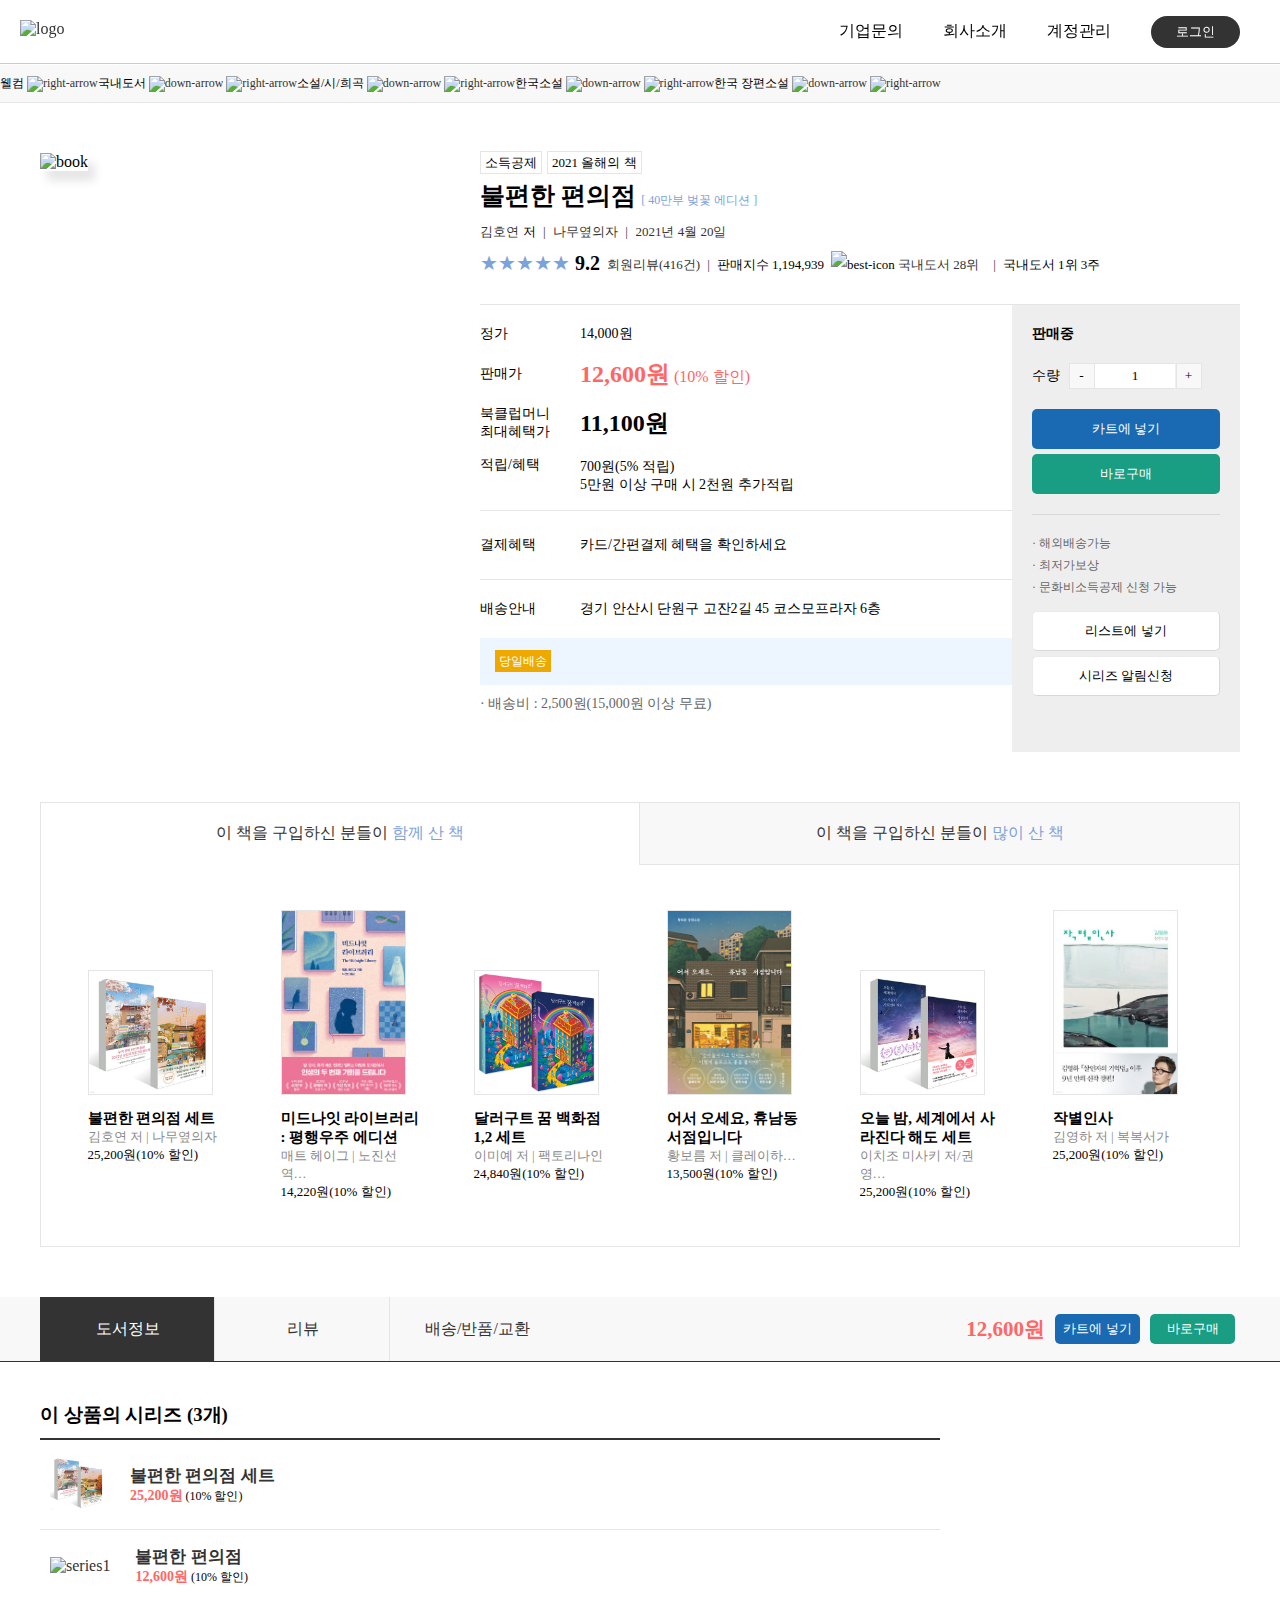
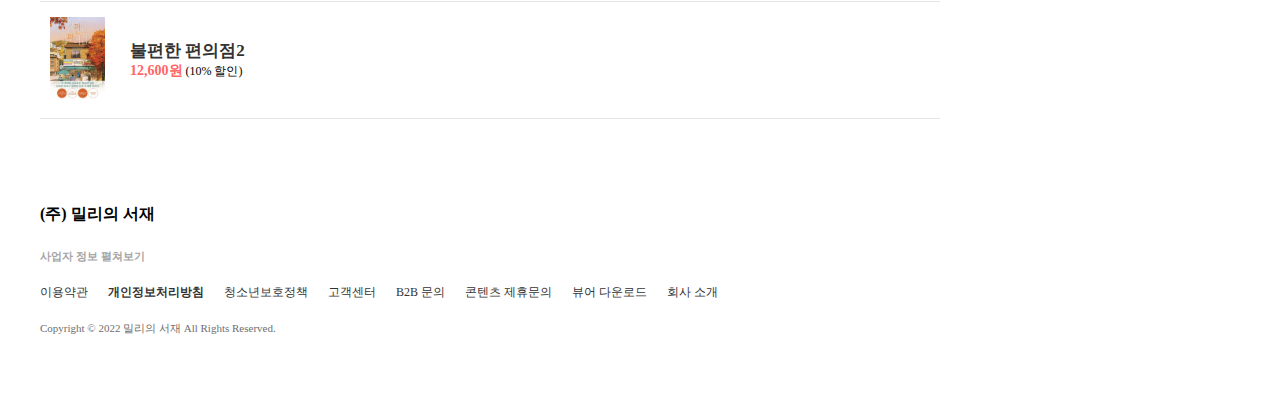
==== sub.html @ 47ca90fa "230217" ====
<!DOCTYPE html>
<html lang="en">

<head>
    <meta charset="UTF-8">
    <meta http-equiv="X-UA-Compatible" content="IE=edge">
    <meta name="viewport" content="width=device-width, initial-scale=1.0">
    <title>불편한 편의점</title>
    <link rel="stylesheet" href="css/sub.css">
    <script src="https://ajax.aspnetcdn.com/ajax/jQuery/jquery-3.6.0.min.js"></script>
    <script src="js/sub.js"></script>
    <!-- fontawesome -->
    <script src="https://kit.fontawesome.com/0c99aebf9b.js" crossorigin="anonymous"></script>
</head>

<body>
    <header>
        <div class="header-box">
            <div class="logo">
                <a href="index.html"><img src="img/logo.png" alt="logo"></a>
            </div>
            <ul class="nav">
                <li>기업문의</li>
                <li>회사소개</li>
                <li>계정관리</li>
                <li><button>로그인</button></li>
            </ul>
        </div>
    </header>
    <div id="All">
        <div id="map">
            <div class="map-wrap">
                <ul>
                    <li>
                        웰컴
                        <a href="#"><img src="img1/right.png" alt="right-arrow"></a>
                    </li>
                    <li>
                        국내도서
                        <a href="#"><img src="img1/down.png" alt="down-arrow"></a>
                        <a href="#"><img src="img1/right.png" alt="right-arrow"></a>
                    </li>
                    <li>
                        소설/시/희곡
                        <a href="#"><img src="img1/down.png" alt="down-arrow"></a>
                        <a href="#"><img src="img1/right.png" alt="right-arrow"></a>
                    </li>
                    <li>
                        한국소설
                        <a href="#"><img src="img1/down.png" alt="down-arrow"></a>
                        <a href="#"><img src="img1/right.png" alt="right-arrow"></a>
                    </li>
                    <li>
                        한국 장편소설
                        <a href="#"><img src="img1/down.png" alt="down-arrow"></a>
                        <a href="#"><img src="img1/right.png" alt="right-arrow"></a>
                    </li>
                </ul>
            </div>
        </div>
        <div id="title">
            <div class="title-wrap">
                <div class="title-one">
                    <img src="img1/book.jpg" alt="book">
                </div>
                <div class="title-two">
                    <div class="title2-1">
                        <ul>
                            <li><span>소득공제</span></li>
                            <li><span>2021 올해의 책</span></li>
                        </ul>
                        <p><b>불편한 편의점</b><span>[ 40만부 벚꽃 에디션 ]</span></p>
                        <ul>
                            <li><a href="#">김호연</a> <span>저</span></li>
                            <li><a href="#"> 나무옆의자</a><span></span></li>
                            <li><a href="#">2021년 4월 20일</a></li>
                        </ul>
                        <ul>
                            <li>
                                <span>★★★★★</span>
                                <b>9.2</b>
                                <!-- <img src="img1/down.png" alt="down-arrow"> -->
                            </li>
                            <li>
                                <a href="#">회원리뷰(<span>416</span>건)</a>
                            </li>
                            <li>
                                <span>판매지수 1,194,939</span>
                            </li>
                            <li>
                                <img src="img1/best-icon.png" alt="best-icon">
                                <a href="#">국내도서 28위</a>
                            </li>
                            <li>국내도서 1위 3주</li>
                        </ul>
                    </div>
                    <div class="title2-2">
                        <div class="sec1">
                            <div class="sec1-1">
                                <table>
                                    <tr>
                                        <th>정가</th>
                                        <td>14,000원</td>
                                    </tr>
                                    <tr>
                                        <th>판매가</th>
                                        <td><b>12,600원</b><span> (10% 할인)</span></td>
                                    </tr>
                                    <tr>
                                        <th>북클럽머니<br>최대혜택가</th>
                                        <td>11,100원</td>
                                        <td></td>
                                    </tr>
                                    <tr>
                                        <th>적립/혜택</th>
                                        <td>700원(5% 적립)<br>
                                            5만원 이상 구매 시 2천원 추가적립</td>
                                    </tr>
                                </table>
                            </div>
                            <div class="sec1-2">
                                <table>
                                    <tr>
                                        <th>결제혜택</th>
                                        <td>카드/간편결제 혜택을 확인하세요</td>
                                    </tr>
                                </table>
                            </div>
                            <div class="sec1-3">
                                <table>
                                    <tr>
                                        <th>배송안내</th>
                                        <td>경기 안산시 단원구 고잔2길 45 코스모프라자 6층</td>
                                    </tr>
                                </table>
                                <div class="sec1-3-1">
                                    <span>당일배송</span>
                                    <span></span>
                                </div>
                                <div class="sec1-3-2">
                                    <p>&#183; 배송비 : 2,500원(15,000원 이상 무료)</p>
                                </div>
                            </div>
                        </div>
                        <div class="sec2">
                            <div class="sec2-1">
                                <p>판매중</p>
                                <div class="count">
                                    <span>수량</span>
                                    <button id="minus">&#45;</button>
                                    <input type="text" value="1" id="result">
                                    <button id="plus">&#43;</button>
                                </div>
                                <button>카트에 넣기</button><br>
                                <button>바로구매</button>
                            </div>
                            <div class="sec2-2">
                                <ul>
                                    <li>&#183; 해외배송가능</li>
                                    <li>&#183; 최저가보상</li>
                                    <li>&#183; 문화비소득공제 신청 가능</li>
                                </ul>
                                <button>리스트에 넣기</button><br>
                                <button>시리즈 알림신청</button>
                            </div>
                        </div>
                    </div>
                </div>
            </div>
        </div>
        <div id="manybuy">
            <div class="manybuy-wrap">
                <div class="manybuy-list">
                    <ul>
                        <li class="mb-click">
                            <a href="#none">이 책을 구입하신 분들이 <span>함께 산 책</span></a>
                        </li>
                        <li>
                            <a href="#none">이 책을 구입하신 분들이 <span>많이 산 책</span></a>
                        </li>
                    </ul>
                </div>
                <div class="with-buy">
                    <ul>
                        <li>
                            <a href="#">
                                <img src="img1/withbuy.jpg" alt="manybuy-book">
                            </a>
                            <div class="with_buy_text">
                                <p>불편한 편의점 세트</p>
                                <p>김호연 저 | 나무옆의자</p>
                                <p><span>25,200원</span>(10% 할인)</p>
                            </div>
                        </li>
                        <li>
                            <a href="#">
                                <img src="img1/withbuy1.jpg" alt="manybuy-book">
                            </a>
                            <div class="with_buy_text">
                                <p>미드나잇 라이브러리 : 평행우주 에디션</p>
                                <p>매트 헤이그 | 노진선 역…</p>
                                <p><span>14,220원</span>(10% 할인)</p>
                            </div>
                        </li>
                        <li>
                            <a href="#">
                                <img src="img1/withbuy2.jpg" alt="manybuy-book">
                            </a>
                            <div class="with_buy_text">
                                <p>달러구트 꿈 백화점 1,2 세트</p>
                                <p>이미예 저 | 팩토리나인</p>
                                <p><span>24,840원</span>(10% 할인)</p>
                            </div>
                        </li>
                        <li>
                            <a href="#">
                                <img src="img1/withbuy3.jpg" alt="manybuy-book">
                            </a>
                            <div class="with_buy_text">
                                <p>어서 오세요, 휴남동 서점입니다</p>
                                <p>황보름 저 | 클레이하…</p>
                                <p><span>13,500원</span>(10% 할인)</p>
                            </div>
                        </li>
                        <li>
                            <a href="#">
                                <img src="img1/withbuy4.jpg" alt="manybuy-book">
                            </a>
                            <div class="with_buy_text">
                                <p>오늘 밤, 세계에서 사라진다 해도 세트</p>
                                <p>이치조 미사키 저/권영…</p>
                                <p><span>25,200원</span>(10% 할인)</p>
                            </div>
                        </li>
                        <li>
                            <a href="#">
                                <img src="img1/withbuy5.jpg" alt="manybuy-book">
                            </a>
                            <div class="with_buy_text">
                                <p>작별인사</p>
                                <p>김영하 저 | 복복서가</p>
                                <p><span>25,200원</span>(10% 할인)</p>
                            </div>
                        </li>
                    </ul>
                    <ul>
                        <li>
                            <a href="#">
                                <img src="img1/manybuy.jpg" alt="manybuy-book">
                            </a>
                            <div class="with_buy_text">
                                <p>불편한 편의점 세트</p>
                                <p>김호연 저 | 나무옆의자</p>
                                <p><span>25,200원</span>(10% 할인)</p>
                            </div>
                        </li>
                        <li>
                            <a href="#">
                                <img src="img1/manybuy1.jpg" alt="manybuy-book">
                            </a>
                            <div class="with_buy_text">
                                <p>아버지의 해방일지</p>
                                <p>정지아 저 | 창비</p>
                                <p><span>13,500원</span>(10% 할인)</p>
                            </div>
                        </li>
                        <li>
                            <a href="#">
                                <img src="img1/manybuy2.jpg" alt="manybuy-book">
                            </a>
                            <div class="with_buy_text">
                                <p>하얼빈</p>
                                <p>김훈 저 | 문학동네</p>
                                <p><span>14,400원</span>(10% 할인)</p>
                            </div>
                        </li>
                        <li>
                            <a href="#">
                                <img src="img1/manybuy3.jpg" alt="manybuy-book">
                            </a>
                            <div class="with_buy_text">
                                <p>만일 내가 인생을 다시 산다면(10만부 기념</p>
                                <p>김혜남 저 | 메이븐</p>
                                <p><span>15,480원</span>(10% 할인)</p>
                            </div>
                        </li>
                        <li>
                            <a href="#">
                                <img src="img1/manybuy4.jpg" alt="manybuy-book">
                            </a>
                            <div class="with_buy_text">
                                <p>파친코 세트</p>
                                <p>이민진 저/신승미 역 | …</p>
                                <p><span>28,440원</span>(10% 할인)</p>
                            </div>
                        </li>
                        <li>
                            <a href="#">
                                <img src="img1/manybuy5.jpg" alt="manybuy-book">
                            </a>
                            <div class="with_buy_text">
                                <p>트렌드 코리아 2023</p>
                                <p>김난도,전미영,최지혜…</p>
                                <p><span>17,100원</span>(10% 할인)</p>
                            </div>
                        </li>
                    </ul>
                </div>
            </div>
        </div>
        <div id="choice-nav">
            <div class="choice-nav-wrap">
                <ul>
                    <li class="cho-nav-bg">
                        <a href="#" class="cho-nav-font">도서정보</a>
                    </li>
                    <li>
                        <a href="#">리뷰</a>
                    </li>
                    <li>
                        <a href="#">배송/반품/교환</a>
                    </li>
                </ul>
                <ul>
                    <li>12,600원</li>
                    <li><button>카트에 넣기</button></li>
                    <li><button>바로구매</button></li>
                </ul>
            </div>
        </div>
        <div id="main">
            <div class="main-wrap">
                <div class="main-left">
                    <div id="series">
                        <h3>이 상품의 시리즈 <span>(3개)</span></h3>
                        <div class="seriesbox">
                            <div class="seriesset">
                                <a href="#">
                                    <img src="img1/withbuy.jpg" alt="seriesset">
                                </a>
                                <div class="series-text">
                                    <a href="#">불편한 편의점 세트</a>
                                    <p><span>25,200원</span> (10% 할인)</p>
                                </div>
                            </div>
                            <div class="series1">
                                <a href="#">
                                    <img src="img1/series1.jpg" alt="series1">
                                </a>
                                <div class="series-text">
                                    <a href="#">불편한 편의점</a>
                                    <p><span>12,600원</span> (10% 할인)</p>
                                </div>
                            </div>
                            <div class="series2">
                                <a href="#">
                                    <img src="img1/series2.jpg" alt="series2">
                                </a>
                                <div class="series-text">
                                    <a href="#">불편한 편의점2</a>
                                    <p><span>12,600원</span> (10% 할인)</p>
                                </div>
                            </div>
                        </div>
                    </div>
                    <div id="bookcard"></div>
                </div>
                <div class="main-right"></div>
            </div>
        </div>
       
    </div>
    <footer>
        <div class="footer-wrap">
            <div class="first-footer">
                <h4>(주) 밀리의 서재</h4>
                <ul class="sns">
                    <li class="youtube">
                        <a href="https://www.youtube.com/channel/UC6bk8AaEXA1hBnGXcLyj1QQ" target="_blank"></a>
                    </li>
                    <li class="instagram">
                        <a href="https://www.instagram.com/millie_bookclub" target="_blank"></a>
                    </li>
                    <li class="facebook">
                        <a href="https://www.facebook.com/millie.co.kr/" target="_blank"></a>
                    </li>
                    <li class="kakao">
                        <a href="https://pf.kakao.com/_MhGhC"></a>
                    </li>
                    <li class="naver">
                        <a href="https://post.naver.com/millietown" target="_blank"></a>
                    </li>
                </ul>
            </div>
            <div class="sec-footer">
                <div class="imformation">
                    <p><b>사업자 정보 펼쳐보기</b></p>
                    <i class="fa-solid fa-angle-up openbtn1"></i>
                </div>
                <div class="imfor-list list1">
                    <ul>
                        <li>대표이사 : 서영택</li>
                        <li>사업자등록번호 : 423-88-00370</li>
                        <li>호스팅 제공자 : (주)밀리의 서재</li>
                    </ul>
                    <ul>
                        <li>통신판매업 신고번호 : 2016-서울마포-2012호</li>
                        <li>주소 : 서울특별시 마포구 양화로 45, 16층(메세나폴리스 세아타워)</li>
                    </ul>
                </div>
                <div class="imfor-list list2">
                    <ul>
                        <li>고객정보보호 책임자 : 김태형(beiron@millie.town)</li>
                        <li>마케팅 제휴 문의 : business@millie.town</li>
                    </ul>
                </div>
            </div>
            <div class="third-footer">
                <ul>
                    <li>
                        <a href="#">이용약관<i class="fa-solid fa-chevron-right openbtn-right"></i></a>
                    </li>
                    <li>
                        <a href="#"><b>개인정보처리방침<i class="fa-solid fa-chevron-right openbtn-right"></i></b></a>
                    </li>
                    <li>
                        <a href="#">청소년보호정책<i class="fa-solid fa-chevron-right openbtn-right"></i></a>
                    </li>
                    <li>
                        <a href="#">고객센터<i class="fa-solid fa-chevron-right openbtn-right"></i></a>
                    </li>
                    <li>
                        <a href="#">B2B 문의<i class="fa-solid fa-chevron-right openbtn-right"></i></a>
                    </li>
                    <li>
                        <a href="#">콘텐츠 제휴문의<i class="fa-solid fa-chevron-right openbtn-right"></i></a>
                    </li>
                    <li>
                        <a href="#">뷰어 다운로드<i class="fa-solid fa-chevron-right openbtn-right"></i></a>
                    </li>
                    <li>
                        <a href="#">회사 소개<i class="fa-solid fa-chevron-right openbtn-right"></i></a>
                    </li>
                </ul>
                <p>Copyright © 2022 밀리의 서재 All Rights Reserved.</p>
            </div>
        </div>
    </footer>

</body>

</html>
---- css/sub.css ----
* {
  margin: 0;
  padding: 0;
  box-sizing: border-box;
  font-family: "SpoqaHanSansNeo-Regular";
}

ul, ol, li {
  list-style: none;
}

a {
  text-decoration: none;
  color: #333;
}

h1, h2, h3, h4, h5, h6 {
  font-family: "LINESeedKR-Bd";
  font-weight: 700;
}

h2 {
  font-size: 48px;
  padding: 70px 0 30px 0;
}

@font-face {
  font-family: "LINESeedKR-Bd";
  src: url("https://cdn.jsdelivr.net/gh/projectnoonnu/noonfonts_11-01@1.0/LINESeedKR-Bd.woff2") format("woff2");
  font-weight: 400;
  font-style: normal;
}
@font-face {
  font-family: "SpoqaHanSansNeo-Regular";
  src: url("https://cdn.jsdelivr.net/gh/projectnoonnu/noonfonts_2108@1.1/SpoqaHanSansNeo-Regular.woff") format("woff");
  font-weight: normal;
  font-style: normal;
}
header {
  width: 100%;
  position: fixed;
  background-color: rgba(255, 255, 255, 0.8);
  z-index: 30;
}
header .header-box {
  height: 64px;
  padding: 0 20px;
  display: flex;
  justify-content: space-between;
  border-bottom: 1px solid #ccc;
}
header .header-box .logo {
  margin: 20px 0;
}
header .header-box .logo img {
  max-width: 56px;
}
header .header-box .nav {
  display: flex;
  align-items: center;
}
header .header-box .nav li {
  padding: 20px;
  font-size: 16px;
  cursor: pointer;
}
header .header-box .nav li button {
  padding: 7px 25px;
  border: none;
  background-color: #333;
  color: #fff;
  border-radius: 40px;
  font-size: 13px;
  cursor: pointer;
}

footer {
  width: 100%;
}
footer .footer-wrap {
  width: 1440px;
  margin: 0 auto;
  padding: 40px;
}
footer .footer-wrap .first-footer {
  margin-bottom: 20px;
  display: flex;
  justify-content: space-between;
}
footer .footer-wrap .first-footer h4 {
  line-height: 30px;
}
footer .footer-wrap .first-footer .sns {
  display: flex;
  justify-content: space-between;
}
footer .footer-wrap .first-footer .sns li a {
  margin: 0 5px;
}
footer .footer-wrap .first-footer .sns .youtube a {
  width: 24px;
  height: 24px;
  display: block;
  background: url("../img/youtube.png") 50% 50%/contain no-repeat;
}
footer .footer-wrap .first-footer .sns .instagram a {
  width: 24px;
  height: 24px;
  background: url("../img/insta.png") 50% 50%/contain no-repeat;
  display: block;
}
footer .footer-wrap .first-footer .sns .facebook a {
  width: 24px;
  height: 24px;
  background: url("../img/facebook.png") 50% 50%/contain no-repeat;
  display: block;
}
footer .footer-wrap .first-footer .sns .kakao a {
  width: 24px;
  height: 24px;
  background: url("../img/kakao.png") 50% 50%/contain no-repeat;
  display: block;
}
footer .footer-wrap .first-footer .sns .naver a {
  width: 24px;
  height: 24px;
  background: url("../img/naver.png") 50% 50%/contain no-repeat;
  display: block;
}
footer .footer-wrap .sec-footer .imformation {
  margin-bottom: 20px;
  display: flex;
}
footer .footer-wrap .sec-footer .imformation p {
  color: #a5a5a5;
  font-size: 11px;
  margin-right: 5px;
  cursor: pointer;
}
footer .footer-wrap .sec-footer .imformation .openbtn1 {
  height: 15px;
  font-weight: bold;
  color: #a5a5a5;
  font-size: 11px;
  line-height: 16px;
  cursor: pointer;
}
footer .footer-wrap .sec-footer .imformation .openbtn-rotate {
  transform: rotate(180deg);
}
footer .footer-wrap .sec-footer .imfor-list {
  display: none;
}
footer .footer-wrap .sec-footer .imfor-list ul {
  display: flex;
}
footer .footer-wrap .sec-footer .imfor-list ul li {
  margin-right: 20px;
  color: #a5a5a5;
  font-size: 11px;
}
footer .footer-wrap .sec-footer .list1 {
  margin-bottom: 20px;
}
footer .footer-wrap .sec-footer .list2 {
  margin-bottom: 30px;
}
footer .footer-wrap .third-footer {
  margin-bottom: 20px;
}
footer .footer-wrap .third-footer ul {
  display: flex;
  margin-bottom: 20px;
}
footer .footer-wrap .third-footer ul li {
  margin-right: 20px;
  font-size: 12px;
  color: #6f6f6f;
}
footer .footer-wrap .third-footer p {
  font-size: 11px;
  color: #6f6f6f;
}

#All {
  padding-top: 65px;
}

#map {
  width: 100%;
  background-color: #f8f8f8;
  border-bottom: 1px solid #e5e5e5;
}
#map .map-wrap {
  width: 1400px;
  margin: 0 auto;
  padding: 10px 0;
}
#map .map-wrap ul {
  display: flex;
}
#map .map-wrap ul li {
  font-size: 12px;
}
#map .map-wrap ul li a img {
  width: 20px;
  height: 20px;
  margin-bottom: -4px;
}

#title {
  width: 100%;
  padding: 50px 0;
}
#title .title-wrap {
  width: 1200px;
  margin: 0 auto;
  display: flex;
  justify-content: space-between;
}
#title .title-wrap .title-one img {
  width: 400px;
  height: 600px;
  box-shadow: 7px 10px 10px rgba(0, 0, 0, 0.1);
}
#title .title-wrap .title-two ul {
  display: flex;
}
#title .title-wrap .title-two .title2-1 {
  width: 760px;
  padding-bottom: 25px;
  border-bottom: 1px solid #e5e5e5;
}
#title .title-wrap .title-two .title2-1 ul:nth-of-type(1) {
  margin-bottom: 7px;
}
#title .title-wrap .title-two .title2-1 ul:nth-of-type(1) li span {
  padding: 3px 4px;
  font-size: 13px;
  border: 1px solid #e5e5e5;
  background-color: #fff;
  margin-right: 5px;
}
#title .title-wrap .title-two .title2-1 p {
  margin-bottom: 10px;
}
#title .title-wrap .title-two .title2-1 p b {
  font-size: 25px;
}
#title .title-wrap .title-two .title2-1 p span {
  padding: 0 5px;
  font-size: 12px;
  color: #7da2da;
}
#title .title-wrap .title-two .title2-1 ul:nth-of-type(2) {
  margin-bottom: 10px;
}
#title .title-wrap .title-two .title2-1 ul:nth-of-type(2) li {
  padding-right: 7px;
}
#title .title-wrap .title-two .title2-1 ul:nth-of-type(2) li a {
  font-size: 13px;
}
#title .title-wrap .title-two .title2-1 ul:nth-of-type(2) li span {
  font-size: 13px;
}
#title .title-wrap .title-two .title2-1 ul:nth-of-type(2) li span:after {
  content: "|";
  color: #333;
  margin-left: 7px;
  display: inline-block;
  width: 3.24px;
  height: 17.14px;
}
#title .title-wrap .title-two .title2-1 ul:nth-of-type(2) li:nth-of-type(2) span:after {
  content: "|";
  color: #333;
  margin-left: 7px;
  display: inline-block;
  width: 3.24px;
  height: 17.14px;
}
#title .title-wrap .title-two .title2-1 ul:nth-of-type(3) li:nth-of-type(1) {
  font-size: 20px;
  margin-right: 7px;
}
#title .title-wrap .title-two .title2-1 ul:nth-of-type(3) li:nth-of-type(1) span {
  color: #7da2da;
}
#title .title-wrap .title-two .title2-1 ul:nth-of-type(3) li:nth-child(2) {
  font-size: 13px;
  line-height: 28px;
}
#title .title-wrap .title-two .title2-1 ul:nth-of-type(3) li:nth-child(3) {
  font-size: 13px;
  margin-right: 7px;
  line-height: 28px;
}
#title .title-wrap .title-two .title2-1 ul:nth-of-type(3) li:nth-child(3) span:before {
  content: "|";
  color: #333;
  margin-left: 7px;
  margin-right: 7px;
  display: inline-block;
}
#title .title-wrap .title-two .title2-1 ul:nth-of-type(3) li:nth-of-type(4) {
  margin-right: 7px;
  font-size: 13px;
  line-height: 28px;
}
#title .title-wrap .title-two .title2-1 ul:nth-of-type(3) li:nth-of-type(4) img {
  width: 48px;
  height: 18px;
  margin-bottom: -4px;
}
#title .title-wrap .title-two .title2-1 ul:nth-of-type(3) li:nth-of-type(5) {
  font-size: 13px;
  line-height: 28px;
}
#title .title-wrap .title-two .title2-1 ul:nth-of-type(3) li:nth-of-type(5):before {
  content: "|";
  color: #333;
  margin-left: 7px;
  margin-right: 7px;
  display: inline-block;
}
#title .title-wrap .title-two .title2-2 {
  display: flex;
  font-size: 14px;
}
#title .title-wrap .title-two .title2-2 .sec1 {
  width: 70%;
  padding: 20px 0;
}
#title .title-wrap .title-two .title2-2 .sec1 .sec1-1 {
  font-size: 14px;
  border-bottom: 1px solid #e5e5e5;
}
#title .title-wrap .title-two .title2-2 .sec1 .sec1-1 table {
  border-collapse: collapse;
}
#title .title-wrap .title-two .title2-2 .sec1 .sec1-1 table th {
  width: 100px;
  text-align: left;
  padding-bottom: 15px;
  font-weight: normal;
}
#title .title-wrap .title-two .title2-2 .sec1 .sec1-1 table td {
  padding-bottom: 15px;
}
#title .title-wrap .title-two .title2-2 .sec1 .sec1-1 table tr:nth-of-type(1) th {
  font-weight: normal;
}
#title .title-wrap .title-two .title2-2 .sec1 .sec1-1 table tr:nth-of-type(2) td {
  font-size: 24px;
  color: #ff6666;
}
#title .title-wrap .title-two .title2-2 .sec1 .sec1-1 table tr:nth-of-type(2) td span {
  font-size: 16px;
}
#title .title-wrap .title-two .title2-2 .sec1 .sec1-1 table tr:nth-of-type(3) td {
  font-size: 24px;
  font-weight: bold;
}
#title .title-wrap .title-two .title2-2 .sec1 .sec1-1 table tr:nth-of-type(4) th {
  padding-bottom: 36px;
  font-weight: normal;
}
#title .title-wrap .title-two .title2-2 .sec1 .sec1-2 {
  border-bottom: 1px solid #e5e5e5;
}
#title .title-wrap .title-two .title2-2 .sec1 .sec1-2 table {
  border-collapse: collapse;
}
#title .title-wrap .title-two .title2-2 .sec1 .sec1-2 table th {
  width: 100px;
  text-align: left;
  padding-top: 15px 0;
  font-weight: normal;
}
#title .title-wrap .title-two .title2-2 .sec1 .sec1-2 table td {
  padding: 25px 0;
}
#title .title-wrap .title-two .title2-2 .sec1 .sec1-3 table {
  border-collapse: collapse;
}
#title .title-wrap .title-two .title2-2 .sec1 .sec1-3 table th {
  width: 100px;
  text-align: left;
  padding-top: 15px 0;
  font-weight: normal;
}
#title .title-wrap .title-two .title2-2 .sec1 .sec1-3 table td {
  padding: 20px 0;
}
#title .title-wrap .title-two .title2-2 .sec1 .sec1-3 .sec1-3-1 {
  background-color: #edf5fe;
  padding: 15px;
}
#title .title-wrap .title-two .title2-2 .sec1 .sec1-3 .sec1-3-1 span:first-child {
  margin-right: 7px;
  padding: 4px;
  font-size: 12px;
  background-color: #eea900;
  color: #fff;
}
#title .title-wrap .title-two .title2-2 .sec1 .sec1-3 .sec1-3-1 span:nth-child(2) {
  font-size: 14px;
}
#title .title-wrap .title-two .title2-2 .sec1 .sec1-3 .sec1-3-2 {
  margin-top: 10px;
  color: #666;
}
#title .title-wrap .title-two .title2-2 .sec2 {
  width: 30%;
  height: 447px;
  padding: 20px;
  background-color: #eeeeee;
}
#title .title-wrap .title-two .title2-2 .sec2 .sec2-1 {
  border-bottom: 1px solid #d8d8d8;
}
#title .title-wrap .title-two .title2-2 .sec2 .sec2-1 p {
  font-weight: bold;
  margin-bottom: 20px;
}
#title .title-wrap .title-two .title2-2 .sec2 .sec2-1 .count {
  margin-bottom: 20px;
}
#title .title-wrap .title-two .title2-2 .sec2 .sec2-1 .count span {
  margin-right: 5px;
}
#title .title-wrap .title-two .title2-2 .sec2 .sec2-1 .count button {
  width: 26px;
  height: 26px;
  background-color: #f8f8f8;
  border: 1px solid #e5e5e5;
}
#title .title-wrap .title-two .title2-2 .sec2 .sec2-1 .count #result {
  width: 80px;
  height: 26px;
  margin: 0 -3px;
  border-top: 1px solid #e5e5e5;
  border-bottom: 1px solid #e5e5e5;
  border-left: none;
  border-right: none;
  text-align: center;
}
#title .title-wrap .title-two .title2-2 .sec2 .sec2-1 > button:nth-of-type(1) {
  width: 100%;
  height: 40px;
  margin-bottom: 5px;
  border: none;
  border-radius: 5px;
  background-color: #196ab3;
  color: #fff;
  cursor: pointer;
}
#title .title-wrap .title-two .title2-2 .sec2 .sec2-1 > button:nth-of-type(2) {
  width: 100%;
  height: 40px;
  border: none;
  border-radius: 5px;
  margin-bottom: 20px;
  background-color: #199d83;
  color: #fff;
  cursor: pointer;
}
#title .title-wrap .title-two .title2-2 .sec2 .sec2-2 > ul {
  display: flex;
  flex-direction: column;
  margin: 15px 0;
}
#title .title-wrap .title-two .title2-2 .sec2 .sec2-2 > ul li {
  padding-top: 5px;
  font-size: 12px;
  color: #666;
}
#title .title-wrap .title-two .title2-2 .sec2 .sec2-2 button {
  width: 100%;
  height: 40px;
  border: none;
  border-radius: 5px;
  background-color: #fff;
  border: solid 1px #ebebeb;
  border-bottom-color: #d8d8d8;
  border-right-color: #d8d8d8;
  cursor: pointer;
}
#title .title-wrap .title-two .title2-2 .sec2 .sec2-2 button:nth-of-type(1) {
  margin-bottom: 5px;
}

#manybuy {
  width: 100%;
  margin-bottom: 50px;
}
#manybuy .manybuy-wrap {
  width: 1200px;
  margin: 0 auto;
  border: 1px solid #e5e5e5;
}
#manybuy .manybuy-wrap .manybuy-list ul {
  display: flex;
  justify-content: space-between;
}
#manybuy .manybuy-wrap .manybuy-list ul li {
  width: 599px;
  background-color: #f8f8f8;
  padding: 20px 0;
  text-align: center;
  border-bottom: 1px solid #e5e5e5;
}
#manybuy .manybuy-wrap .manybuy-list ul li:nth-of-type(1) {
  border-right: 1px solid #e5e5e5;
}
#manybuy .manybuy-wrap .manybuy-list ul li span {
  color: #7da2da;
}
#manybuy .manybuy-wrap .manybuy-list ul .mb-click {
  background-color: #fff;
  border-bottom: none;
}
#manybuy .manybuy-wrap .with-buy ul:nth-of-type(1) {
  padding: 45px 20px;
  display: flex;
  justify-content: space-around;
}
#manybuy .manybuy-wrap .with-buy ul:nth-of-type(1) li {
  width: 140px;
  text-align: center;
  display: flex;
  flex-direction: column;
  align-items: flex-start;
}
#manybuy .manybuy-wrap .with-buy ul:nth-of-type(1) li:nth-child(odd) a img {
  width: 125px;
  height: 125px;
  margin: 60px 0 10px 0;
  border: 1px solid #e5e5e5;
}
#manybuy .manybuy-wrap .with-buy ul:nth-of-type(1) li:nth-child(even) a img {
  width: 125px;
  height: 185px;
  margin-bottom: 10px;
  border: 1px solid #e5e5e5;
}
#manybuy .manybuy-wrap .with-buy ul:nth-of-type(1) li .with_buy_text {
  width: 140px;
}
#manybuy .manybuy-wrap .with-buy ul:nth-of-type(1) li .with_buy_text p {
  text-align: left;
}
#manybuy .manybuy-wrap .with-buy ul:nth-of-type(1) li .with_buy_text p:nth-of-type(1) {
  font-weight: bold;
  font-size: 15px;
}
#manybuy .manybuy-wrap .with-buy ul:nth-of-type(1) li .with_buy_text p:nth-of-type(2) {
  font-size: 13px;
  color: #888;
}
#manybuy .manybuy-wrap .with-buy ul:nth-of-type(1) li .with_buy_text p:nth-of-type(3) {
  font-size: 13px;
}
#manybuy .manybuy-wrap .with-buy ul:nth-of-type(2) {
  display: none;
  padding: 45px 20px;
  justify-content: space-around;
}
#manybuy .manybuy-wrap .with-buy ul:nth-of-type(2) li {
  width: 140px;
  text-align: center;
  display: flex;
  flex-direction: column;
  align-items: flex-start;
}
#manybuy .manybuy-wrap .with-buy ul:nth-of-type(2) li:nth-of-type(1) a img {
  width: 125px;
  height: 125px;
  margin: 60px 0 10px 0;
  border: 1px solid #e5e5e5;
}
#manybuy .manybuy-wrap .with-buy ul:nth-of-type(2) li:nth-of-type(3) a img {
  width: 125px;
  height: 185px;
  margin-bottom: 10px;
  border: 1px solid #e5e5e5;
}
#manybuy .manybuy-wrap .with-buy ul:nth-of-type(2) li:nth-of-type(5) a img {
  width: 125px;
  height: 140px;
  margin: 45px 0 10px 0;
  border: 1px solid #e5e5e5;
}
#manybuy .manybuy-wrap .with-buy ul:nth-of-type(2) li:nth-child(even) a img {
  width: 125px;
  height: 185px;
  margin-bottom: 10px;
  border: 1px solid #e5e5e5;
}
#manybuy .manybuy-wrap .with-buy ul:nth-of-type(2) li .with_buy_text {
  width: 140px;
}
#manybuy .manybuy-wrap .with-buy ul:nth-of-type(2) li .with_buy_text p {
  text-align: left;
}
#manybuy .manybuy-wrap .with-buy ul:nth-of-type(2) li .with_buy_text p:nth-of-type(1) {
  font-weight: bold;
  font-size: 15px;
}
#manybuy .manybuy-wrap .with-buy ul:nth-of-type(2) li .with_buy_text p:nth-of-type(2) {
  font-size: 13px;
  color: #888;
}
#manybuy .manybuy-wrap .with-buy ul:nth-of-type(2) li .with_buy_text p:nth-of-type(3) {
  font-size: 13px;
}

#choice-nav {
  width: 100%;
  background-color: #f8f8f8;
  border-bottom: 1px solid #333;
}
#choice-nav .choice-nav-wrap {
  width: 1200px;
  margin: 0 auto;
  display: flex;
  justify-content: space-between;
}
#choice-nav .choice-nav-wrap ul {
  display: flex;
  align-items: center;
}
#choice-nav .choice-nav-wrap ul:first-child li {
  width: 175px;
  height: 64px;
  text-align: center;
  cursor: pointer;
}
#choice-nav .choice-nav-wrap ul:first-child li:nth-of-type(1) {
  border-right: 1px solid #e5e5e5;
}
#choice-nav .choice-nav-wrap ul:first-child li:nth-of-type(2) {
  border-right: 1px solid #e5e5e5;
}
#choice-nav .choice-nav-wrap ul:first-child li a {
  width: 175px;
  height: 64px;
  display: inline-block;
  line-height: 64px;
}
#choice-nav .choice-nav-wrap ul:last-child li {
  padding: 17px 5px;
}
#choice-nav .choice-nav-wrap ul:last-child li:first-child {
  color: #ff6666;
  font-weight: bold;
  font-size: 21px;
}
#choice-nav .choice-nav-wrap ul:last-child li:nth-child(2) button {
  width: 85px;
  height: 30px;
  border: none;
  border-radius: 5px;
  background-color: #196ab3;
  color: #fff;
  cursor: pointer;
}
#choice-nav .choice-nav-wrap ul:last-child li:last-child button {
  width: 85px;
  height: 30px;
  border: none;
  border-radius: 5px;
  background-color: #199d83;
  color: #fff;
  cursor: pointer;
}
#choice-nav .choice-nav-wrap ul .cho-nav-bg {
  background-color: #333;
}
#choice-nav .choice-nav-wrap ul .cho-nav-font {
  color: #fff;
}

#main {
  width: 100%;
}
#main .main-wrap {
  width: 1200px;
  margin: 0 auto;
}
#main .main-wrap .main-left {
  width: 75%;
}
#main .main-wrap .main-left #series {
  width: 100%;
  margin: 40px auto;
}
#main .main-wrap .main-left #series h3 {
  padding-bottom: 10px;
  border-bottom: 2px solid #333;
}
#main .main-wrap .main-left #series > div > div {
  padding: 15px 10px;
  border-bottom: 1px solid #e5e5e5;
  display: flex;
  align-items: center;
}
#main .main-wrap .main-left #series > div > div > a {
  margin-right: 25px;
}
#main .main-wrap .main-left #series > div > div > a img {
  width: 55px;
}
#main .main-wrap .main-left #series > div > div .series-text a {
  font-size: 17px;
  font-weight: bold;
}
#main .main-wrap .main-left #series > div > div .series-text p {
  font-size: 12px;
}
#main .main-wrap .main-left #series > div > div .series-text p span {
  font-size: 14px;
  font-weight: bold;
  color: #ff6666;
}
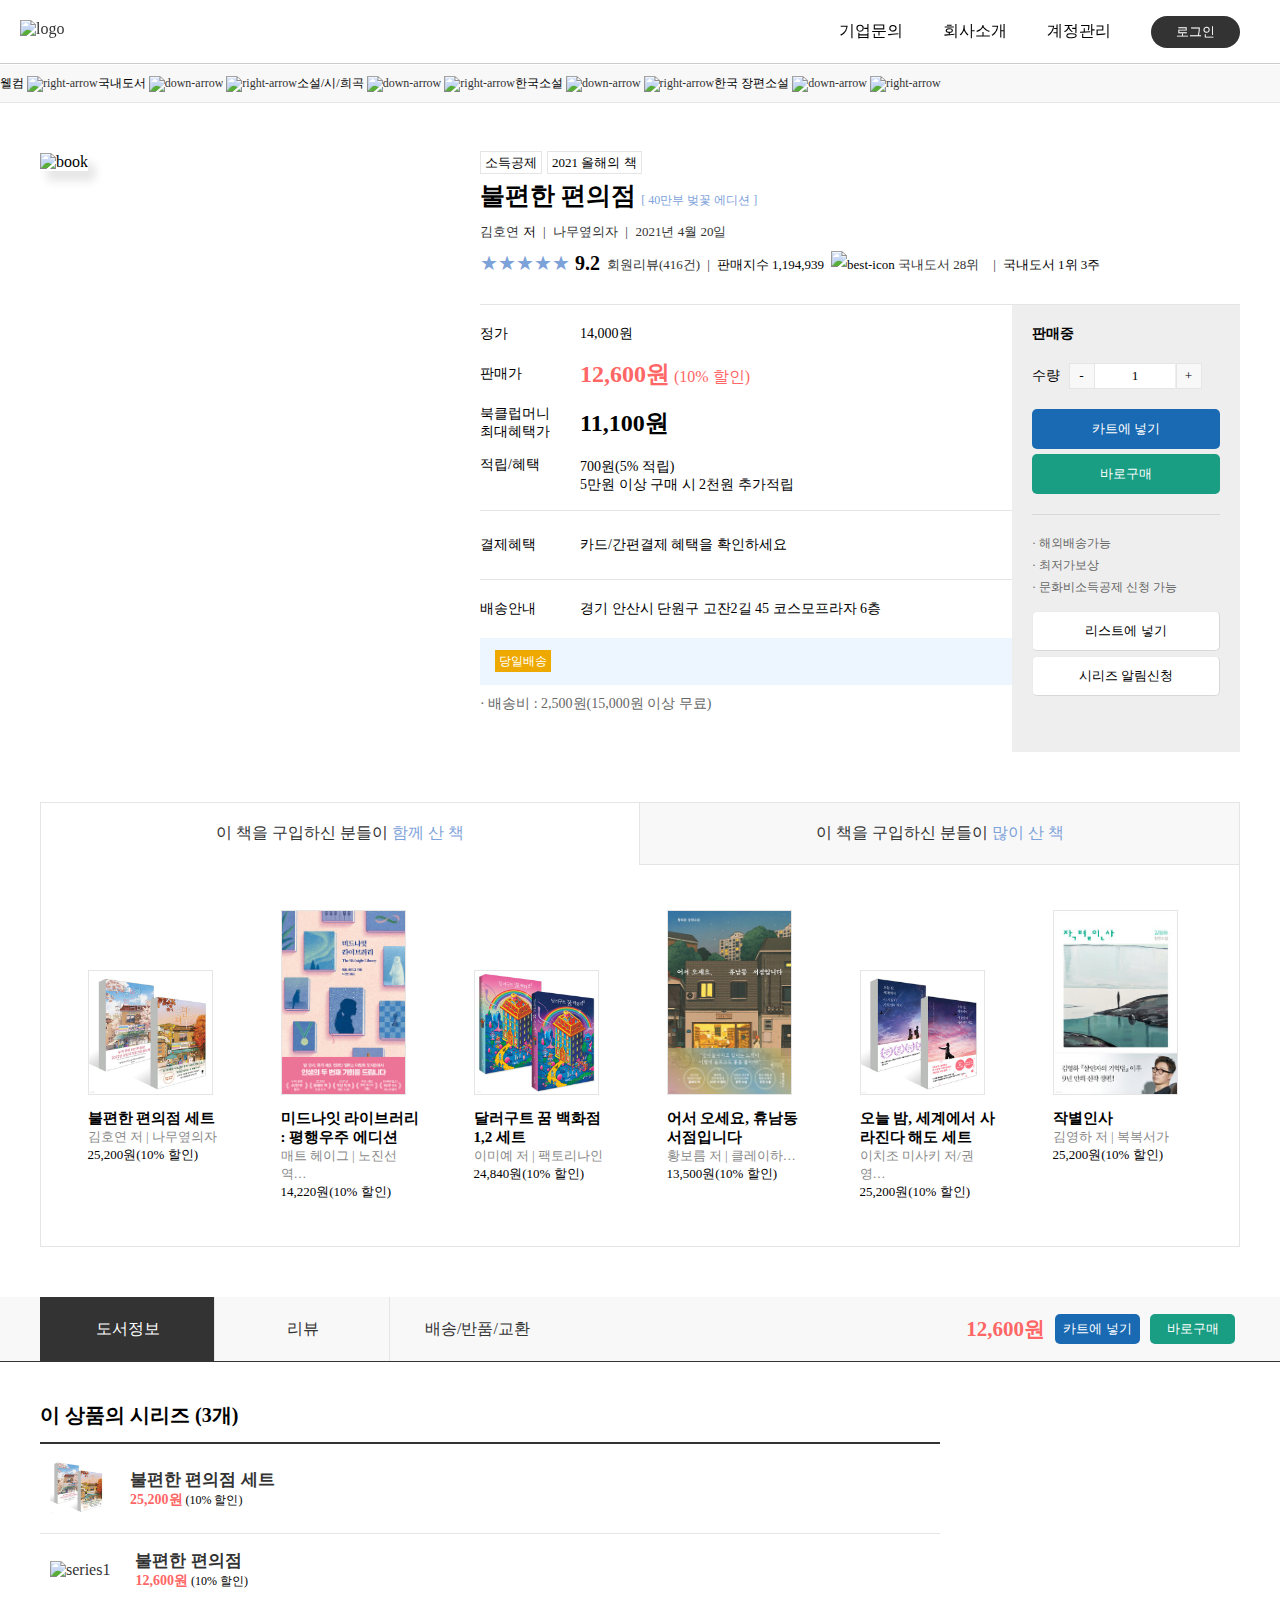
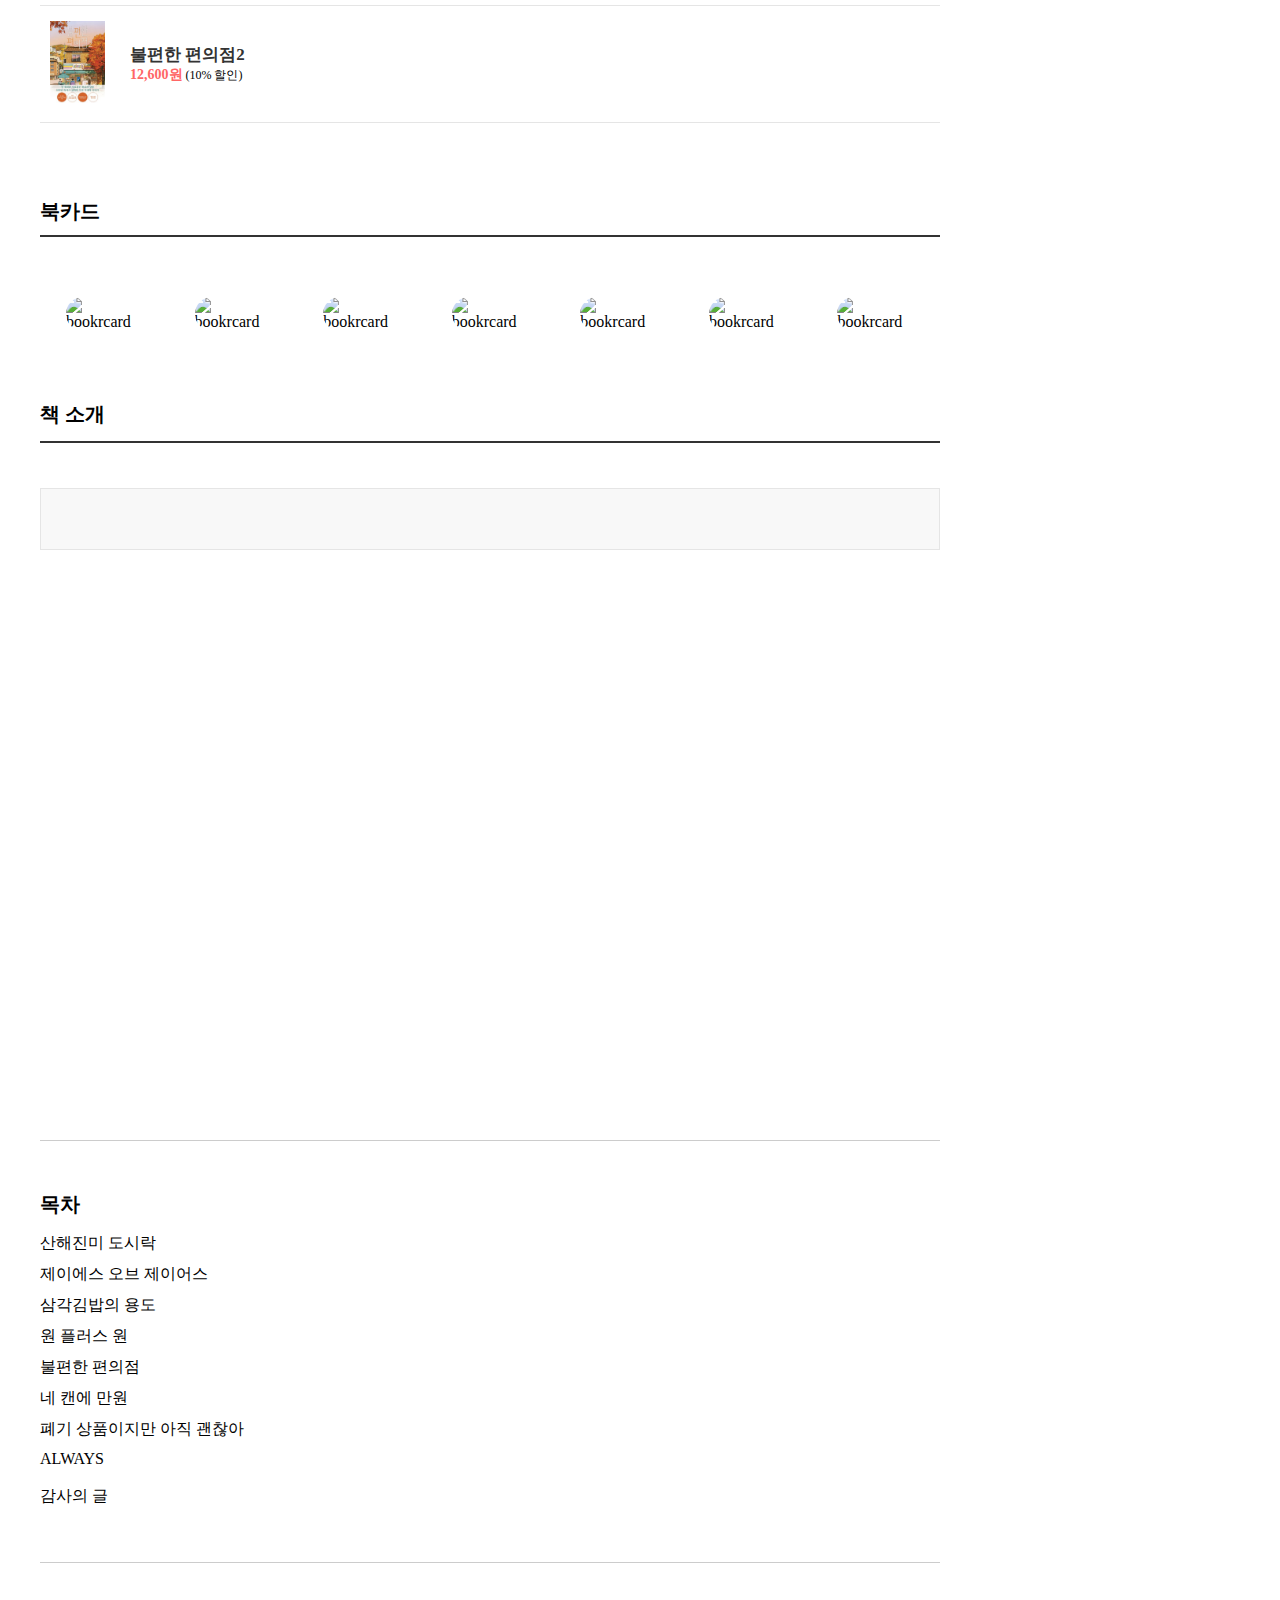
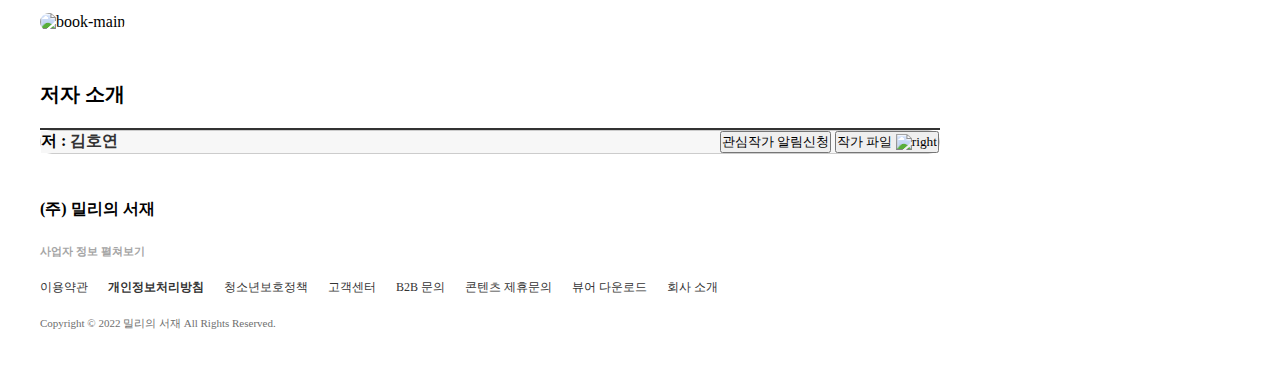
==== commit 5e3e71e1: "230220" ====
--- a/sub.html
+++ b/sub.html
@@ -6,11 +6,13 @@
     <meta http-equiv="X-UA-Compatible" content="IE=edge">
     <meta name="viewport" content="width=device-width, initial-scale=1.0">
     <title>불편한 편의점</title>
+    <link rel="stylesheet" href="css/common.css">
     <link rel="stylesheet" href="css/sub.css">
     <script src="https://ajax.aspnetcdn.com/ajax/jQuery/jquery-3.6.0.min.js"></script>
     <script src="js/sub.js"></script>
     <!-- fontawesome -->
     <script src="https://kit.fontawesome.com/0c99aebf9b.js" crossorigin="anonymous"></script>
+    
 </head>
 
 <body>
@@ -363,7 +365,72 @@
                             </div>
                         </div>
                     </div>
-                    <div id="bookcard"></div>
+                    <div id="bookcard">
+                        <h3>북카드</h3>
+                        <div class="bookcard-wrap">
+                            <i class="fa-solid fa-chevron-left prev bookcard-arrow"></i>
+                            <i class="fa-solid fa-chevron-right next bookcard-arrow"></i>
+                            <ul class="bookcard-list">
+                                <li>
+                                    <img src="img1/bookcard.jpg" alt="bookrcard">
+                                </li>
+                                <li>
+                                    <img src="img1/bookcard1.jpg" alt="bookrcard">
+                                </li>
+                                <li>
+                                    <img src="img1/bookcard2.jpg" alt="bookrcard">
+                                </li>
+                                <li>
+                                    <img src="img1/bookcard3.jpg" alt="bookrcard">
+                                </li>
+                                <li>
+                                    <img src="img1/bookcard4.jpg" alt="bookrcard">
+                                </li>
+                                <li>
+                                    <img src="img1/bookcard5.jpg" alt="bookrcard">
+                                </li>
+                                <li>
+                                    <img src="img1/bookcard6.jpg" alt="bookrcard">
+                                </li>
+                            </ul>
+                        </div>
+                    </div>
+                    <div id="introduce">
+                        <h3>책 소개</h3>
+                        <div class="book-intro"></div>
+                        <div class="book-intro1"></div>
+                        <iframe src="https://www.youtube.com/embed/fTf-KrprLW4" frameborder="0" autoplay; clipboard-write; encrypted-media; gyroscope; picture-in-picture; web-share></iframe>
+                    </div>
+                    <div id="chapter">
+                        <h3>목차</h3>
+                        <ul>
+                            <li>산해진미 도시락</li>
+                            <li>제이에스 오브 제이어스</li>
+                            <li>삼각김밥의 용도</li>
+                            <li>원 플러스 원</li>
+                            <li>불편한 편의점</li>
+                            <li>네 캔에 만원</li>
+                            <li>폐기 상품이지만 아직 괜찮아</li>
+                            <li>ALWAYS</li>
+                            <li>감사의 글</li>
+                        </ul>
+                    </div>
+                    <div id="detail-img">
+                        <img src="img1/book-main.jpg" alt="book-main">
+                    </div>
+                    <div id="authors">
+                        <h3>저자 소개</h3>
+                        <div class="authors-box">
+                            <div class="authors-header">
+                                <h4>저 : <a href="#none">김호연</a></h4>
+                                <div>
+                                    <button>관심작가 알림신청</button>
+                                    <button>작가 파일 <img src="img1/right.png" alt="right"></button>
+                                </div>
+                            </div>
+                            <div class="authors-main"></div>
+                        </div>
+                    </div>
                 </div>
                 <div class="main-right"></div>
             </div>
--- a/css/common.css
+++ b/css/common.css
@@ -0,0 +1,171 @@
+*{
+  margin:0;
+  padding:0;
+  box-sizing: border-box;
+}
+
+ul, ol, li {
+  list-style: none;
+}
+
+a {
+  text-decoration: none;
+  color: #333;
+}
+
+h1, h2, h3, h4, h5, h6 {
+  font-family: "LINESeedKR-Bd";
+  font-weight: 700;
+}
+
+@font-face {
+  font-family: "LINESeedKR-Bd";
+  src: url("https://cdn.jsdelivr.net/gh/projectnoonnu/noonfonts_11-01@1.0/LINESeedKR-Bd.woff2") format("woff2");
+  font-weight: 400;
+  font-style: normal;
+}
+header {
+  width: 100%;
+  position: fixed;
+  background-color: rgba(255, 255, 255, 0.8);
+  z-index: 30;
+}
+header .header-box {
+  height: 64px;
+  padding: 0 20px;
+  display: flex;
+  justify-content: space-between;
+  border-bottom: 1px solid #ccc;
+}
+header .header-box .logo {
+  margin: 20px 0;
+}
+header .header-box .logo img {
+  max-width: 56px;
+}
+header .header-box .nav {
+  display: flex;
+  align-items: center;
+}
+header .header-box .nav li {
+  padding: 20px;
+  font-size: 16px;
+  cursor: pointer;
+}
+header .header-box .nav li button {
+  padding: 7px 25px;
+  border: none;
+  background-color: #333;
+  color: #fff;
+  border-radius: 40px;
+  font-size: 13px;
+  cursor: pointer;
+}
+
+footer {
+  width: 100%;
+}
+footer .footer-wrap {
+  width: 1400px;
+  margin: 0 auto;
+  padding: 40px;
+}
+footer .footer-wrap .first-footer {
+  margin-bottom: 20px;
+  display: flex;
+  justify-content: space-between;
+}
+footer .footer-wrap .first-footer h4 {
+  line-height: 30px;
+}
+footer .footer-wrap .first-footer .sns {
+  display: flex;
+  justify-content: space-between;
+}
+footer .footer-wrap .first-footer .sns li a {
+  margin: 0 5px;
+}
+footer .footer-wrap .first-footer .sns .youtube a {
+  width: 24px;
+  height: 24px;
+  display: block;
+  background: url("../img/youtube.png") 50% 50%/contain no-repeat;
+}
+footer .footer-wrap .first-footer .sns .instagram a {
+  width: 24px;
+  height: 24px;
+  background: url("../img/insta.png") 50% 50%/contain no-repeat;
+  display: block;
+}
+footer .footer-wrap .first-footer .sns .facebook a {
+  width: 24px;
+  height: 24px;
+  background: url("../img/facebook.png") 50% 50%/contain no-repeat;
+  display: block;
+}
+footer .footer-wrap .first-footer .sns .kakao a {
+  width: 24px;
+  height: 24px;
+  background: url("../img/kakao.png") 50% 50%/contain no-repeat;
+  display: block;
+}
+footer .footer-wrap .first-footer .sns .naver a {
+  width: 24px;
+  height: 24px;
+  background: url("../img/naver.png") 50% 50%/contain no-repeat;
+  display: block;
+}
+footer .footer-wrap .sec-footer .imformation {
+  margin-bottom: 20px;
+  display: flex;
+}
+footer .footer-wrap .sec-footer .imformation p {
+  color: #a5a5a5;
+  font-size: 11px;
+  margin-right: 5px;
+  cursor: pointer;
+}
+footer .footer-wrap .sec-footer .imformation .openbtn1 {
+  height: 15px;
+  font-weight: bold;
+  color: #a5a5a5;
+  font-size: 11px;
+  line-height: 16px;
+  cursor: pointer;
+}
+footer .footer-wrap .sec-footer .imformation .openbtn-rotate {
+  transform: rotate(180deg);
+}
+footer .footer-wrap .sec-footer .imfor-list {
+  display: none;
+}
+footer .footer-wrap .sec-footer .imfor-list ul {
+  display: flex;
+}
+footer .footer-wrap .sec-footer .imfor-list ul li {
+  margin-right: 20px;
+  color: #a5a5a5;
+  font-size: 11px;
+}
+footer .footer-wrap .sec-footer .list1 {
+  margin-bottom: 20px;
+}
+footer .footer-wrap .sec-footer .list2 {
+  margin-bottom: 30px;
+}
+footer .footer-wrap .third-footer {
+  margin-bottom: 20px;
+}
+footer .footer-wrap .third-footer ul {
+  display: flex;
+  margin-bottom: 20px;
+}
+footer .footer-wrap .third-footer ul li {
+  margin-right: 20px;
+  font-size: 12px;
+  color: #6f6f6f;
+}
+footer .footer-wrap .third-footer p {
+  font-size: 11px;
+  color: #6f6f6f;
+}--- a/css/sub.css
+++ b/css/sub.css
@@ -1,187 +1,19 @@
+@import url("https://cdn.rawgit.com/moonspam/NanumSquare/master/nanumsquare.css");
 * {
-  margin: 0;
-  padding: 0;
-  box-sizing: border-box;
-  font-family: "SpoqaHanSansNeo-Regular";
+  font-family: "Pretendard-Regular";
 }
 
-ul, ol, li {
-  list-style: none;
-}
-
-a {
-  text-decoration: none;
-  color: #333;
-}
-
-h1, h2, h3, h4, h5, h6 {
-  font-family: "LINESeedKR-Bd";
-  font-weight: 700;
-}
-
-h2 {
-  font-size: 48px;
-  padding: 70px 0 30px 0;
+h3 {
+  font-size: 20px;
 }
 
 @font-face {
-  font-family: "LINESeedKR-Bd";
-  src: url("https://cdn.jsdelivr.net/gh/projectnoonnu/noonfonts_11-01@1.0/LINESeedKR-Bd.woff2") format("woff2");
+  font-family: "Pretendard-Regular";
+  src: url("https://cdn.jsdelivr.net/gh/Project-Noonnu/noonfonts_2107@1.1/Pretendard-Regular.woff") format("woff");
   font-weight: 400;
   font-style: normal;
 }
-@font-face {
-  font-family: "SpoqaHanSansNeo-Regular";
-  src: url("https://cdn.jsdelivr.net/gh/projectnoonnu/noonfonts_2108@1.1/SpoqaHanSansNeo-Regular.woff") format("woff");
-  font-weight: normal;
-  font-style: normal;
-}
-header {
-  width: 100%;
-  position: fixed;
-  background-color: rgba(255, 255, 255, 0.8);
-  z-index: 30;
-}
-header .header-box {
-  height: 64px;
-  padding: 0 20px;
-  display: flex;
-  justify-content: space-between;
-  border-bottom: 1px solid #ccc;
-}
-header .header-box .logo {
-  margin: 20px 0;
-}
-header .header-box .logo img {
-  max-width: 56px;
-}
-header .header-box .nav {
-  display: flex;
-  align-items: center;
-}
-header .header-box .nav li {
-  padding: 20px;
-  font-size: 16px;
-  cursor: pointer;
-}
-header .header-box .nav li button {
-  padding: 7px 25px;
-  border: none;
-  background-color: #333;
-  color: #fff;
-  border-radius: 40px;
-  font-size: 13px;
-  cursor: pointer;
-}
-
-footer {
-  width: 100%;
-}
-footer .footer-wrap {
-  width: 1440px;
-  margin: 0 auto;
-  padding: 40px;
-}
-footer .footer-wrap .first-footer {
-  margin-bottom: 20px;
-  display: flex;
-  justify-content: space-between;
-}
-footer .footer-wrap .first-footer h4 {
-  line-height: 30px;
-}
-footer .footer-wrap .first-footer .sns {
-  display: flex;
-  justify-content: space-between;
-}
-footer .footer-wrap .first-footer .sns li a {
-  margin: 0 5px;
-}
-footer .footer-wrap .first-footer .sns .youtube a {
-  width: 24px;
-  height: 24px;
-  display: block;
-  background: url("../img/youtube.png") 50% 50%/contain no-repeat;
-}
-footer .footer-wrap .first-footer .sns .instagram a {
-  width: 24px;
-  height: 24px;
-  background: url("../img/insta.png") 50% 50%/contain no-repeat;
-  display: block;
-}
-footer .footer-wrap .first-footer .sns .facebook a {
-  width: 24px;
-  height: 24px;
-  background: url("../img/facebook.png") 50% 50%/contain no-repeat;
-  display: block;
-}
-footer .footer-wrap .first-footer .sns .kakao a {
-  width: 24px;
-  height: 24px;
-  background: url("../img/kakao.png") 50% 50%/contain no-repeat;
-  display: block;
-}
-footer .footer-wrap .first-footer .sns .naver a {
-  width: 24px;
-  height: 24px;
-  background: url("../img/naver.png") 50% 50%/contain no-repeat;
-  display: block;
-}
-footer .footer-wrap .sec-footer .imformation {
-  margin-bottom: 20px;
-  display: flex;
-}
-footer .footer-wrap .sec-footer .imformation p {
-  color: #a5a5a5;
-  font-size: 11px;
-  margin-right: 5px;
-  cursor: pointer;
-}
-footer .footer-wrap .sec-footer .imformation .openbtn1 {
-  height: 15px;
-  font-weight: bold;
-  color: #a5a5a5;
-  font-size: 11px;
-  line-height: 16px;
-  cursor: pointer;
-}
-footer .footer-wrap .sec-footer .imformation .openbtn-rotate {
-  transform: rotate(180deg);
-}
-footer .footer-wrap .sec-footer .imfor-list {
-  display: none;
-}
-footer .footer-wrap .sec-footer .imfor-list ul {
-  display: flex;
-}
-footer .footer-wrap .sec-footer .imfor-list ul li {
-  margin-right: 20px;
-  color: #a5a5a5;
-  font-size: 11px;
-}
-footer .footer-wrap .sec-footer .list1 {
-  margin-bottom: 20px;
-}
-footer .footer-wrap .sec-footer .list2 {
-  margin-bottom: 30px;
-}
-footer .footer-wrap .third-footer {
-  margin-bottom: 20px;
-}
-footer .footer-wrap .third-footer ul {
-  display: flex;
-  margin-bottom: 20px;
-}
-footer .footer-wrap .third-footer ul li {
-  margin-right: 20px;
-  font-size: 12px;
-  color: #6f6f6f;
-}
-footer .footer-wrap .third-footer p {
-  font-size: 11px;
-  color: #6f6f6f;
-}
-
+/* font-family: 'NanumSquare'; */
 #All {
   padding-top: 65px;
 }
@@ -694,10 +526,10 @@
 }
 #main .main-wrap .main-left #series {
   width: 100%;
-  margin: 40px auto;
+  margin: 40px 0 75px 0;
 }
 #main .main-wrap .main-left #series h3 {
-  padding-bottom: 10px;
+  padding-bottom: 13px;
   border-bottom: 2px solid #333;
 }
 #main .main-wrap .main-left #series > div > div {
@@ -723,4 +555,120 @@
   font-size: 14px;
   font-weight: bold;
   color: #ff6666;
+}
+#main .main-wrap .main-left #bookcard {
+  width: 100%;
+  padding-bottom: 45px;
+}
+#main .main-wrap .main-left #bookcard h3 {
+  padding-bottom: 10px;
+  border-bottom: 2px solid #333;
+}
+#main .main-wrap .main-left #bookcard .bookcard-wrap {
+  width: 900px;
+  display: flex;
+  align-items: center;
+  position: relative;
+  overflow: hidden;
+  margin-top: 60px;
+}
+#main .main-wrap .main-left #bookcard .bookcard-wrap .bookcard-arrow {
+  position: absolute;
+  display: none;
+  background-color: rgba(0, 0, 0, 0.3);
+  padding: 8px 11px;
+  border-radius: 60px;
+  color: #fff;
+  transform: translateY(-50%);
+  cursor: pointer;
+}
+#main .main-wrap .main-left #bookcard .bookcard-wrap .prev {
+  top: 50%;
+  left: 7px;
+}
+#main .main-wrap .main-left #bookcard .bookcard-wrap .next {
+  top: 50%;
+  right: 7px;
+}
+#main .main-wrap .main-left #bookcard .bookcard-wrap .bookcard-list {
+  display: flex;
+}
+#main .main-wrap .main-left #bookcard .bookcard-wrap .bookcard-list > li img {
+  height: 350px;
+  margin: 0 26px;
+  border-radius: 20px;
+  flex-basis: 350px;
+}
+#main .main-wrap .main-left #introduce {
+  width: 100%;
+  margin-top: 25px;
+  padding-bottom: 50px;
+  border-bottom: 1px solid #ccc;
+}
+#main .main-wrap .main-left #introduce h3 {
+  padding-bottom: 13px;
+  border-bottom: 2px solid #333;
+}
+#main .main-wrap .main-left #introduce .book-intro {
+  background-color: #f8f8f8;
+  margin: 45px 0 30px 0;
+  padding: 30px;
+  border: 1px solid #e5e5e5;
+}
+#main .main-wrap .main-left #introduce .book-intro h4 {
+  padding-bottom: 10px;
+}
+#main .main-wrap .main-left #introduce .book-intro p {
+  font-size: 13.5px;
+  font-family: "NanumSquare";
+}
+#main .main-wrap .main-left #introduce .book-intro1 {
+  margin-bottom: 30px;
+}
+#main .main-wrap .main-left #introduce .book-intro1 p {
+  font-family: "NanumSquare";
+}
+#main .main-wrap .main-left #introduce iframe {
+  width: 100%;
+  height: 506px;
+}
+#main .main-wrap .main-left #chapter {
+  width: 100%;
+  margin-top: 50px;
+  padding-bottom: 50px;
+  border-bottom: 1px solid #ccc;
+}
+#main .main-wrap .main-left #chapter h3 {
+  padding-bottom: 10px;
+}
+#main .main-wrap .main-left #chapter > ul > li {
+  font-family: "NanumSquare";
+  padding: 5px 0;
+}
+#main .main-wrap .main-left #chapter > ul > li:last-child {
+  padding-top: 13px;
+}
+#main .main-wrap .main-left #detail-img {
+  width: 100%;
+  margin: 50px 0;
+}
+#main .main-wrap .main-left #detail-img img {
+  width: 100%;
+  border-radius: 20px;
+}
+#main .main-wrap .main-left #authors {
+  width: 100%;
+}
+#main .main-wrap .main-left #authors h3 {
+  padding-bottom: 20px;
+  border-bottom: 2px solid #333;
+}
+#main .main-wrap .main-left #authors .authors-box {
+  border: 1px solid #ccc;
+  border-radius: 20px;
+}
+#main .main-wrap .main-left #authors .authors-box > div {
+  background-color: #f7f7f7;
+  display: flex;
+  justify-content: space-between;
 }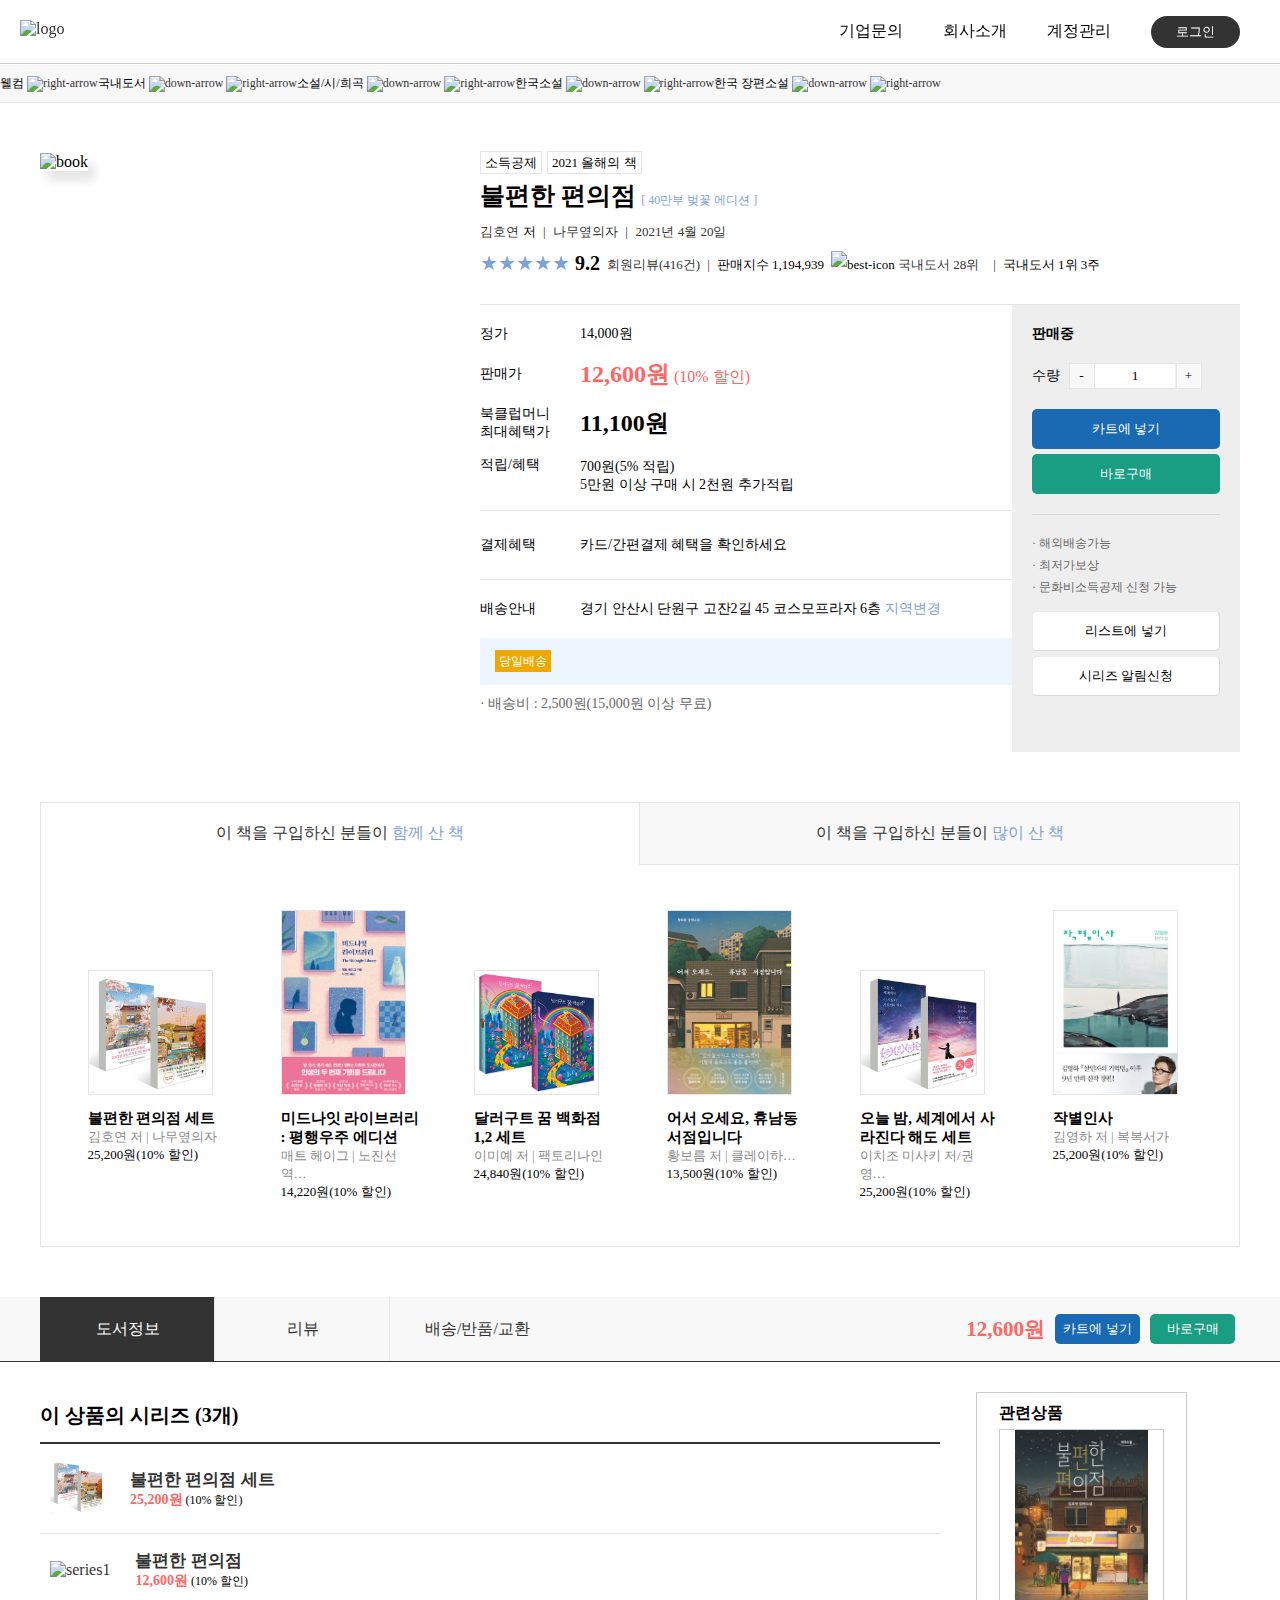
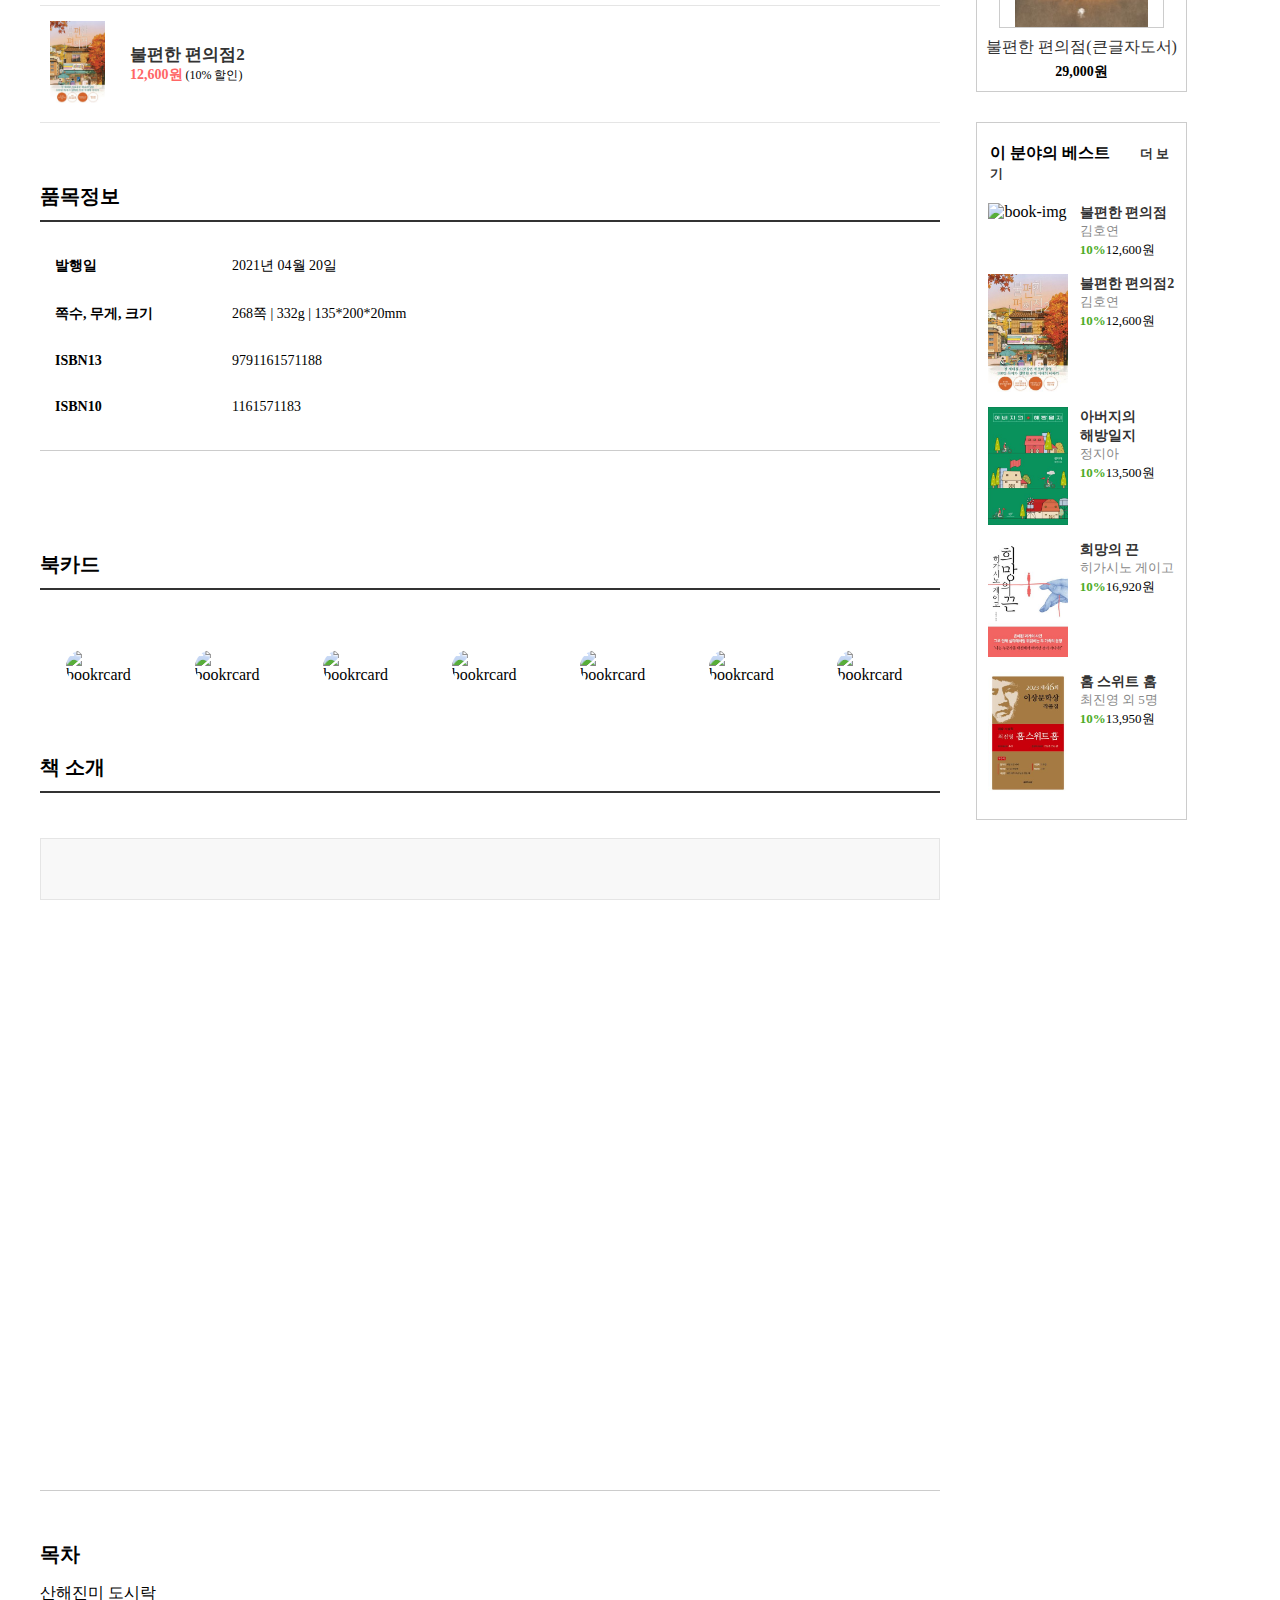
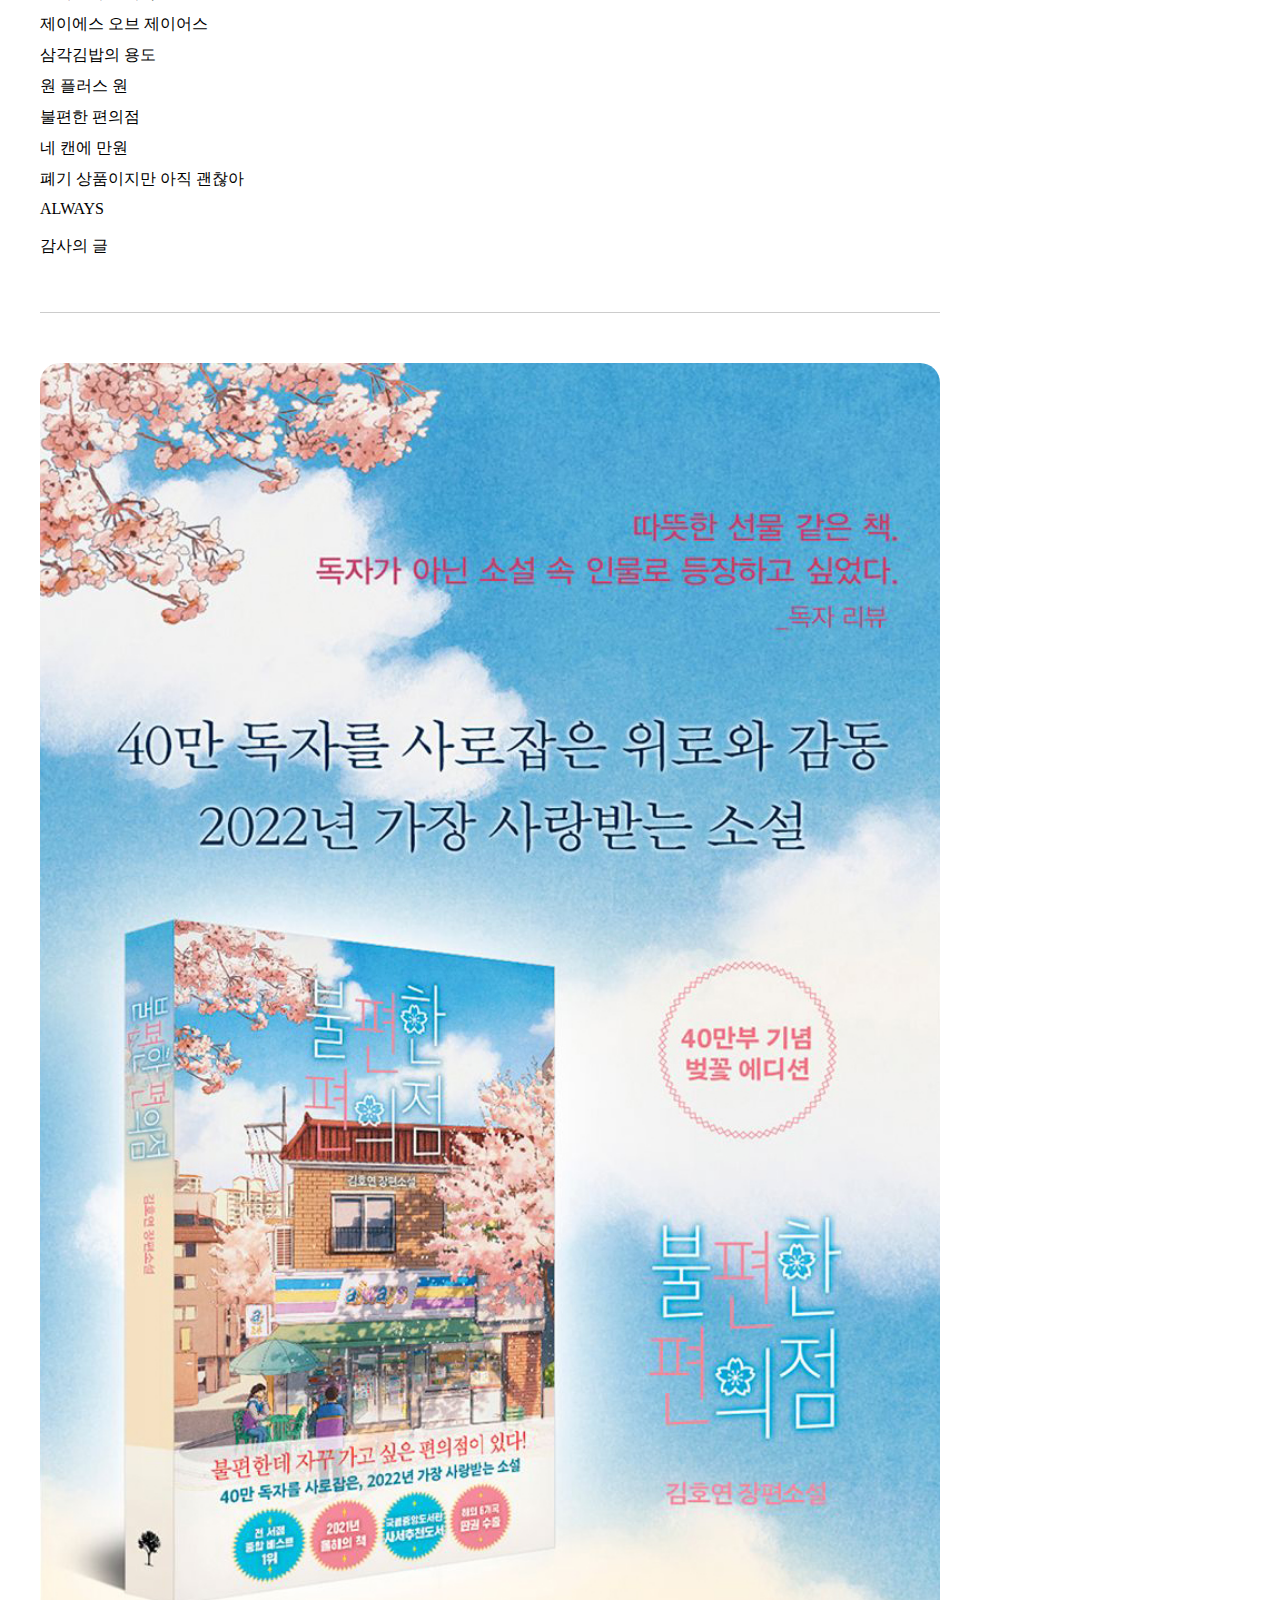
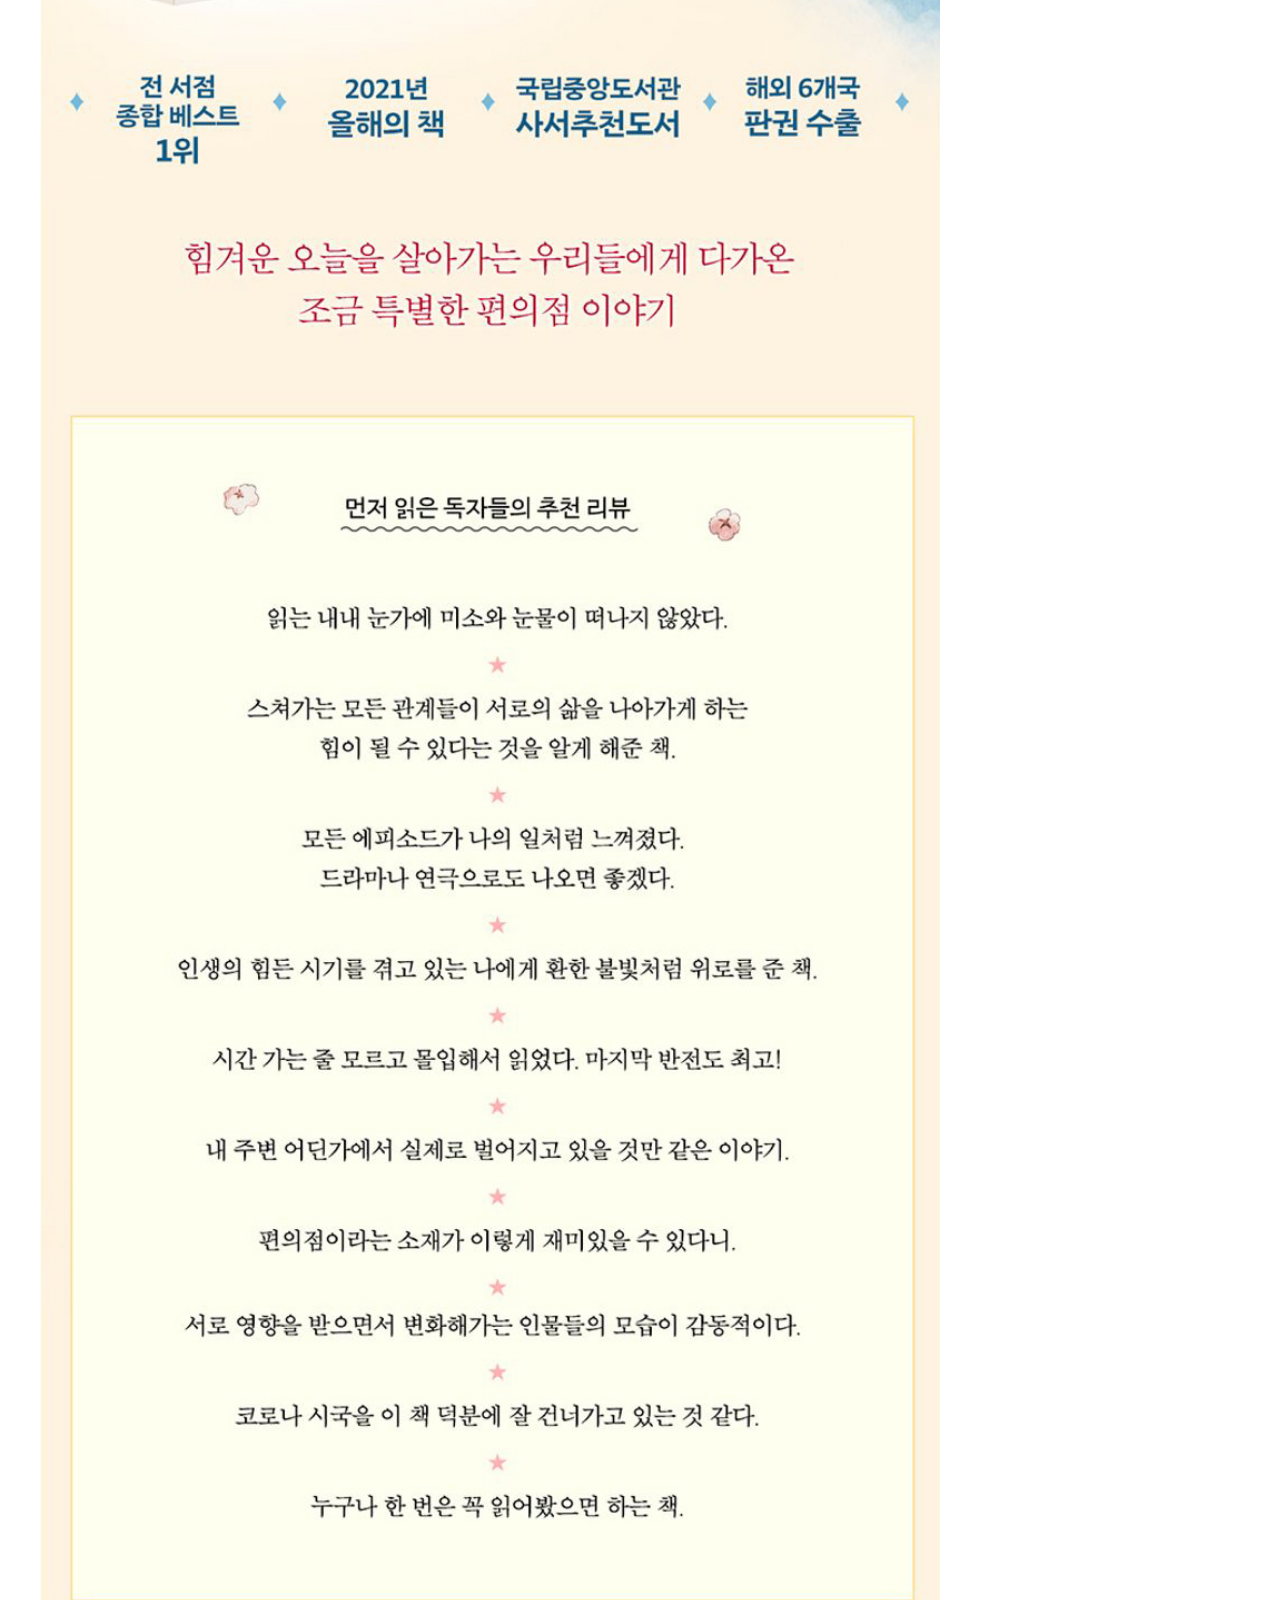
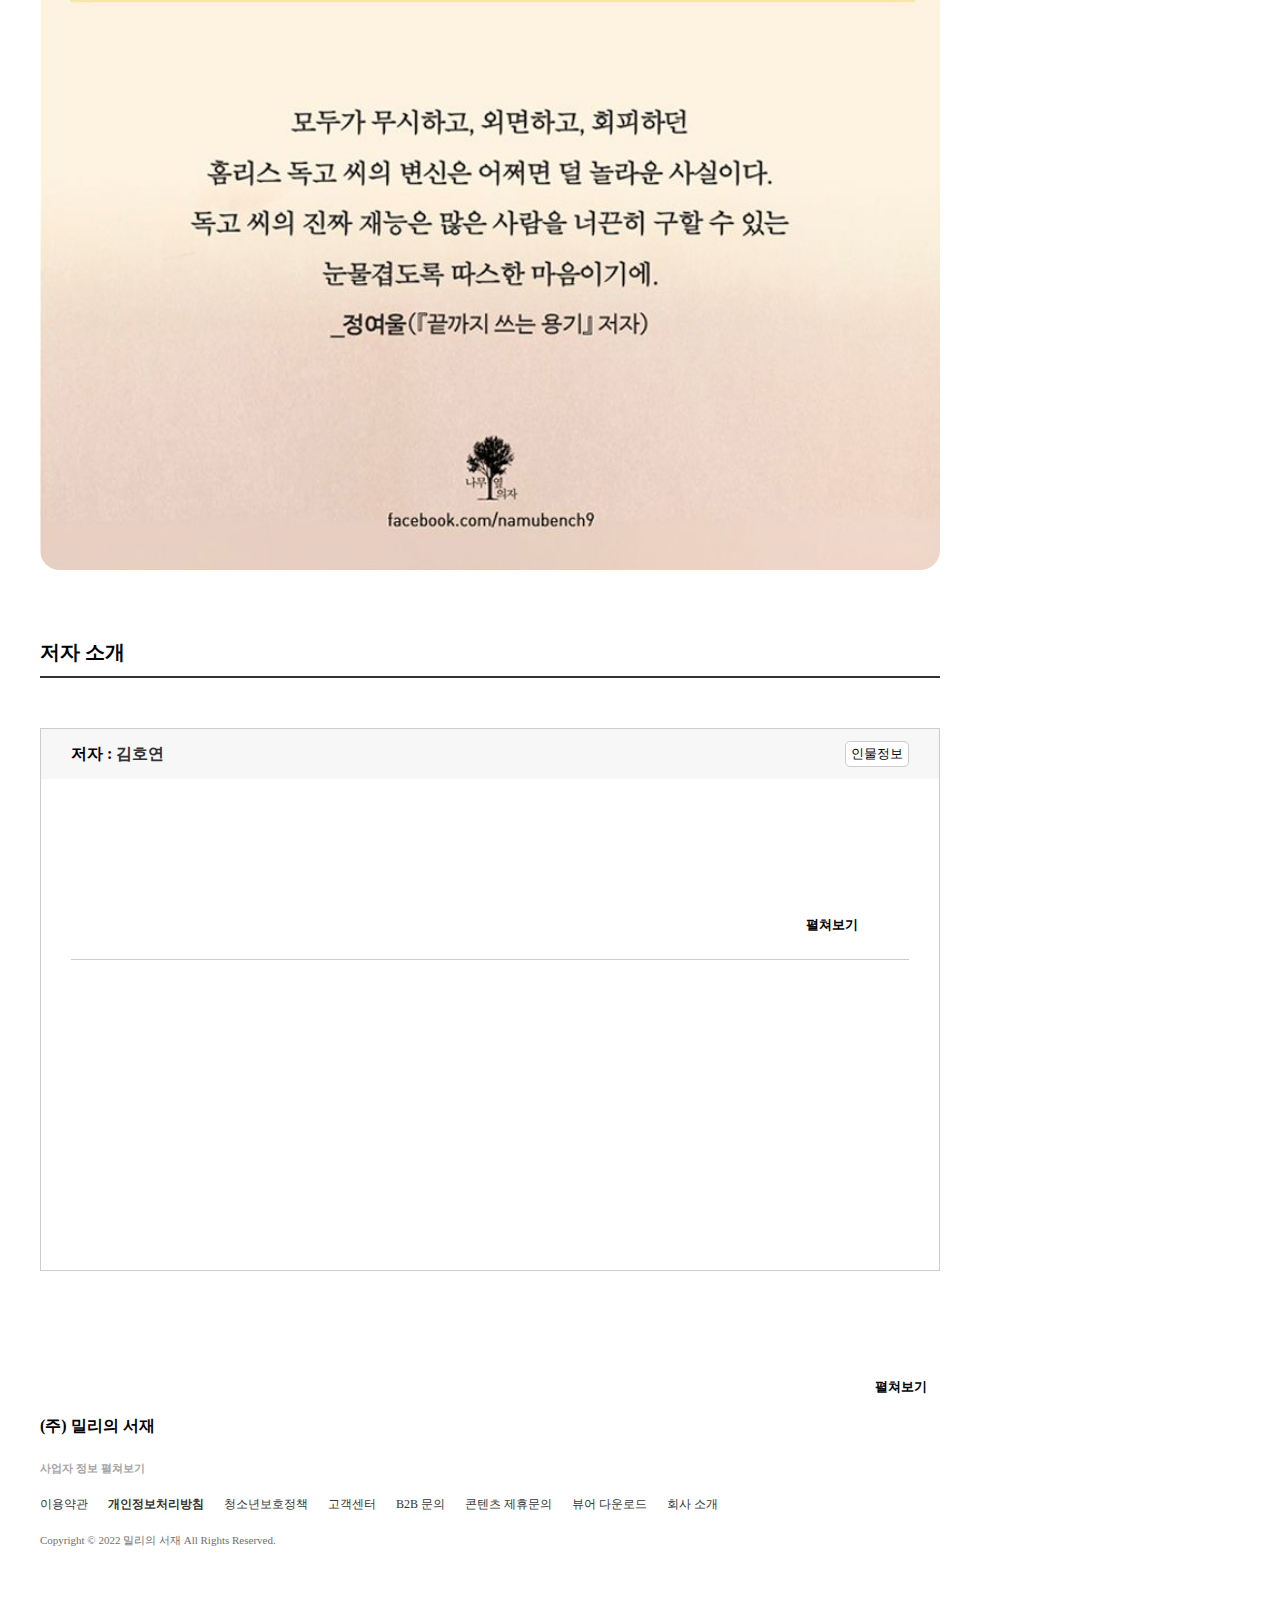
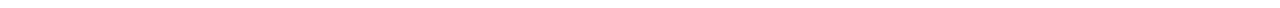
==== commit 066df99b: "230221-2" ====
--- a/sub.html
+++ b/sub.html
@@ -81,7 +81,6 @@
                             <li>
                                 <span>★★★★★</span>
                                 <b>9.2</b>
-                                <!-- <img src="img1/down.png" alt="down-arrow"> -->
                             </li>
                             <li>
                                 <a href="#">회원리뷰(<span>416</span>건)</a>
@@ -132,7 +131,7 @@
                                 <table>
                                     <tr>
                                         <th>배송안내</th>
-                                        <td>경기 안산시 단원구 고잔2길 45 코스모프라자 6층</td>
+                                        <td>경기 안산시 단원구 고잔2길 45 코스모프라자 6층 <a href="#none">지역변경</a></td>
                                     </tr>
                                 </table>
                                 <div class="sec1-3-1">
@@ -363,6 +362,29 @@
                                     <p><span>12,600원</span> (10% 할인)</p>
                                 </div>
                             </div>
+                        </div>
+                    </div>
+                    <div id="aboutbook">
+                        <h3>품목정보</h3>
+                        <div class="aboutbook-table-wrap">
+                            <table>
+                                <tr>
+                                    <th>발행일</th>
+                                    <td>2021년 04월 20일</td>
+                                </tr>
+                                <tr>
+                                    <th>쪽수, 무게, 크기</th>
+                                    <td>268쪽 | 332g | 135*200*20mm</td>
+                                </tr>
+                                <tr>
+                                    <th>ISBN13</th>
+                                    <td>9791161571188</td>
+                                </tr>
+                                <tr>
+                                    <th>ISBN10</th>
+                                    <td>1161571183</td>
+                                </tr>
+                            </table>
                         </div>
                     </div>
                     <div id="bookcard">
@@ -422,21 +444,128 @@
                         <h3>저자 소개</h3>
                         <div class="authors-box">
                             <div class="authors-header">
-                                <h4>저 : <a href="#none">김호연</a></h4>
-                                <div>
-                                    <button>관심작가 알림신청</button>
-                                    <button>작가 파일 <img src="img1/right.png" alt="right"></button>
-                                </div>
-                            </div>
-                            <div class="authors-main"></div>
-                        </div>
-                    </div>
-                </div>
-                <div class="main-right"></div>
+                                <h4>저자 : <a href="#none">김호연</a></h4>
+                                <button>인물정보</button>
+                            </div>
+                            <div class="authors-main">
+                                <div class="authors-main1">
+                                    <div class="authors-img"></div>
+                                    <div class="authors-intro">
+                                        <div class="intro-textbox"></div>
+                                        <div class="authors-intro-btnbox">
+                                            <button class="read-more"><span>펼쳐보기</span></button>
+                                            <i class="fa-solid fa-chevron-down authors-btn"></i>
+                                        </div>
+                                    </div>
+                                </div>
+                                <div class="authors-main2">
+                                    <div class="authors-bookbox">
+                                        <div class="box"></div>
+                                        <div class="box"></div>
+                                        <div class="box"></div>
+                                        <div class="box"></div>
+                                        <div class="box"></div>
+                                    </div>
+                                </div>
+                            </div>
+                        </div>
+                    </div>
+                    <div id="company-review">
+                        <div class="com-review-textbox"></div>
+                        <div class="com-review-btnbox">
+                            <button class="read-more1"><span>펼쳐보기</span></button>
+                            <i class="fa-solid fa-chevron-down review-btn"></i>
+                        </div>
+                    </div>
+                </div>
+                <div class="main-right">
+                    <div class="anotherbook">
+                        <h3>관련상품</h3>
+                        <div class="another-box">
+                            <a href="#none"><img src="img1/anotherbook.jpg" alt="another-book"></a>
+                            <div class="another-box-text">
+                                <a href="#none">불편한 편의점(큰글자도서)</a>
+                                <p>29,000원</p>
+                            </div>
+                        </div>
+                    </div>
+                    <div class="right-best">
+                        <h3>이 분야의 베스트<a href="#none">더 보기</a></h3>
+                        <div class="right-best-box">
+                            <img src="img1/series1.jpg" alt="book-img">
+                            <div class="right-best-box-text">
+                                <a href="#none">불편한 편의점</a>
+                                <p>김호연</p>
+                                <b>10%</b><span>12,600원</span>
+                            </div>
+                        </div>
+                        <div class="right-best-box">
+                            <img src="img1/series2.jpg" alt="book-img">
+                            <div class="right-best-box-text">
+                                <a href="#none">불편한 편의점2</a>
+                                <p>김호연</p>
+                                <b>10%</b><span>12,600원</span>
+                            </div>
+                        </div>
+                        <div class="right-best-box">
+                            <img src="img1/right-best3.jpg" alt="book-img">
+                            <div class="right-best-box-text">
+                                <a href="#none">아버지의<br>해방일지</a>
+                                <p>정지아</p>
+                                <b>10%</b><span>13,500원</span>
+                            </div>
+                        </div>
+                        <div class="right-best-box">
+                            <img src="img1/right-best4.jpg" alt="book-img">
+                            <div class="right-best-box-text">
+                                <a href="#none">희망의 끈</a>
+                                <p>히가시노 게이고</p>
+                                <b>10%</b><span>16,920원</span>
+                            </div>
+                        </div>
+                        <div class="right-best-box">
+                            <img src="img1/right-best5.jpg" alt="book-img">
+                            <div class="right-best-box-text">
+                                <a href="#none">홈 스위트 홈</a>
+                                <p>최진영 외 5명</p>
+                                <b>10%</b><span>13,950원</span>
+                            </div>
+                        </div>
+                    </div>
+                </div>
             </div>
         </div>
-       
     </div>
+    <script>
+        $.get("textbox/text.txt", function (data) {
+            $(".book-intro").html(data);
+        });
+
+        $.get("textbox/text1.txt", function (data) {
+            $(".book-intro1").html(data);
+        });
+
+        $.get("textbox/authors.txt", function (data){
+            $(".intro-textbox").html(data);
+        })
+
+        $.get("textbox/book.txt",function(data){
+            $(".com-review-textbox").html(data);
+        })
+
+        $.ajax({
+            method: "GET",
+            url: "https://dapi.kakao.com/v3/search/book?target=authors",
+            data: { query: "김호연" },
+            headers: { Authorization: "KakaoAK ceda120f981fd447959e3c1bf485097d" }
+        })
+        .done(function (msg) {
+            for (var i = 0; i < 5; i++) {
+                $(".authors-bookbox> .box").eq(i).append("<img src='" + msg.documents[i].thumbnail + "'>");
+                $(".authors-bookbox> .box").eq(i).append("<h4>" + msg.documents[i].title + "</h4>");
+            }
+        });
+    </script>
     <footer>
         <div class="footer-wrap">
             <div class="first-footer">
--- a/css/common.css
+++ b/css/common.css
@@ -1,6 +1,6 @@
-*{
-  margin:0;
-  padding:0;
+* {
+  margin: 0;
+  padding: 0;
   box-sizing: border-box;
 }
 
@@ -16,6 +16,12 @@
 h1, h2, h3, h4, h5, h6 {
   font-family: "LINESeedKR-Bd";
   font-weight: 700;
+}
+
+body {
+  -webkit-user-select: none;
+  -moz-user-select: none;
+  user-select: none;
 }
 
 @font-face {
--- a/css/sub.css
+++ b/css/sub.css
@@ -224,6 +224,12 @@
 }
 #title .title-wrap .title-two .title2-2 .sec1 .sec1-3 table td {
   padding: 20px 0;
+}
+#title .title-wrap .title-two .title2-2 .sec1 .sec1-3 table td a {
+  color: #7da2da;
+}
+#title .title-wrap .title-two .title2-2 .sec1 .sec1-3 table td a:hover {
+  text-decoration: underline;
 }
 #title .title-wrap .title-two .title2-2 .sec1 .sec1-3 .sec1-3-1 {
   background-color: #edf5fe;
@@ -520,13 +526,15 @@
 #main .main-wrap {
   width: 1200px;
   margin: 0 auto;
+  display: flex;
+  justify-content: space-between;
 }
 #main .main-wrap .main-left {
   width: 75%;
 }
 #main .main-wrap .main-left #series {
   width: 100%;
-  margin: 40px 0 75px 0;
+  margin: 40px 0 60px 0;
 }
 #main .main-wrap .main-left #series h3 {
   padding-bottom: 13px;
@@ -555,6 +563,33 @@
   font-size: 14px;
   font-weight: bold;
   color: #ff6666;
+}
+#main .main-wrap .main-left #aboutbook {
+  width: 100%;
+  margin: 60px 0 100px 0;
+}
+#main .main-wrap .main-left #aboutbook h3 {
+  padding-bottom: 10px;
+  border-bottom: 2px solid #333;
+}
+#main .main-wrap .main-left #aboutbook .aboutbook-table-wrap {
+  border-bottom: 1px solid #ccc;
+}
+#main .main-wrap .main-left #aboutbook .aboutbook-table-wrap table {
+  width: 100%;
+  margin: 20px 0;
+  border-collapse: collapse;
+}
+#main .main-wrap .main-left #aboutbook .aboutbook-table-wrap table th {
+  width: 18%;
+  padding: 15px 30px 15px 15px;
+  text-align: left;
+  font-size: 14px;
+}
+#main .main-wrap .main-left #aboutbook .aboutbook-table-wrap table td {
+  padding: 10px 30px;
+  font-family: "NanumSquare";
+  font-size: 14px;
 }
 #main .main-wrap .main-left #bookcard {
   width: 100%;
@@ -606,7 +641,7 @@
   border-bottom: 1px solid #ccc;
 }
 #main .main-wrap .main-left #introduce h3 {
-  padding-bottom: 13px;
+  padding-bottom: 10px;
   border-bottom: 2px solid #333;
 }
 #main .main-wrap .main-left #introduce .book-intro {
@@ -650,25 +685,223 @@
 }
 #main .main-wrap .main-left #detail-img {
   width: 100%;
+  margin: 50px 0 65px 0;
+}
+#main .main-wrap .main-left #detail-img img {
+  width: 100%;
+  border-radius: 20px;
+}
+#main .main-wrap .main-left #authors {
+  width: 100%;
+  margin-bottom: 100px;
+}
+#main .main-wrap .main-left #authors > h3 {
+  padding-bottom: 10px;
+  border-bottom: 2px solid #333;
+}
+#main .main-wrap .main-left #authors .authors-box {
   margin: 50px 0;
-}
-#main .main-wrap .main-left #detail-img img {
-  width: 100%;
-  border-radius: 20px;
-}
-#main .main-wrap .main-left #authors {
-  width: 100%;
-}
-#main .main-wrap .main-left #authors h3 {
-  padding-bottom: 20px;
+  border: 1px solid #ccc;
+}
+#main .main-wrap .main-left #authors .authors-box .authors-header {
+  height: 50px;
+  background-color: #f7f7f7;
+  display: flex;
+  justify-content: space-between;
+  align-items: center;
+}
+#main .main-wrap .main-left #authors .authors-box .authors-header h4 {
+  padding: 0 30px;
+  font-size: 16px;
+  font-family: "Pretendard-Regular";
+}
+#main .main-wrap .main-left #authors .authors-box .authors-header button {
+  padding: 3px 5px;
+  margin: 0 30px;
+  border: 1px solid #ccc;
+  border-radius: 5px;
+  background-color: #fff;
+  cursor: pointer;
+}
+#main .main-wrap .main-left #authors .authors-box .authors-main .authors-main1 {
+  padding: 40px 0;
+  display: flex;
+  justify-content: space-around;
+  border-bottom: 1px solid #ccc;
+  margin: 0 30px;
+}
+#main .main-wrap .main-left #authors .authors-box .authors-main .authors-main1 .authors-img {
+  width: 100px;
+  height: 100px;
+  border-radius: 60px;
+  background-image: url("../img1/authors.jpg");
+  background-size: cover;
+  background-position: 50% 10%;
+  background-repeat: no-repeat;
+}
+#main .main-wrap .main-left #authors .authors-box .authors-main .authors-main1 .authors-intro {
+  width: 70%;
+  position: relative;
+}
+#main .main-wrap .main-left #authors .authors-box .authors-main .authors-main1 .authors-intro p {
+  font-size: 15px;
+}
+#main .main-wrap .main-left #authors .authors-box .authors-main .authors-main1 .authors-intro .hidebox {
+  display: none;
+}
+#main .main-wrap .main-left #authors .authors-box .authors-main .authors-main1 .authors-intro .authors-intro-btnbox {
+  width: 65px;
+  position: absolute;
+  bottom: -15px;
+  right: 0;
+  display: flex;
+  justify-content: space-between;
+}
+#main .main-wrap .main-left #authors .authors-box .authors-main .authors-main1 .authors-intro .authors-intro-btnbox button {
+  border: none;
+  background-color: #fff;
+  cursor: pointer;
+  font-weight: bold;
+}
+#main .main-wrap .main-left #authors .authors-box .authors-main .authors-main1 .authors-intro .authors-intro-btnbox .authors-btn {
+  cursor: pointer;
+}
+#main .main-wrap .main-left #authors .authors-box .authors-main .authors-main1 .authors-intro .authors-intro-btnbox .authors-btn-rotate {
+  cursor: pointer;
+  transform: rotate(180deg);
+}
+#main .main-wrap .main-left #authors .authors-box .authors-main .authors-main2 {
+  width: 100%;
+  padding: 20px 0;
+}
+#main .main-wrap .main-left #authors .authors-box .authors-main .authors-main2 .authors-bookbox {
+  width: 90%;
+  margin: 0 auto;
+  padding: 25px 0;
+  display: flex;
+  justify-content: space-between;
+}
+#main .main-wrap .main-left #authors .authors-box .authors-main .authors-main2 .authors-bookbox .box {
+  height: 220px;
+}
+#main .main-wrap .main-left #authors .authors-box .authors-main .authors-main2 .authors-bookbox .box img {
+  margin-bottom: 10px;
+}
+#main .main-wrap .main-left #authors .authors-box .authors-main .authors-main2 .authors-bookbox .box h4 {
+  width: 140px;
+}
+#main .main-wrap .main-left #company-review {
+  width: 100%;
+  position: relative;
+  margin-bottom: 60px;
+}
+#main .main-wrap .main-left #company-review .com-review-textbox h3 {
+  padding-bottom: 10px;
   border-bottom: 2px solid #333;
 }
-#main .main-wrap .main-left #authors .authors-box {
+#main .main-wrap .main-left #company-review .com-review-textbox p {
+  letter-spacing: 1px;
+  line-height: 21px;
+  font-family: "NanumSquare";
+}
+#main .main-wrap .main-left #company-review .com-review-textbox .com-review1 {
+  margin-top: 30px;
+}
+#main .main-wrap .main-left #company-review .com-review-textbox .com-review-hidebox {
+  display: none;
+}
+#main .main-wrap .main-left #company-review .com-review-textbox.com-review-pointer {
+  cursor: pointer;
+}
+#main .main-wrap .main-left #company-review .com-review-btnbox {
+  width: 65px;
+  position: absolute;
+  bottom: -25px;
+  right: 0;
+  display: flex;
+  justify-content: space-between;
+}
+#main .main-wrap .main-left #company-review .com-review-btnbox button {
+  border: none;
+  background-color: #fff;
+  cursor: pointer;
+  font-weight: bold;
+}
+#main .main-wrap .main-left #company-review .com-review-btnbox .review-btn {
+  cursor: pointer;
+}
+#main .main-wrap .main-left #company-review .com-review-btnbox .review-btn-rotate {
+  cursor: pointer;
+  transform: rotate(180deg);
+}
+#main .main-wrap .main-right {
+  width: 22%;
+  padding: 30px 0;
+}
+#main .main-wrap .main-right .anotherbook {
+  width: 80%;
+  margin-bottom: 30px;
+  text-align: center;
   border: 1px solid #ccc;
-  border-radius: 20px;
-}
-#main .main-wrap .main-left #authors .authors-box > div {
-  background-color: #f7f7f7;
-  display: flex;
-  justify-content: space-between;
+}
+#main .main-wrap .main-right .anotherbook h3 {
+  padding: 10px 13px 5px 22px;
+  text-align: left;
+  font-size: 16px;
+}
+#main .main-wrap .main-right .anotherbook .another-box {
+  margin-bottom: 10px;
+}
+#main .main-wrap .main-right .anotherbook .another-box img {
+  width: 165px;
+  border: 1px solid #ccc;
+  padding: 0 15px;
+  margin-bottom: 5px;
+}
+#main .main-wrap .main-right .anotherbook .another-box .another-box-text p {
+  padding-top: 5px;
+  font-size: 14px;
+  font-weight: bold;
+}
+#main .main-wrap .main-right .right-best {
+  width: 80%;
+  padding-bottom: 10px;
+  border: 1px solid #ccc;
+}
+#main .main-wrap .main-right .right-best h3 {
+  padding: 20px 13px 5px 13px;
+  font-size: 16px;
+}
+#main .main-wrap .main-right .right-best h3 a {
+  margin-left: 30px;
+  font-size: 13px;
+}
+#main .main-wrap .main-right .right-best .right-best-box {
+  margin: 15px 0px;
+  display: flex;
+  justify-content: space-evenly;
+}
+#main .main-wrap .main-right .right-best .right-best-box img {
+  width: 80px;
+}
+#main .main-wrap .main-right .right-best .right-best-box div {
+  width: 95px;
+}
+#main .main-wrap .main-right .right-best .right-best-box div a {
+  font-weight: bold;
+  font-size: 14px;
+}
+#main .main-wrap .main-right .right-best .right-best-box div a:hover {
+  text-decoration: underline;
+}
+#main .main-wrap .main-right .right-best .right-best-box div p {
+  font-size: 13px;
+  color: #888;
+}
+#main .main-wrap .main-right .right-best .right-best-box div b {
+  font-size: 13px;
+  color: #4dac27;
+}
+#main .main-wrap .main-right .right-best .right-best-box div span {
+  font-size: 13px;
 }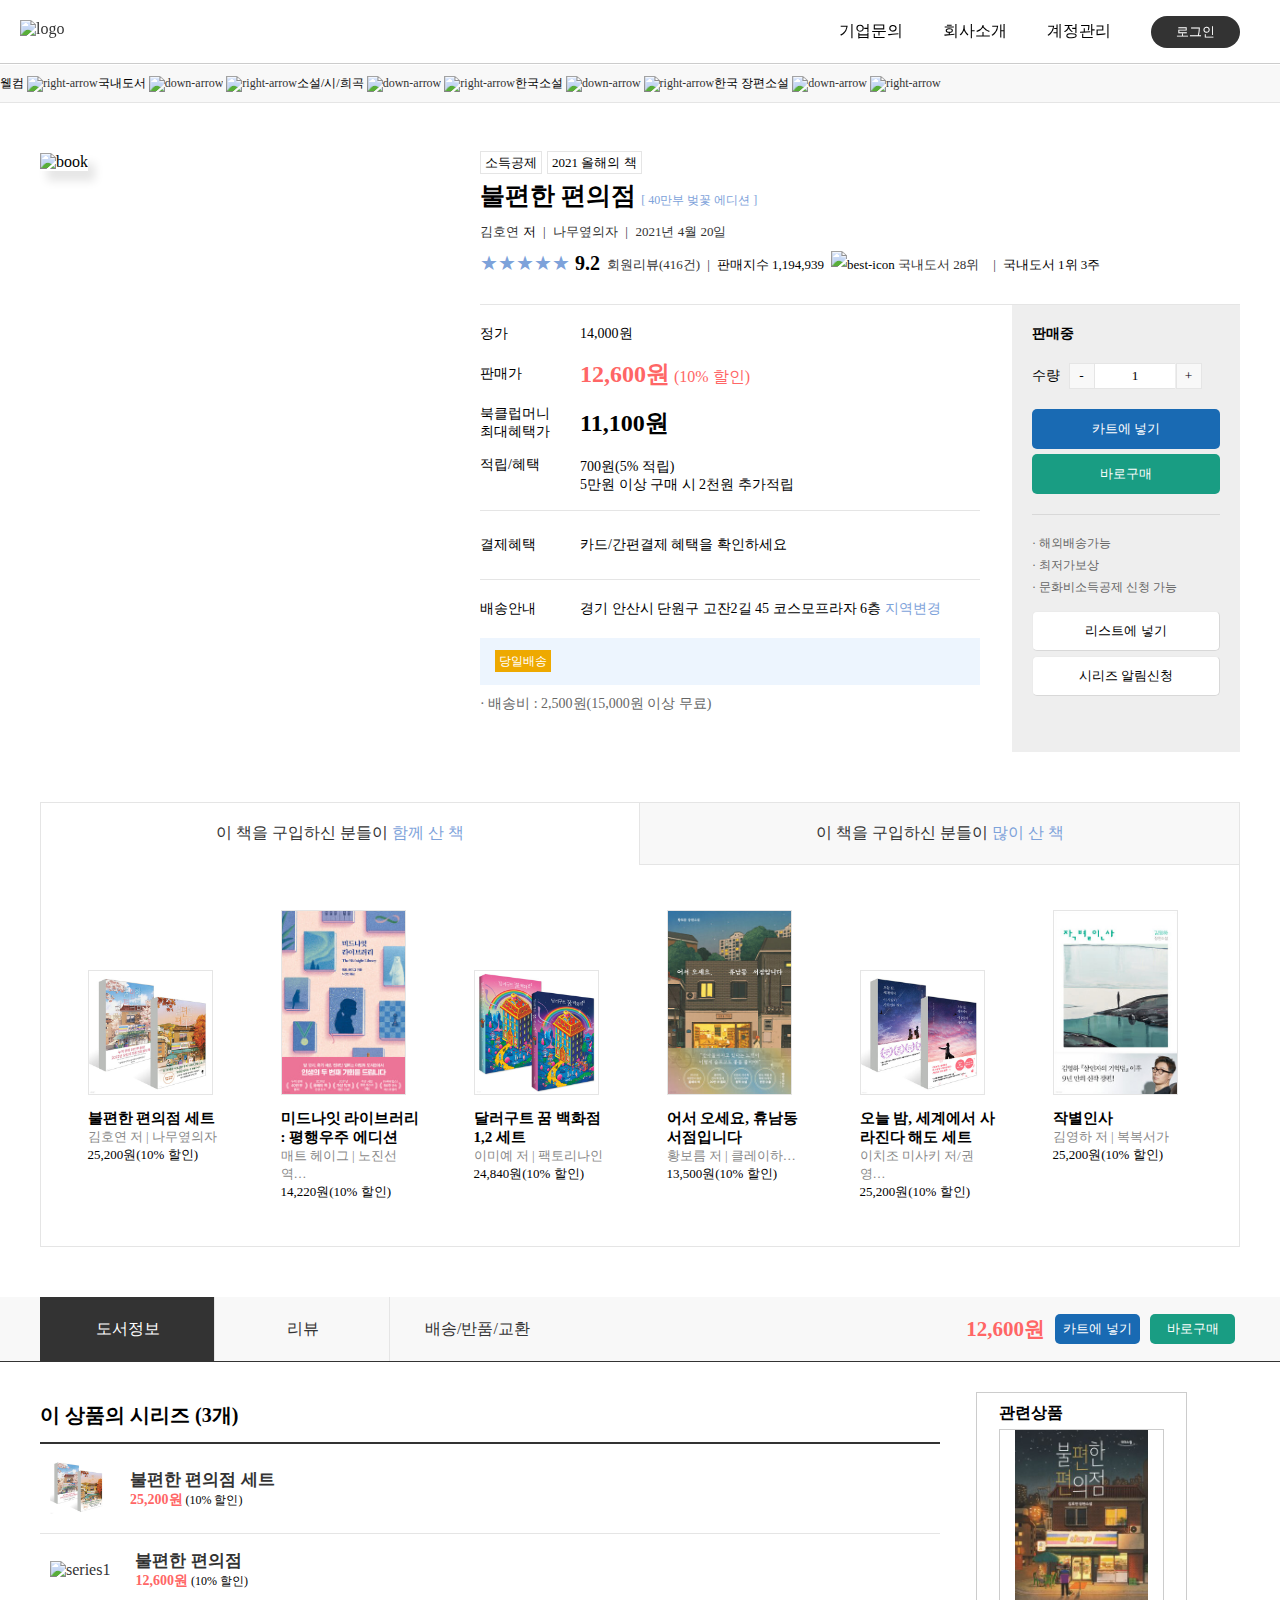
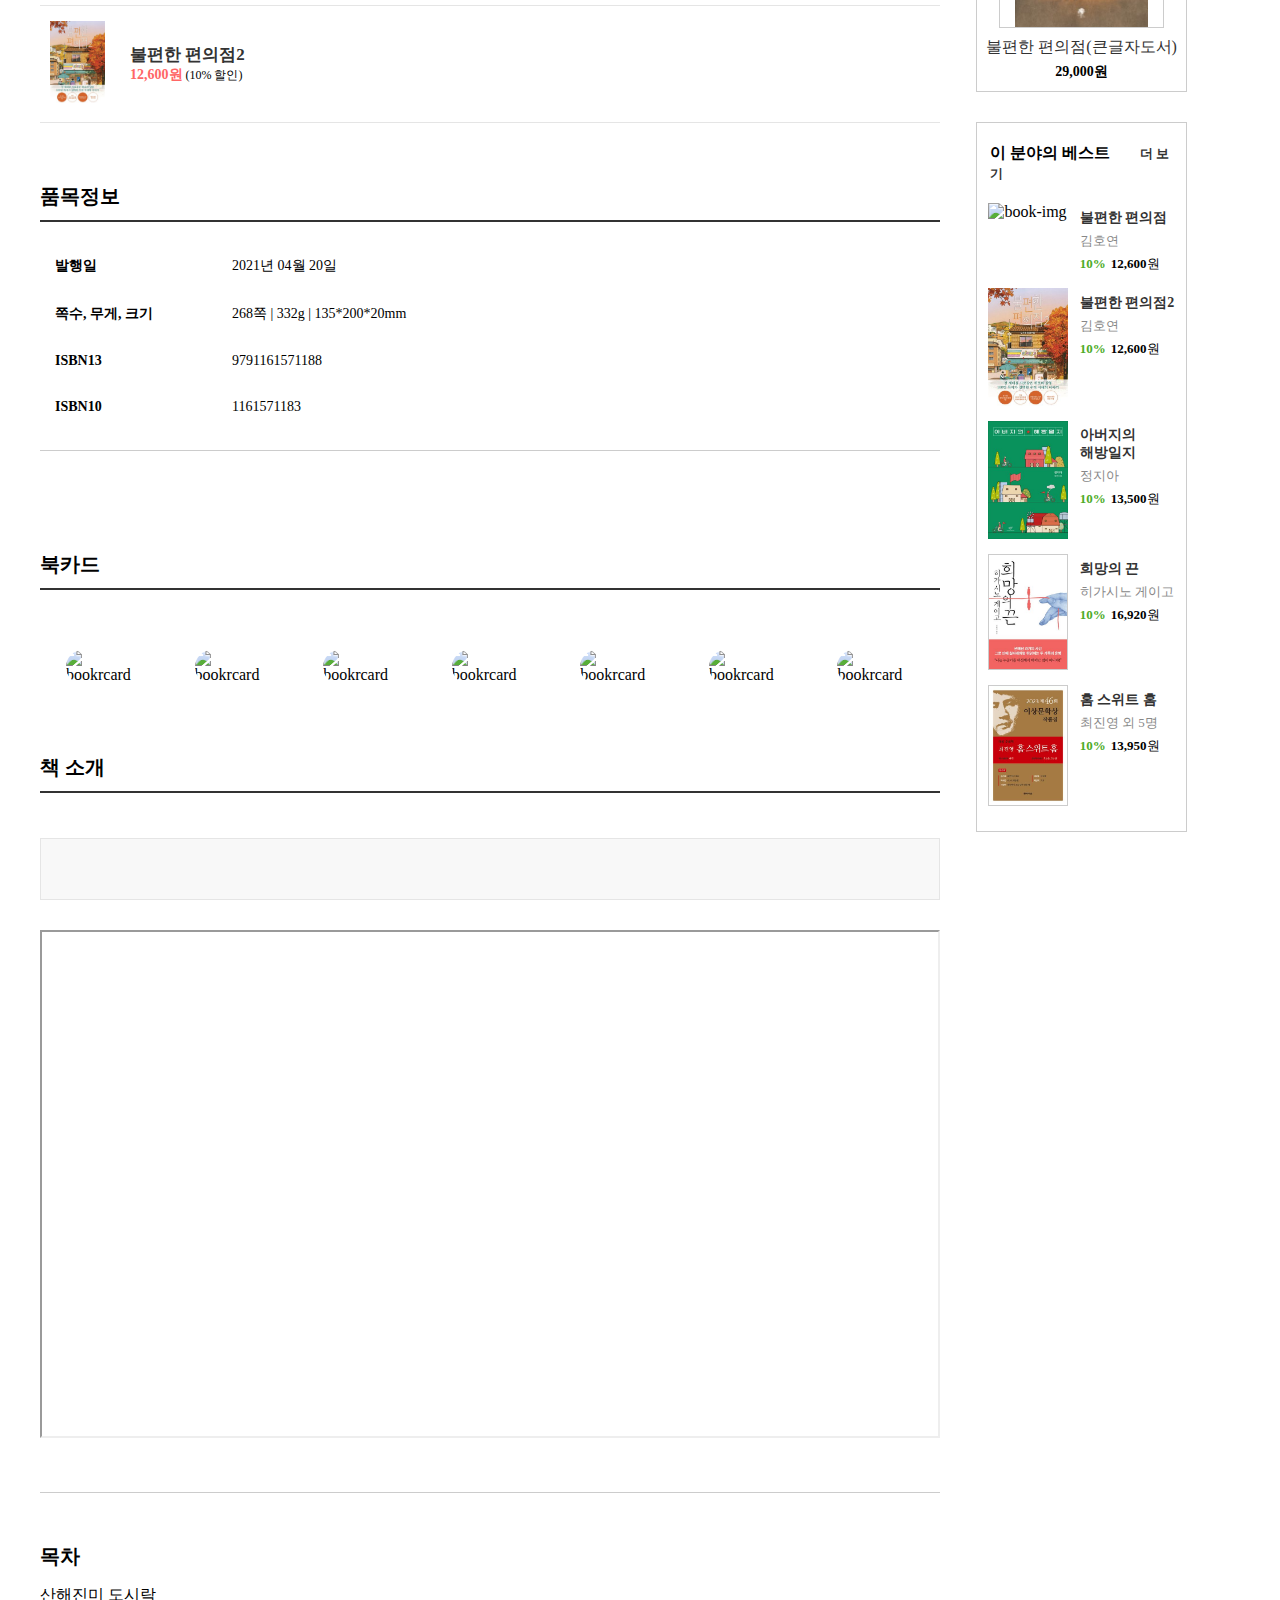
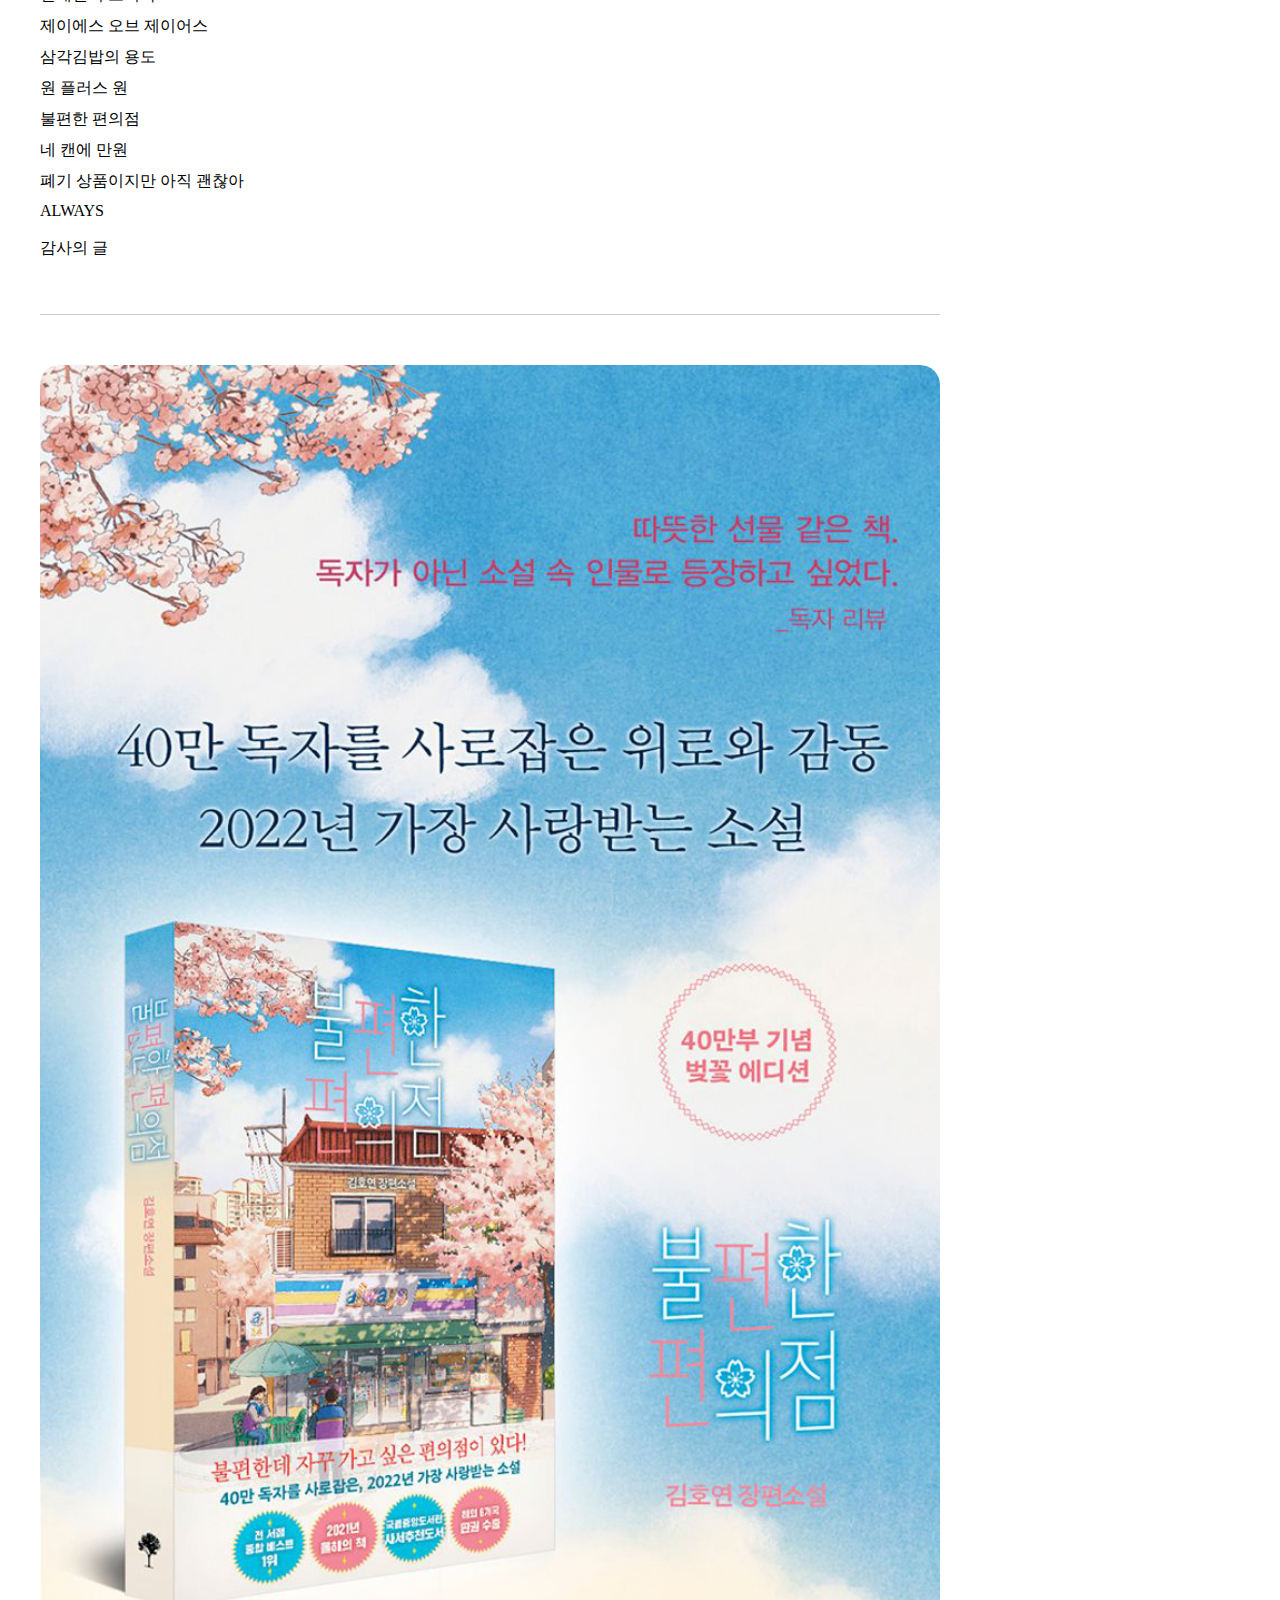
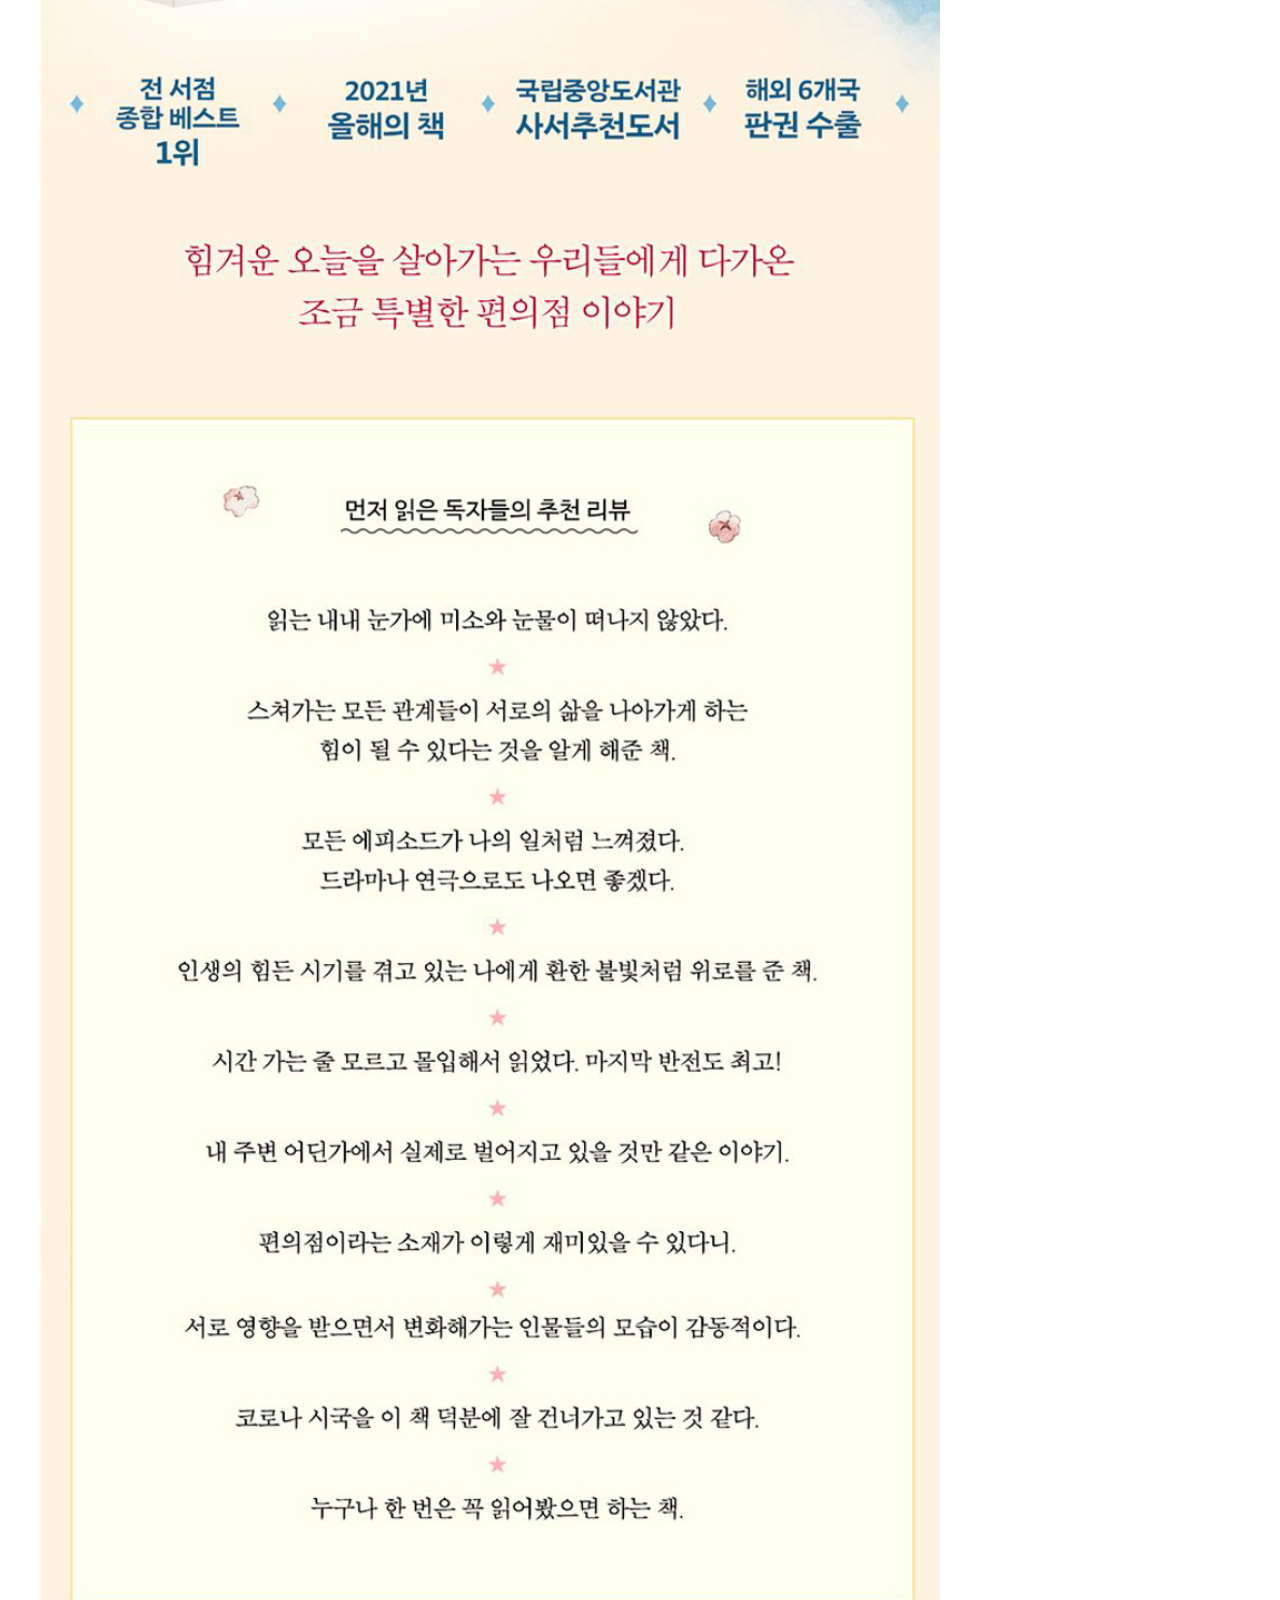
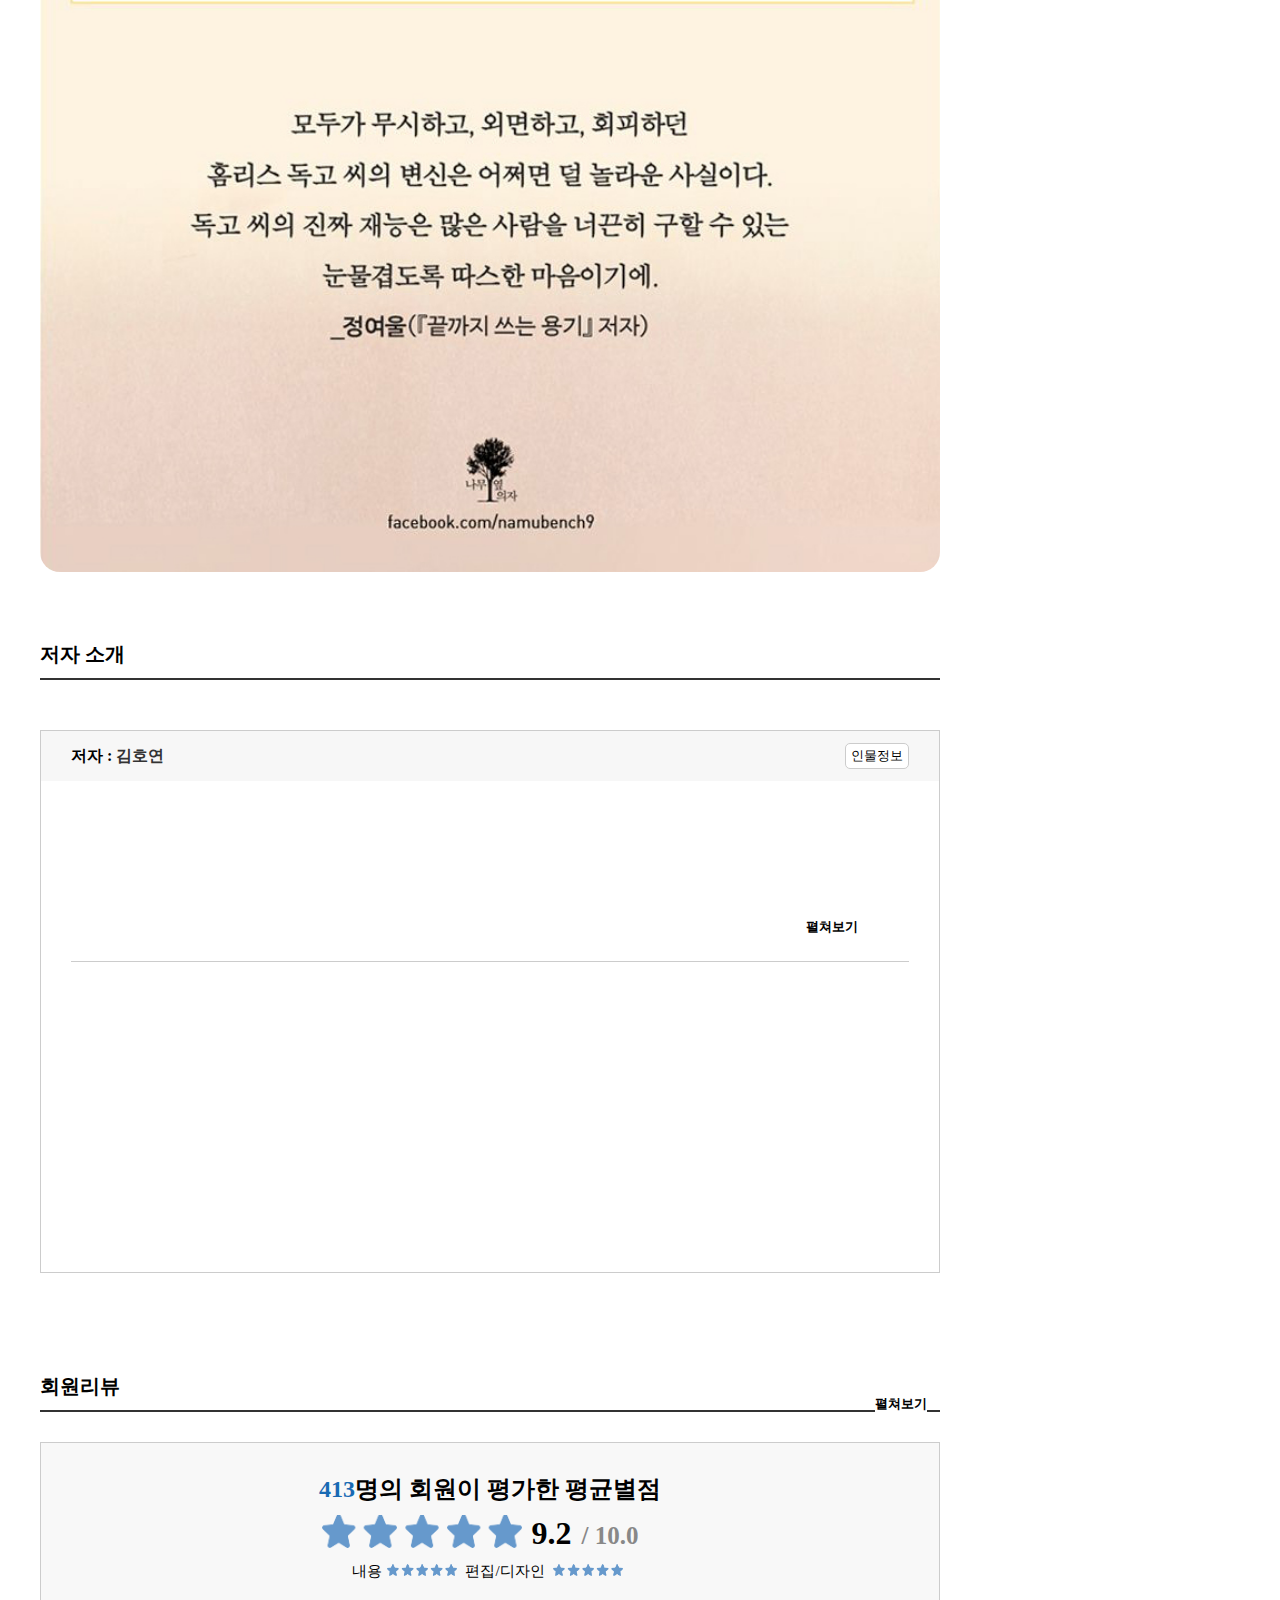
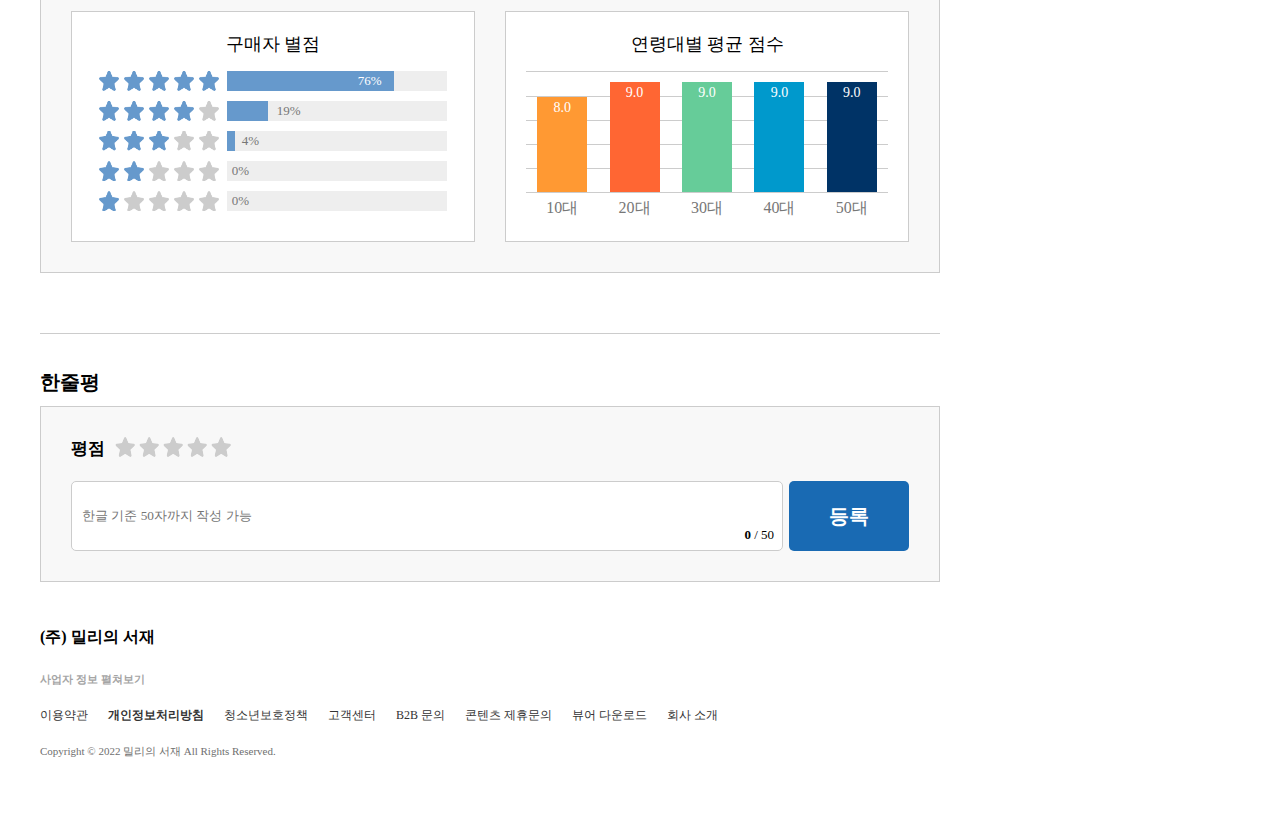
==== commit 7ea5a413: "230222" ====
--- a/sub.html
+++ b/sub.html
@@ -110,7 +110,6 @@
                                     <tr>
                                         <th>북클럽머니<br>최대혜택가</th>
                                         <td>11,100원</td>
-                                        <td></td>
                                     </tr>
                                     <tr>
                                         <th>적립/혜택</th>
@@ -316,7 +315,7 @@
                         <a href="#" class="cho-nav-font">도서정보</a>
                     </li>
                     <li>
-                        <a href="#">리뷰</a>
+                        <a href="#review">리뷰</a>
                     </li>
                     <li>
                         <a href="#">배송/반품/교환</a>
@@ -421,7 +420,7 @@
                         <h3>책 소개</h3>
                         <div class="book-intro"></div>
                         <div class="book-intro1"></div>
-                        <iframe src="https://www.youtube.com/embed/fTf-KrprLW4" frameborder="0" autoplay; clipboard-write; encrypted-media; gyroscope; picture-in-picture; web-share></iframe>
+                        <iframe src="https://www.youtube.com/embed/fTf-KrprLW4"></iframe>
                     </div>
                     <div id="chapter">
                         <h3>목차</h3>
@@ -477,6 +476,133 @@
                             <i class="fa-solid fa-chevron-down review-btn"></i>
                         </div>
                     </div>
+                    <div id="review">
+                        <h3>회원리뷰</h3>
+                        <div class="review-box-graph">
+                            <div class="review-header">
+                                <h3><span>413</span>명의 회원이 평가한 평균별점</h3>
+                                <div class="rv-header-box">
+                                    <div class="rv-header-first">
+                                        <img src="img1/bluestar5.png" alt="bluestar5">
+                                        <h1>9.2<span>/ 10.0</span></h1>
+                                    </div>
+                                    <p>내용<img src="img1/sbluestar5.png" alt="smallstar"> 편집/디자인 <img src="img1/sbluestar5.png" alt="smallstar"></p>
+                                </div>
+                            </div>
+                            <div class="review-bottom">
+                                <div class="rv-bottom-stargraph">
+                                    <p>구매자 별점</p>
+                                    <div class="rv-star">
+                                        <div class="star-graphbox">
+                                            <img src="img1/bluestar5.png" alt="bluestar">
+                                            <div class="all-graph">
+                                                <div class="graph-gray">
+                                                    <div class="graph-blue1"></div>
+                                                </div>
+                                                <span>76%</span>
+                                            </div>
+                                        </div>
+                                        <div class="star-graphbox">
+                                            <img src="img1/bluestar4.png" alt="bluestar">
+                                            <div class="all-graph">
+                                                <div class="graph-gray">
+                                                    <div class="graph-blue2"></div>
+                                                </div>
+                                                <span>19%</span>
+                                            </div>
+                                        </div>
+                                        <div class="star-graphbox">
+                                            <img src="img1/bluestar3.png" alt="bluestar">
+                                            <div class="all-graph">
+                                                <div class="graph-gray">
+                                                    <div class="graph-blue3"></div>
+                                                </div>
+                                                <span>4%</span>
+                                            </div>
+                                        </div>
+                                        <div class="star-graphbox">
+                                            <img src="img1/bluestar2.png" alt="bluestar">
+                                            <div class="all-graph">
+                                                <div class="graph-gray">
+                                                    <div class="graph-blue4"></div>
+                                                </div>
+                                                <span>0%</span>
+                                            </div>
+                                        </div>
+                                        <div class="star-graphbox">
+                                            <img src="img1/bluestar1.png" alt="bluestar">
+                                            <div class="all-graph">
+                                                <div class="graph-gray">
+                                                    <div class="graph-blue5"></div>
+                                                </div>
+                                                <span>0%</span>
+                                            </div>
+                                        </div>
+                                    </div>
+                                </div>
+                                <div class="rv-bottom-graph">
+                                    <p>연령대별 평균 점수</p>
+                                    <div class="rv-graph">
+                                        <div class="graphbox">
+                                            <div class="graphcolor1">
+                                                <p>8.0</p>
+                                            </div>
+                                            <!-- <p>10대</p> -->
+                                        </div>
+                                        <div class="graphbox">
+                                            <div class="graphcolor2">
+                                                <p>9.0</p>
+                                            </div>
+                                            <!-- <p>20대</p> -->
+                                        </div>
+                                        <div class="graphbox">
+                                            <div class="graphcolor3">
+                                                <p>9.0</p>
+                                            </div>
+                                            <!-- <p>30대</p> -->
+                                        </div>
+                                        <div class="graphbox">
+                                            <div class="graphcolor4">
+                                                <p>9.0</p>
+                                            </div>
+                                            <!-- <p>40대</p> -->
+                                        </div>
+                                        <div class="graphbox">
+                                            <div class="graphcolor5">
+                                                <p>9.0</p>
+                                            </div>
+                                            <!-- <p>50대</p> -->
+                                        </div>
+                                    </div>
+                                    <ul>
+                                        <li>10대</li>
+                                        <li>20대</li>
+                                        <li>30대</li>
+                                        <li>40대</li>
+                                        <li>50대</li>
+                                    </ul>
+                                </div>
+                            </div>
+                        </div>
+                        <h3>한줄평</h3>
+                        <div class="review-box-input">
+                            <div class="inputbox-header">
+                                <p>평점</p>
+                                <div class="starbox">
+                                    <img src="img1/graystar1.png" alt="small-graystar" class="small-star1">
+                                    <img src="img1/graystar1.png" alt="small-graystar" class="small-star2">
+                                    <img src="img1/graystar1.png" alt="small-graystar" class="small-star3">
+                                    <img src="img1/graystar1.png" alt="small-graystar" class="small-star4">
+                                    <img src="img1/graystar1.png" alt="small-graystar" class="small-star5">
+                                </div>
+                            </div>
+                            <div class="inputbox-bottom">
+                                <input type="text" placeholder="한글 기준 50자까지 작성 가능" maxlength="49" class="korean">
+                                <span><b>0</b> / 50</span>
+                                <button class="send">등록</button>
+                            </div>
+                        </div>
+                    </div>
                 </div>
                 <div class="main-right">
                     <div class="anotherbook">
@@ -496,7 +622,7 @@
                             <div class="right-best-box-text">
                                 <a href="#none">불편한 편의점</a>
                                 <p>김호연</p>
-                                <b>10%</b><span>12,600원</span>
+                                <p><b>10%</b><span>12,600</span>원</p>
                             </div>
                         </div>
                         <div class="right-best-box">
@@ -504,7 +630,7 @@
                             <div class="right-best-box-text">
                                 <a href="#none">불편한 편의점2</a>
                                 <p>김호연</p>
-                                <b>10%</b><span>12,600원</span>
+                                <p><b>10%</b><span>12,600</span>원</p>
                             </div>
                         </div>
                         <div class="right-best-box">
@@ -512,7 +638,7 @@
                             <div class="right-best-box-text">
                                 <a href="#none">아버지의<br>해방일지</a>
                                 <p>정지아</p>
-                                <b>10%</b><span>13,500원</span>
+                                <p><b>10%</b><span>13,500</span>원</p>
                             </div>
                         </div>
                         <div class="right-best-box">
@@ -520,7 +646,7 @@
                             <div class="right-best-box-text">
                                 <a href="#none">희망의 끈</a>
                                 <p>히가시노 게이고</p>
-                                <b>10%</b><span>16,920원</span>
+                                <p><b>10%</b><span>16,920</span>원</p>
                             </div>
                         </div>
                         <div class="right-best-box">
@@ -528,7 +654,7 @@
                             <div class="right-best-box-text">
                                 <a href="#none">홈 스위트 홈</a>
                                 <p>최진영 외 5명</p>
-                                <b>10%</b><span>13,950원</span>
+                                <p><b>10%</b><span>13,950</span>원</p>
                             </div>
                         </div>
                     </div>
--- a/css/sub.css
+++ b/css/sub.css
@@ -165,6 +165,7 @@
   padding: 20px 0;
 }
 #title .title-wrap .title-two .title2-2 .sec1 .sec1-1 {
+  width: 500px;
   font-size: 14px;
   border-bottom: 1px solid #e5e5e5;
 }
@@ -199,6 +200,7 @@
   font-weight: normal;
 }
 #title .title-wrap .title-two .title2-2 .sec1 .sec1-2 {
+  width: 500px;
   border-bottom: 1px solid #e5e5e5;
 }
 #title .title-wrap .title-two .title2-2 .sec1 .sec1-2 table {
@@ -232,6 +234,7 @@
   text-decoration: underline;
 }
 #title .title-wrap .title-two .title2-2 .sec1 .sec1-3 .sec1-3-1 {
+  width: 500px;
   background-color: #edf5fe;
   padding: 15px;
 }
@@ -665,7 +668,7 @@
 }
 #main .main-wrap .main-left #introduce iframe {
   width: 100%;
-  height: 506px;
+  height: 508px;
 }
 #main .main-wrap .main-left #chapter {
   width: 100%;
@@ -744,6 +747,7 @@
   position: relative;
 }
 #main .main-wrap .main-left #authors .authors-box .authors-main .authors-main1 .authors-intro p {
+  font-family: "NanumSquare";
   font-size: 15px;
 }
 #main .main-wrap .main-left #authors .authors-box .authors-main .authors-main1 .authors-intro .hidebox {
@@ -793,7 +797,7 @@
 #main .main-wrap .main-left #company-review {
   width: 100%;
   position: relative;
-  margin-bottom: 60px;
+  margin-bottom: 80px;
 }
 #main .main-wrap .main-left #company-review .com-review-textbox h3 {
   padding-bottom: 10px;
@@ -816,7 +820,7 @@
 #main .main-wrap .main-left #company-review .com-review-btnbox {
   width: 65px;
   position: absolute;
-  bottom: -25px;
+  bottom: -40px;
   right: 0;
   display: flex;
   justify-content: space-between;
@@ -833,6 +837,286 @@
 #main .main-wrap .main-left #company-review .com-review-btnbox .review-btn-rotate {
   cursor: pointer;
   transform: rotate(180deg);
+}
+#main .main-wrap .main-left #review {
+  width: 100%;
+}
+#main .main-wrap .main-left #review > h3:first-child {
+  padding-bottom: 10px;
+  border-bottom: 2px solid #333;
+}
+#main .main-wrap .main-left #review .review-box-graph {
+  margin: 30px 0 60px 0;
+  padding: 30px 0;
+  background-color: #f8f8f8;
+  border: 1px solid #ccc;
+}
+#main .main-wrap .main-left #review .review-box-graph .review-header {
+  margin-bottom: 30px;
+  text-align: center;
+}
+#main .main-wrap .main-left #review .review-box-graph .review-header h3 {
+  font-size: 24px;
+  padding-bottom: 10px;
+}
+#main .main-wrap .main-left #review .review-box-graph .review-header h3 span {
+  color: #196ab3;
+}
+#main .main-wrap .main-left #review .review-box-graph .review-header .rv-header-box > div {
+  margin: 0 0 10px 0;
+  display: flex;
+  justify-content: center;
+}
+#main .main-wrap .main-left #review .review-box-graph .review-header .rv-header-box > div > img {
+  width: 200px;
+  height: 33px;
+}
+#main .main-wrap .main-left #review .review-box-graph .review-header .rv-header-box > div > h1 {
+  padding: 0 10px;
+}
+#main .main-wrap .main-left #review .review-box-graph .review-header .rv-header-box > div > h1 span {
+  padding: 0 10px;
+  font-size: 25px;
+  color: #888;
+}
+#main .main-wrap .main-left #review .review-box-graph .review-header .rv-header-box > p {
+  font-size: 15px;
+}
+#main .main-wrap .main-left #review .review-box-graph .review-header .rv-header-box > p img {
+  height: 12px;
+  padding: 0 5px;
+}
+#main .main-wrap .main-left #review .review-box-graph .review-bottom {
+  display: flex;
+  justify-content: space-evenly;
+}
+#main .main-wrap .main-left #review .review-box-graph .review-bottom .rv-bottom-stargraph {
+  width: 45%;
+  padding: 20px;
+  background-color: #fff;
+  border: 1px solid #ccc;
+}
+#main .main-wrap .main-left #review .review-box-graph .review-bottom .rv-bottom-stargraph p {
+  padding-bottom: 15px;
+  font-size: 18px;
+  text-align: center;
+}
+#main .main-wrap .main-left #review .review-box-graph .review-bottom .rv-bottom-stargraph .star-graphbox {
+  height: 30px;
+  display: flex;
+  justify-content: space-evenly;
+}
+#main .main-wrap .main-left #review .review-box-graph .review-bottom .rv-bottom-stargraph .star-graphbox img {
+  width: 120px;
+  height: 20px;
+}
+#main .main-wrap .main-left #review .review-box-graph .review-bottom .rv-bottom-stargraph .star-graphbox:nth-of-type(1) > div > span {
+  right: 65px;
+  color: #fff;
+}
+#main .main-wrap .main-left #review .review-box-graph .review-bottom .rv-bottom-stargraph .star-graphbox:nth-of-type(2) > div > span {
+  left: 50px;
+  color: #777;
+}
+#main .main-wrap .main-left #review .review-box-graph .review-bottom .rv-bottom-stargraph .star-graphbox:nth-of-type(3) > div > span {
+  left: 15px;
+  color: #777;
+}
+#main .main-wrap .main-left #review .review-box-graph .review-bottom .rv-bottom-stargraph .star-graphbox:nth-of-type(4) > div > span {
+  left: 5px;
+  color: #777;
+}
+#main .main-wrap .main-left #review .review-box-graph .review-bottom .rv-bottom-stargraph .star-graphbox:nth-of-type(5) > div > span {
+  left: 5px;
+  color: #777;
+}
+#main .main-wrap .main-left #review .review-box-graph .review-bottom .rv-bottom-stargraph .star-graphbox .all-graph {
+  position: relative;
+}
+#main .main-wrap .main-left #review .review-box-graph .review-bottom .rv-bottom-stargraph .star-graphbox .all-graph .graph-gray {
+  width: 220px;
+  height: 20px;
+  background-color: #eeeeee;
+}
+#main .main-wrap .main-left #review .review-box-graph .review-bottom .rv-bottom-stargraph .star-graphbox .all-graph .graph-gray .graph-blue1 {
+  width: 76%;
+  height: 20px;
+  background-color: #6699cc;
+}
+#main .main-wrap .main-left #review .review-box-graph .review-bottom .rv-bottom-stargraph .star-graphbox .all-graph .graph-gray .graph-blue2 {
+  width: 19%;
+  height: 20px;
+  background-color: #6699cc;
+}
+#main .main-wrap .main-left #review .review-box-graph .review-bottom .rv-bottom-stargraph .star-graphbox .all-graph .graph-gray .graph-blue3 {
+  width: 4%;
+  height: 20px;
+  background-color: #6699cc;
+}
+#main .main-wrap .main-left #review .review-box-graph .review-bottom .rv-bottom-stargraph .star-graphbox .all-graph span {
+  font-size: 13px;
+  position: absolute;
+  top: 0;
+  line-height: 20px;
+}
+#main .main-wrap .main-left #review .review-box-graph .review-bottom .rv-bottom-graph {
+  width: 45%;
+  padding: 20px;
+  background-color: #fff;
+  border: 1px solid #ccc;
+  position: relative;
+}
+#main .main-wrap .main-left #review .review-box-graph .review-bottom .rv-bottom-graph > p {
+  padding-bottom: 15px;
+  font-size: 18px;
+  text-align: center;
+}
+#main .main-wrap .main-left #review .review-box-graph .review-bottom .rv-bottom-graph .rv-graph {
+  border-top: 1px solid #ccc;
+  border-bottom: 1px solid #ccc;
+  display: flex;
+  position: relative;
+}
+#main .main-wrap .main-left #review .review-box-graph .review-bottom .rv-bottom-graph .rv-graph:before {
+  content: "";
+  width: 362px;
+  height: 1px;
+  background-color: #ccc;
+  position: absolute;
+  top: 20%;
+  left: 0;
+}
+#main .main-wrap .main-left #review .review-box-graph .review-bottom .rv-bottom-graph .rv-graph .graphbox {
+  width: 20%;
+  margin-top: 10px;
+  display: flex;
+  flex-direction: column;
+  justify-content: flex-end;
+  align-items: center;
+}
+#main .main-wrap .main-left #review .review-box-graph .review-bottom .rv-bottom-graph .rv-graph .graphbox > div > p {
+  margin-top: 3px;
+  font-size: 14px;
+  text-align: center;
+  color: #fff;
+}
+#main .main-wrap .main-left #review .review-box-graph .review-bottom .rv-bottom-graph .rv-graph .graphbox:nth-of-type(1) > div {
+  width: 50px;
+  height: 95px;
+  background-color: #ff9933;
+  z-index: 5;
+}
+#main .main-wrap .main-left #review .review-box-graph .review-bottom .rv-bottom-graph .rv-graph .graphbox:nth-of-type(1):before {
+  content: "";
+  width: 362px;
+  height: 1px;
+  background-color: #ccc;
+  position: absolute;
+  top: 40%;
+  left: 0;
+}
+#main .main-wrap .main-left #review .review-box-graph .review-bottom .rv-bottom-graph .rv-graph .graphbox:nth-of-type(2) > div {
+  width: 50px;
+  height: 110px;
+  background-color: #ff6633;
+  z-index: 5;
+}
+#main .main-wrap .main-left #review .review-box-graph .review-bottom .rv-bottom-graph .rv-graph .graphbox:nth-of-type(2):before {
+  content: "";
+  width: 362px;
+  height: 1px;
+  background-color: #ccc;
+  position: absolute;
+  top: 60%;
+  left: 0;
+}
+#main .main-wrap .main-left #review .review-box-graph .review-bottom .rv-bottom-graph .rv-graph .graphbox:nth-of-type(3) > div {
+  width: 50px;
+  height: 110px;
+  background-color: #66cc99;
+  z-index: 5;
+}
+#main .main-wrap .main-left #review .review-box-graph .review-bottom .rv-bottom-graph .rv-graph .graphbox:nth-of-type(3):before {
+  content: "";
+  width: 362px;
+  height: 1px;
+  background-color: #ccc;
+  position: absolute;
+  top: 80%;
+  left: 0;
+}
+#main .main-wrap .main-left #review .review-box-graph .review-bottom .rv-bottom-graph .rv-graph .graphbox:nth-of-type(4) > div {
+  width: 50px;
+  height: 110px;
+  background-color: #0099cc;
+  z-index: 5;
+}
+#main .main-wrap .main-left #review .review-box-graph .review-bottom .rv-bottom-graph .rv-graph .graphbox:nth-of-type(5) > div {
+  width: 50px;
+  height: 110px;
+  background-color: #003366;
+  z-index: 5;
+}
+#main .main-wrap .main-left #review .review-box-graph .review-bottom .rv-bottom-graph ul {
+  display: flex;
+  justify-content: space-around;
+}
+#main .main-wrap .main-left #review .review-box-graph .review-bottom .rv-bottom-graph ul li {
+  margin-top: 5px;
+  color: #777;
+}
+#main .main-wrap .main-left #review > h3:nth-child(3) {
+  padding: 35px 0 10px 0;
+  border-top: 1px solid #ccc;
+}
+#main .main-wrap .main-left #review .review-box-input {
+  padding: 30px;
+  border: 1px solid #ccc;
+  background-color: #f8f8f8;
+}
+#main .main-wrap .main-left #review .review-box-input > div:first-child {
+  display: flex;
+  padding-bottom: 20px;
+}
+#main .main-wrap .main-left #review .review-box-input > div:first-child p {
+  padding-right: 10px;
+  font-size: 17px;
+  font-weight: bold;
+}
+#main .main-wrap .main-left #review .review-box-input > div:first-child img {
+  cursor: pointer;
+}
+#main .main-wrap .main-left #review .review-box-input > div:last-child {
+  position: relative;
+  display: flex;
+  justify-content: space-between;
+}
+#main .main-wrap .main-left #review .review-box-input > div:last-child input[type=text] {
+  width: 85%;
+  height: 70px;
+  padding: 10px;
+  border: 1px solid #ccc;
+  border-radius: 5px;
+}
+#main .main-wrap .main-left #review .review-box-input > div:last-child input[type=text]:focus {
+  padding: 10px;
+}
+#main .main-wrap .main-left #review .review-box-input > div:last-child span {
+  font-size: 13px;
+  position: absolute;
+  bottom: 8px;
+  right: 135px;
+}
+#main .main-wrap .main-left #review .review-box-input > div:last-child button {
+  height: 70px;
+  padding: 0px 40px;
+  background-color: #196ab3;
+  color: #fff;
+  font-size: 20px;
+  font-weight: bold;
+  border: none;
+  border-radius: 5px;
+  cursor: pointer;
 }
 #main .main-wrap .main-right {
   width: 22%;
@@ -881,27 +1165,40 @@
   display: flex;
   justify-content: space-evenly;
 }
+#main .main-wrap .main-right .right-best .right-best-box:nth-of-type(4) img {
+  border: 1px solid #ccc;
+}
+#main .main-wrap .main-right .right-best .right-best-box:last-child img {
+  border: 1px solid #ccc;
+}
 #main .main-wrap .main-right .right-best .right-best-box img {
   width: 80px;
 }
 #main .main-wrap .main-right .right-best .right-best-box div {
   width: 95px;
+  padding-top: 5px;
 }
 #main .main-wrap .main-right .right-best .right-best-box div a {
+  padding-bottom: 5px;
   font-weight: bold;
   font-size: 14px;
+  display: inline-block;
 }
 #main .main-wrap .main-right .right-best .right-best-box div a:hover {
   text-decoration: underline;
 }
-#main .main-wrap .main-right .right-best .right-best-box div p {
+#main .main-wrap .main-right .right-best .right-best-box div p:nth-of-type(1) {
+  padding-bottom: 5px;
   font-size: 13px;
   color: #888;
 }
-#main .main-wrap .main-right .right-best .right-best-box div b {
-  font-size: 13px;
+#main .main-wrap .main-right .right-best .right-best-box div p:nth-of-type(2) {
+  font-size: 13px;
+}
+#main .main-wrap .main-right .right-best .right-best-box div p:nth-of-type(2) b {
   color: #4dac27;
-}
-#main .main-wrap .main-right .right-best .right-best-box div span {
-  font-size: 13px;
+  padding-right: 5px;
+}
+#main .main-wrap .main-right .right-best .right-best-box div p:nth-of-type(2) span {
+  font-weight: bold;
 }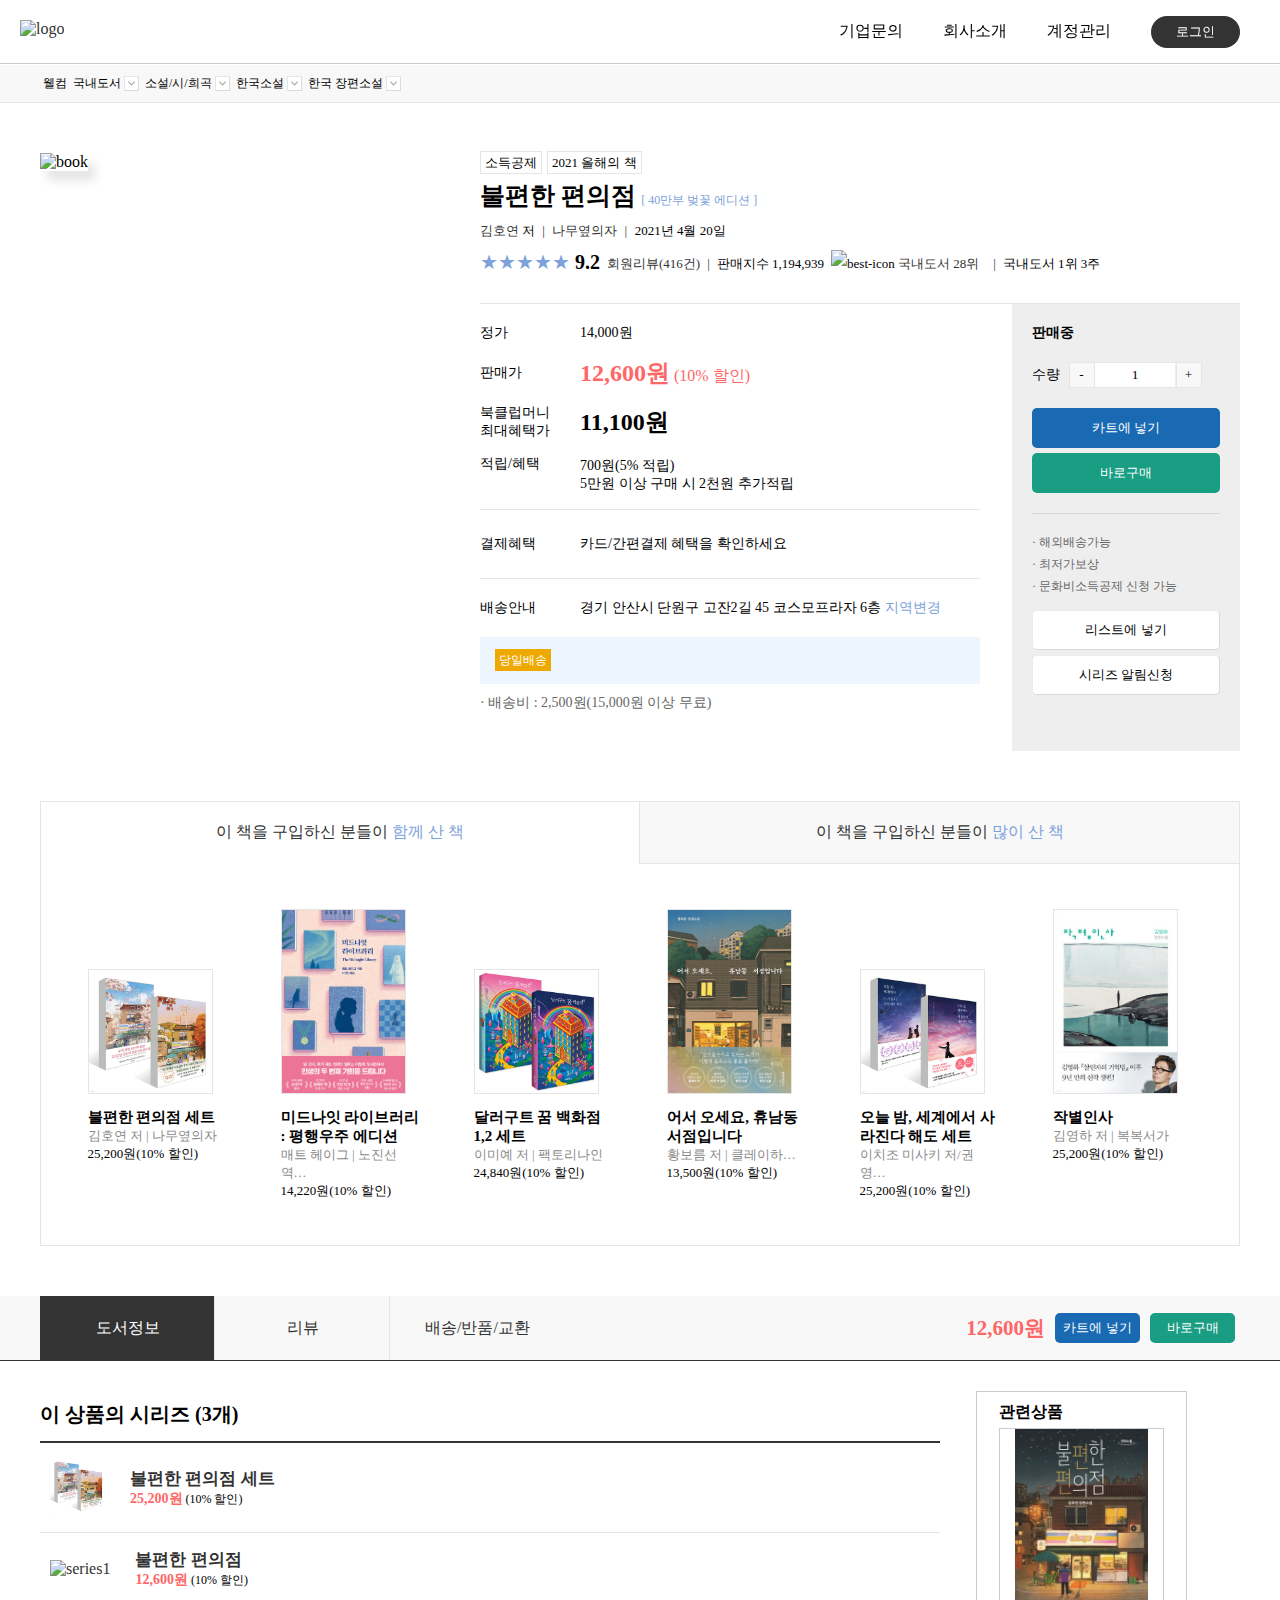
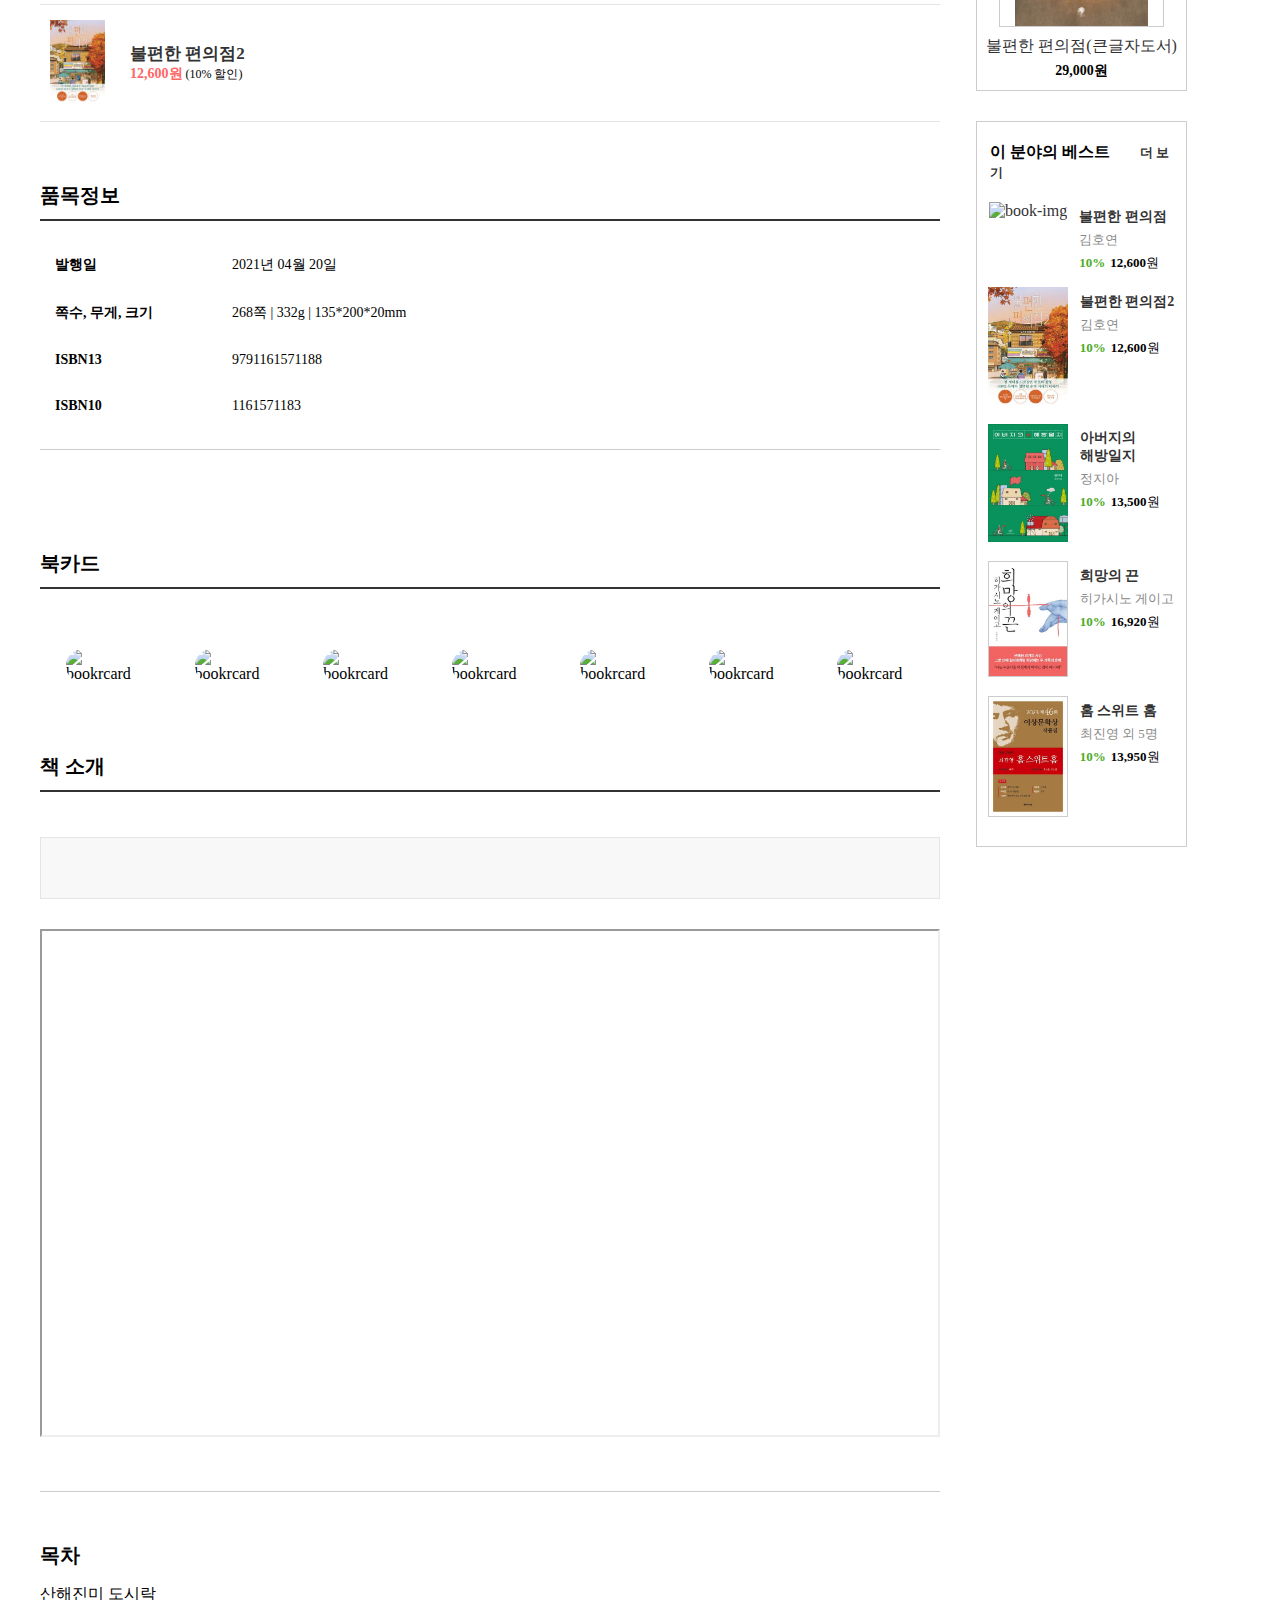
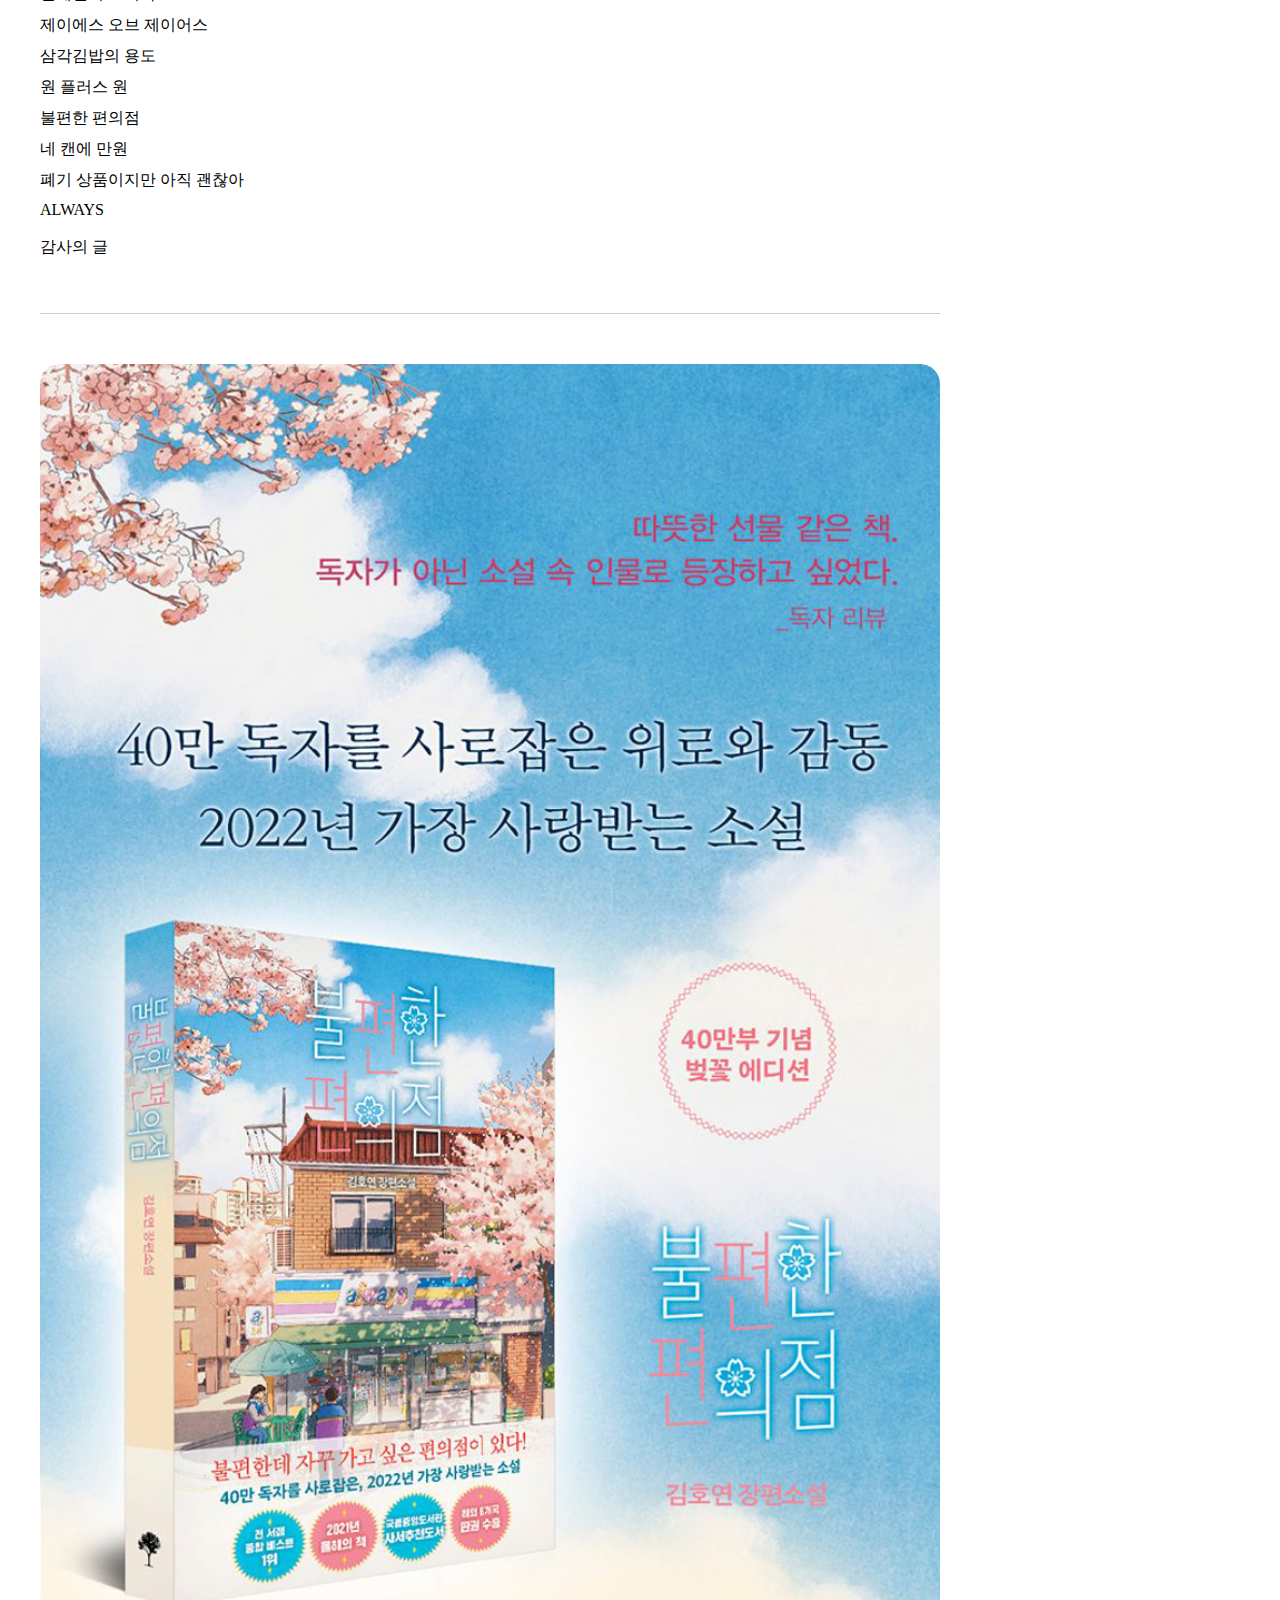
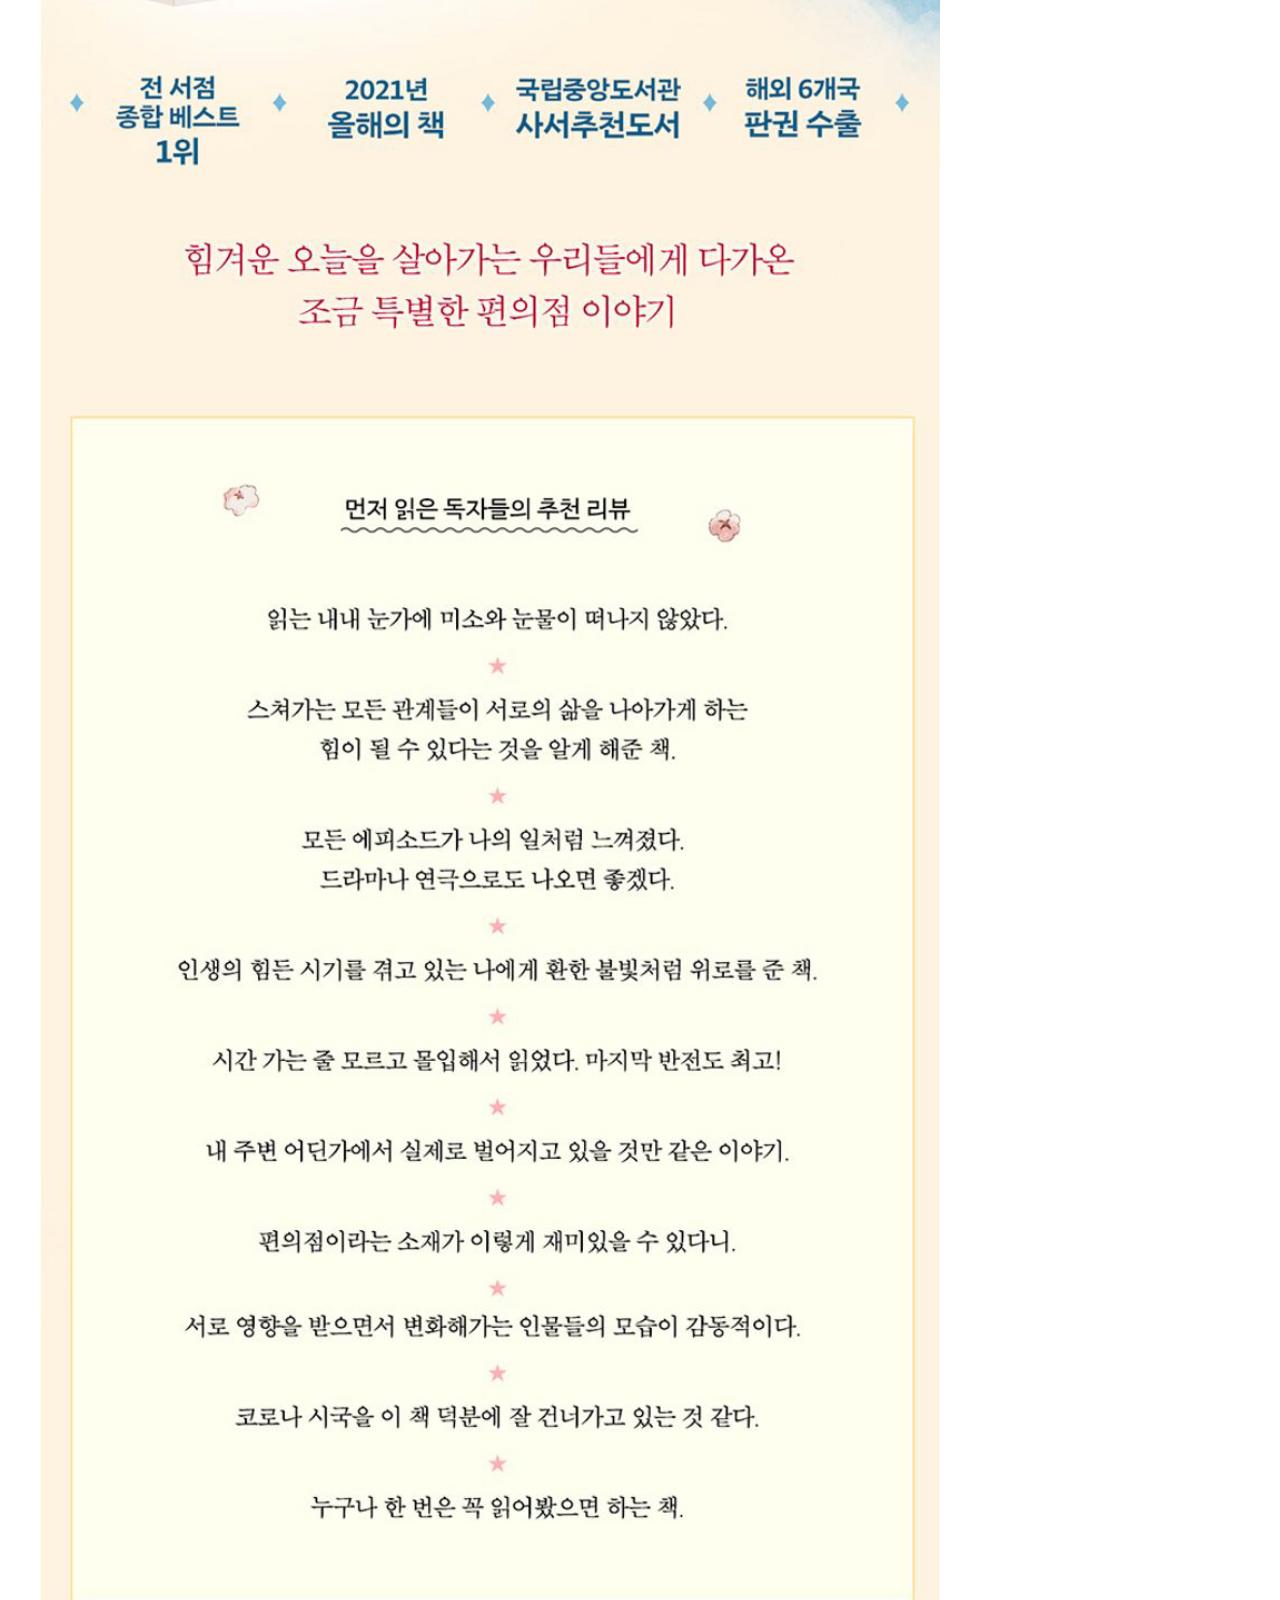
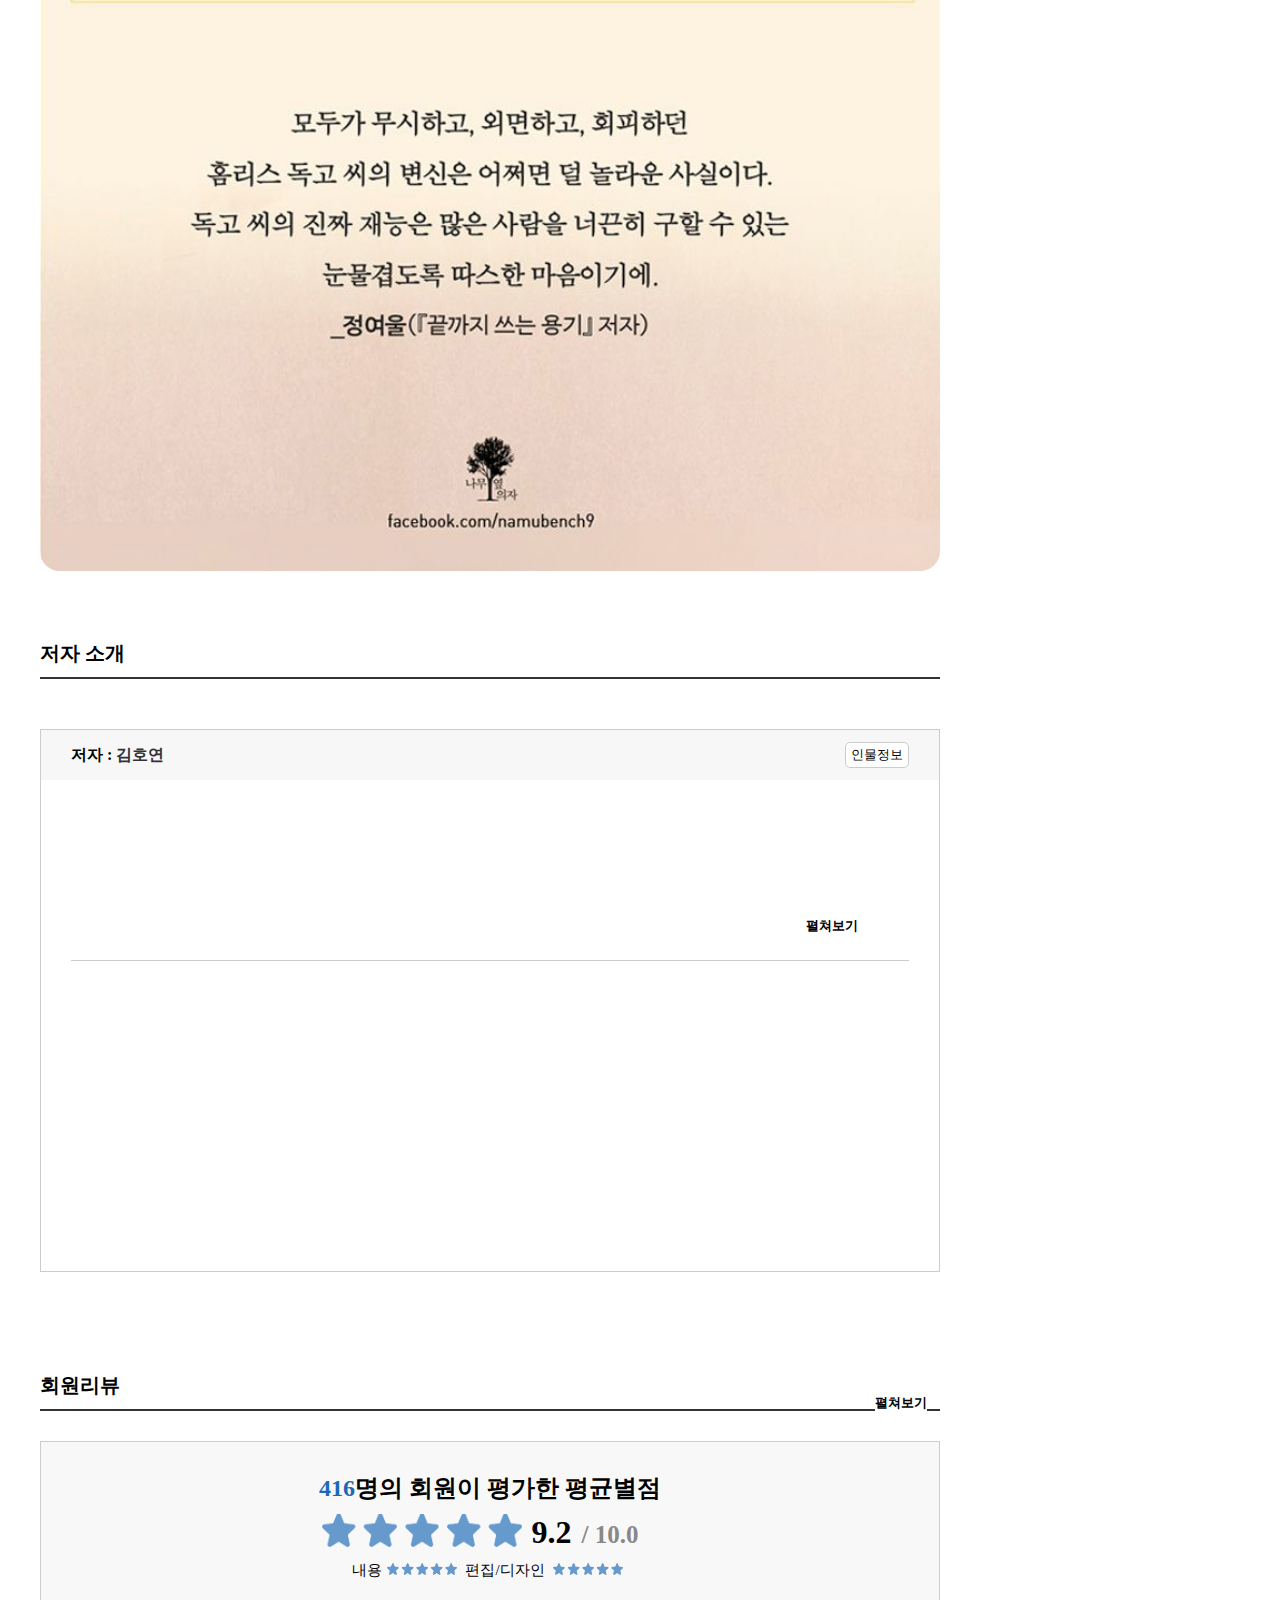
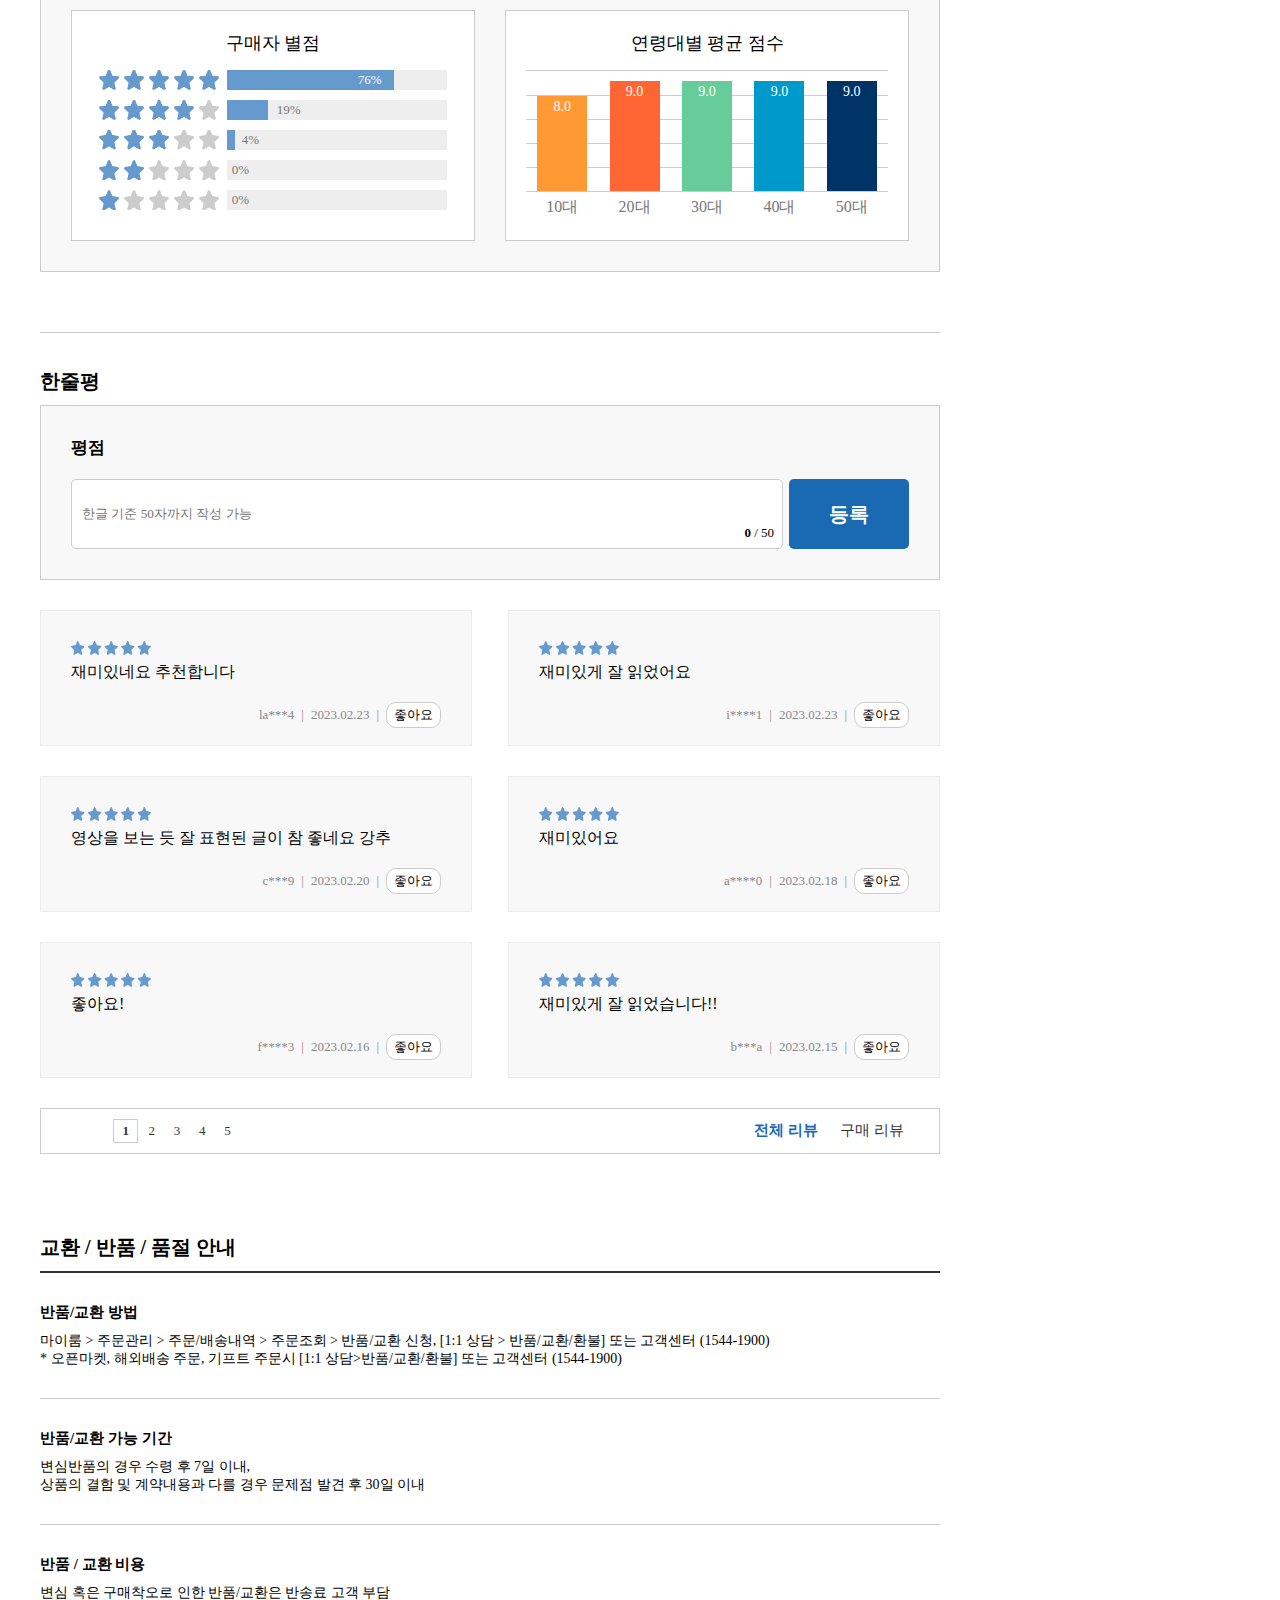
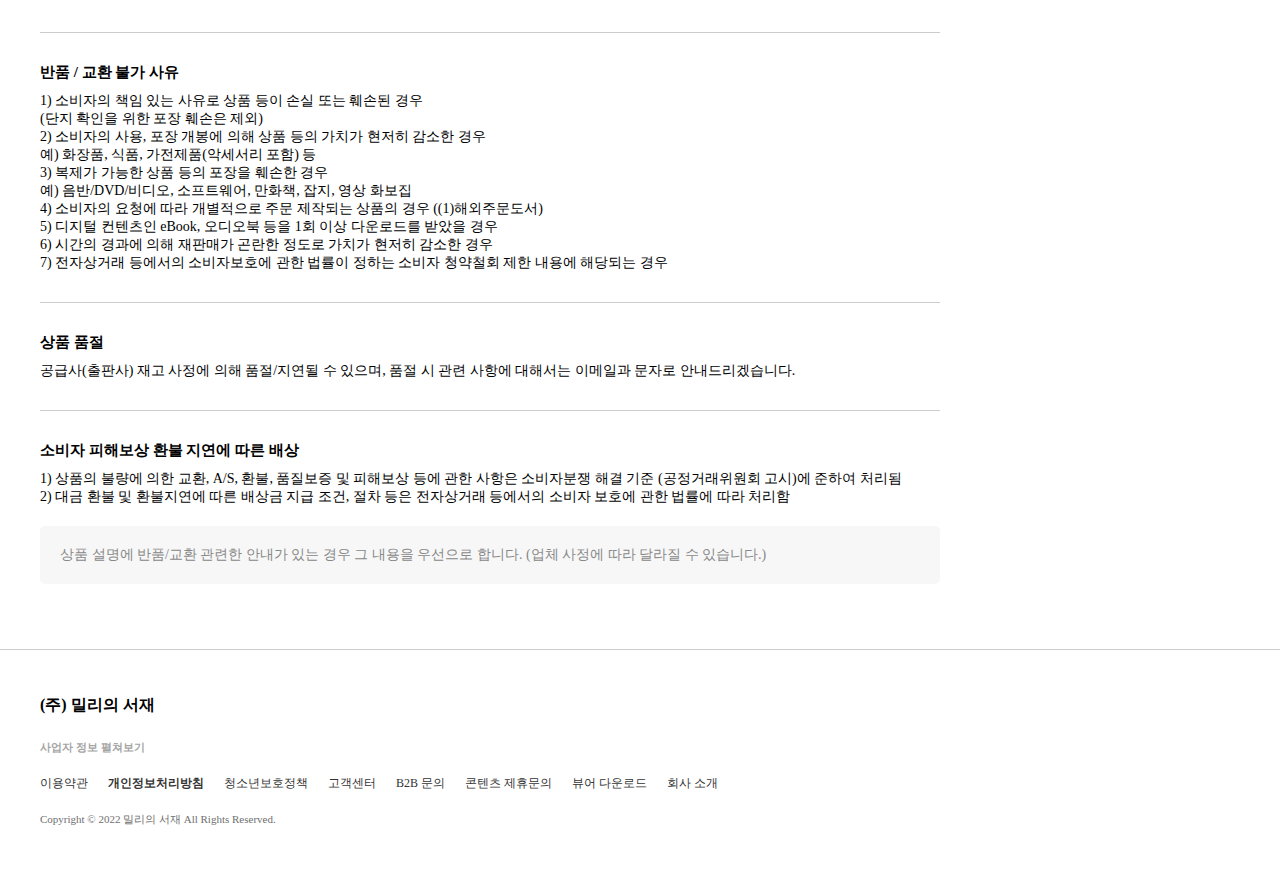
==== commit 7f8b9927: "230226" ====
--- a/sub.html
+++ b/sub.html
@@ -9,6 +9,7 @@
     <link rel="stylesheet" href="css/common.css">
     <link rel="stylesheet" href="css/sub.css">
     <script src="https://ajax.aspnetcdn.com/ajax/jQuery/jquery-3.6.0.min.js"></script>
+    <script src="js/common.js"></script>
     <script src="js/sub.js"></script>
     <!-- fontawesome -->
     <script src="https://kit.fontawesome.com/0c99aebf9b.js" crossorigin="anonymous"></script>
@@ -34,28 +35,26 @@
             <div class="map-wrap">
                 <ul>
                     <li>
-                        웰컴
-                        <a href="#"><img src="img1/right.png" alt="right-arrow"></a>
+                        웰컴  <i class="fa-solid fa-chevron-right map-right"></i>
                     </li>
                     <li>
                         국내도서
                         <a href="#"><img src="img1/down.png" alt="down-arrow"></a>
-                        <a href="#"><img src="img1/right.png" alt="right-arrow"></a>
+                        <i class="fa-solid fa-chevron-right map-right"></i>
                     </li>
                     <li>
                         소설/시/희곡
                         <a href="#"><img src="img1/down.png" alt="down-arrow"></a>
-                        <a href="#"><img src="img1/right.png" alt="right-arrow"></a>
+                        <i class="fa-solid fa-chevron-right map-right"></i>
                     </li>
                     <li>
                         한국소설
                         <a href="#"><img src="img1/down.png" alt="down-arrow"></a>
-                        <a href="#"><img src="img1/right.png" alt="right-arrow"></a>
+                        <i class="fa-solid fa-chevron-right map-right"></i>
                     </li>
                     <li>
                         한국 장편소설
                         <a href="#"><img src="img1/down.png" alt="down-arrow"></a>
-                        <a href="#"><img src="img1/right.png" alt="right-arrow"></a>
                     </li>
                 </ul>
             </div>
@@ -73,9 +72,9 @@
                         </ul>
                         <p><b>불편한 편의점</b><span>[ 40만부 벚꽃 에디션 ]</span></p>
                         <ul>
-                            <li><a href="#">김호연</a> <span>저</span></li>
-                            <li><a href="#"> 나무옆의자</a><span></span></li>
-                            <li><a href="#">2021년 4월 20일</a></li>
+                            <li><a href="#none">김호연</a> <span>저</span></li>
+                            <li><a href="#none"> 나무옆의자</a><span></span></li>
+                            <li>2021년 4월 20일</li>
                         </ul>
                         <ul>
                             <li>
@@ -83,7 +82,7 @@
                                 <b>9.2</b>
                             </li>
                             <li>
-                                <a href="#">회원리뷰(<span>416</span>건)</a>
+                                <a href="#review">회원리뷰(<span>416</span>건)</a>
                             </li>
                             <li>
                                 <span>판매지수 1,194,939</span>
@@ -312,13 +311,13 @@
             <div class="choice-nav-wrap">
                 <ul>
                     <li class="cho-nav-bg">
-                        <a href="#" class="cho-nav-font">도서정보</a>
-                    </li>
-                    <li>
-                        <a href="#review">리뷰</a>
-                    </li>
-                    <li>
-                        <a href="#">배송/반품/교환</a>
+                        <a href="#none" class="cho-nav-font">도서정보</a>
+                    </li>
+                    <li>
+                        <a href="#none">리뷰</a>
+                    </li>
+                    <li>
+                        <a href="#none">배송/반품/교환</a>
                     </li>
                 </ul>
                 <ul>
@@ -480,7 +479,7 @@
                         <h3>회원리뷰</h3>
                         <div class="review-box-graph">
                             <div class="review-header">
-                                <h3><span>413</span>명의 회원이 평가한 평균별점</h3>
+                                <h3><span>416</span>명의 회원이 평가한 평균별점</h3>
                                 <div class="rv-header-box">
                                     <div class="rv-header-first">
                                         <img src="img1/bluestar5.png" alt="bluestar5">
@@ -588,12 +587,14 @@
                         <div class="review-box-input">
                             <div class="inputbox-header">
                                 <p>평점</p>
-                                <div class="starbox">
-                                    <img src="img1/graystar1.png" alt="small-graystar" class="small-star1">
-                                    <img src="img1/graystar1.png" alt="small-graystar" class="small-star2">
-                                    <img src="img1/graystar1.png" alt="small-graystar" class="small-star3">
-                                    <img src="img1/graystar1.png" alt="small-graystar" class="small-star4">
-                                    <img src="img1/graystar1.png" alt="small-graystar" class="small-star5">
+                                <div id="starbox">
+                                    <ul>
+                                        <li class="s1"></li>
+                                        <li class="s2"></li>
+                                        <li class="s3"></li>
+                                        <li class="s4"></li>
+                                        <li class="s5"></li>
+                                    </ul>
                                 </div>
                             </div>
                             <div class="inputbox-bottom">
@@ -602,6 +603,136 @@
                                 <button class="send">등록</button>
                             </div>
                         </div>
+                        <div class="review-list">
+                            <div class="rv-list-header">
+                                <div>
+                                    <img src="img1/sbluestar5.png" alt="bluestar5">
+                                    <p>재미있네요 추천합니다</p>
+                                    <ul>
+                                        <li>la***4</li>
+                                        <li>2023.02.23</li>
+                                        <li><button>좋아요</button></li>
+                                    </ul>
+                                </div>
+                                <div>
+                                    <img src="img1/sbluestar5.png" alt="bluestar5">
+                                    <p>재미있게 잘 읽었어요</p>
+                                    <ul>
+                                        <li>i****1</li>
+                                        <li>2023.02.23</li>
+                                        <li><button>좋아요</button></li>
+                                    </ul>
+                                </div>
+                                <div>
+                                    <img src="img1/sbluestar5.png" alt="bluestar5">
+                                    <p>영상을 보는 듯 잘 표현된 글이 참 좋네요 강추</p>
+                                    <ul>
+                                        <li>c***9</li>
+                                        <li>2023.02.20</li>
+                                        <li><button>좋아요</button></li>
+                                    </ul>
+                                </div>
+                                <div>
+                                    <img src="img1/sbluestar5.png" alt="bluestar5">
+                                    <p>재미있어요</p>
+                                    <ul>
+                                        <li>a****0</li>
+                                        <li>2023.02.18</li>
+                                        <li><button>좋아요</button></li>
+                                    </ul>
+                                </div>
+                                <div>
+                                    <img src="img1/sbluestar5.png" alt="bluestar5">
+                                    <p>좋아요!</p>
+                                    <ul>
+                                        <li>f****3</li>
+                                        <li>2023.02.16</li>
+                                        <li><button>좋아요</button></li>
+                                    </ul>
+                                </div>
+                                <div>
+                                    <img src="img1/sbluestar5.png" alt="bluestar5">
+                                    <p>재미있게 잘 읽었습니다!!</p>
+                                    <ul>
+                                        <li>b***a</li>
+                                        <li>2023.02.15</li>
+                                        <li><button>좋아요</button></li>
+                                    </ul>
+                                </div>
+                            </div>
+                            <div class="rv-list-bottom">
+                                <div class="rv-list-hd1">
+                                    <ul>
+                                        <li><a href="#none"><i class="fa-solid fa-angles-left"></i></a></li>
+                                        <li><a href="#none"><i class="fa-solid fa-angle-left rv-lf-btn"></i></a></li>
+                                        <li><a href="#none">1</a></li>
+                                        <li><a href="#none">2</a></li>
+                                        <li><a href="#none">3</a></li>
+                                        <li><a href="#none">4</a></li>
+                                        <li><a href="#none">5</a></li>
+                                        <li><a href="#none"><i class="fa-solid fa-angle-right rv-rg-btn"></i></a></li>
+                                        <li><a href="#none"><i class="fa-solid fa-angles-right"></i></a></li>
+                                    </ul>
+                                </div>
+                                <div class="rv-list-hd2">
+                                    <ul>
+                                        <li><a href="#none">전체 리뷰</a></li>
+                                        <li><a href="#none">구매 리뷰</a></li>
+                                    </ul>
+                                </div>
+                            </div>
+                        </div>
+                    </div>
+                    <div id="delivery">
+                        <h3>교환 / 반품 / 품절 안내</h3>
+                        <ul>
+                            <li>
+                                <b>반품/교환 방법</b>
+                                <ul>
+                                    <li>마이룸 > 주문관리 > 주문/배송내역 > 주문조회 > 반품/교환 신청, [1:1 상담 > 반품/교환/환불] 또는 고객센터 (1544-1900)</li>
+                                    <li>* 오픈마켓, 해외배송 주문, 기프트 주문시 [1:1 상담>반품/교환/환불] 또는 고객센터 (1544-1900)</li>
+                                </ul>
+                            </li>
+                            <li>
+                                <b>반품/교환 가능 기간</b>
+                                <ul>
+                                    <li>변심반품의 경우 수령 후 7일 이내,</li>
+                                    <li>상품의 결함 및 계약내용과 다를 경우 문제점 발견 후 30일 이내</li>
+                                </ul>
+                            </li>
+                            <li>
+                                <b>반품 / 교환 비용</b>
+                                <ul>
+                                    <li>변심 혹은 구매착오로 인한 반품/교환은 반송료 고객 부담</li>
+                                </ul>
+                            </li>
+                            <li>
+                                <b>반품 / 교환 불가 사유</b>
+                                <ul>
+                                    <li>1) 소비자의 책임 있는 사유로 상품 등이 손실 또는 훼손된 경우<br>(단지 확인을 위한 포장 훼손은 제외)</li>
+                                    <li>2) 소비자의 사용, 포장 개봉에 의해 상품 등의 가치가 현저히 감소한 경우<br>예) 화장품, 식품, 가전제품(악세서리 포함) 등</li>
+                                    <li>3) 복제가 가능한 상품 등의 포장을 훼손한 경우<br>예) 음반/DVD/비디오, 소프트웨어, 만화책, 잡지, 영상 화보집</li>
+                                    <li>4) 소비자의 요청에 따라 개별적으로 주문 제작되는 상품의 경우 ((1)해외주문도서)</li>
+                                    <li>5) 디지털 컨텐츠인 eBook, 오디오북 등을 1회 이상 다운로드를 받았을 경우</li>
+                                    <li>6) 시간의 경과에 의해 재판매가 곤란한 정도로 가치가 현저히 감소한 경우</li>
+                                    <li>7) 전자상거래 등에서의 소비자보호에 관한 법률이 정하는 소비자 청약철회 제한 내용에 해당되는 경우</li>
+                                </ul>
+                            </li>
+                            <li>
+                                <b>상품 품절</b>
+                                <ul>
+                                    <li>공급사(출판사) 재고 사정에 의해 품절/지연될 수 있으며, 품절 시 관련 사항에 대해서는 이메일과 문자로 안내드리겠습니다.</li>
+                                </ul>
+                            </li>
+                            <li>
+                                <b>소비자 피해보상 환불 지연에 따른 배상</b>
+                                <ul>
+                                    <li>1) 상품의 불량에 의한 교환, A/S, 환불, 품질보증 및 피해보상 등에 관한 사항은 소비자분쟁 해결 기준 (공정거래위원회 고시)에 준하여 처리됨</li>
+                                    <li>2) 대금 환불 및 환불지연에 따른 배상금 지급 조건, 절차 등은 전자상거래 등에서의 소비자 보호에 관한 법률에 따라 처리함</li>
+                                    <li>상품 설명에 반품/교환 관련한 안내가 있는 경우 그 내용을 우선으로 합니다. (업체 사정에 따라 달라질 수 있습니다.)</li>
+                                </ul>
+                            </li>
+                        </ul>
                     </div>
                 </div>
                 <div class="main-right">
@@ -618,7 +749,7 @@
                     <div class="right-best">
                         <h3>이 분야의 베스트<a href="#none">더 보기</a></h3>
                         <div class="right-best-box">
-                            <img src="img1/series1.jpg" alt="book-img">
+                            <a href="#none"><img src="img1/series1.jpg" alt="book-img"></a>
                             <div class="right-best-box-text">
                                 <a href="#none">불편한 편의점</a>
                                 <p>김호연</p>
@@ -626,7 +757,7 @@
                             </div>
                         </div>
                         <div class="right-best-box">
-                            <img src="img1/series2.jpg" alt="book-img">
+                            <a href="#none"><img src="img1/series2.jpg" alt="book-img"></a>
                             <div class="right-best-box-text">
                                 <a href="#none">불편한 편의점2</a>
                                 <p>김호연</p>
@@ -634,7 +765,7 @@
                             </div>
                         </div>
                         <div class="right-best-box">
-                            <img src="img1/right-best3.jpg" alt="book-img">
+                            <a href="#none"><img src="img1/right-best3.jpg" alt="book-img"></a>
                             <div class="right-best-box-text">
                                 <a href="#none">아버지의<br>해방일지</a>
                                 <p>정지아</p>
@@ -642,7 +773,7 @@
                             </div>
                         </div>
                         <div class="right-best-box">
-                            <img src="img1/right-best4.jpg" alt="book-img">
+                            <a href="#none"><img src="img1/right-best4.jpg" alt="book-img"></a>
                             <div class="right-best-box-text">
                                 <a href="#none">희망의 끈</a>
                                 <p>히가시노 게이고</p>
@@ -650,7 +781,7 @@
                             </div>
                         </div>
                         <div class="right-best-box">
-                            <img src="img1/right-best5.jpg" alt="book-img">
+                            <a href="#none"><img src="img1/right-best5.jpg" alt="book-img"></a>
                             <div class="right-best-box-text">
                                 <a href="#none">홈 스위트 홈</a>
                                 <p>최진영 외 5명</p>
@@ -662,7 +793,7 @@
             </div>
         </div>
     </div>
-    <script>
+    <script> // txt 가져오기 , 작가소개 책 ajax 가져오기
         $.get("textbox/text.txt", function (data) {
             $(".book-intro").html(data);
         });
@@ -687,11 +818,14 @@
         })
         .done(function (msg) {
             for (var i = 0; i < 5; i++) {
-                $(".authors-bookbox> .box").eq(i).append("<img src='" + msg.documents[i].thumbnail + "'>");
+                $(".authors-bookbox> .box").eq(i).append("<a href='#none'><img src='" + msg.documents[i].thumbnail +"'></a>");
                 $(".authors-bookbox> .box").eq(i).append("<h4>" + msg.documents[i].title + "</h4>");
             }
         });
     </script>
+    <div id="topbtn">
+        <i class="fa-solid fa-arrow-up-long"></i>
+    </div>
     <footer>
         <div class="footer-wrap">
             <div class="first-footer">
--- a/css/sub.css
+++ b/css/sub.css
@@ -14,6 +14,10 @@
   font-style: normal;
 }
 /* font-family: 'NanumSquare'; */
+header {
+  background-color: #fff;
+}
+
 #All {
   padding-top: 65px;
 }
@@ -24,7 +28,7 @@
   border-bottom: 1px solid #e5e5e5;
 }
 #map .map-wrap {
-  width: 1400px;
+  width: 1200px;
   margin: 0 auto;
   padding: 10px 0;
 }
@@ -33,11 +37,16 @@
 }
 #map .map-wrap ul li {
   font-size: 12px;
+  padding: 0 3px;
 }
 #map .map-wrap ul li a img {
-  width: 20px;
-  height: 20px;
+  width: 15px;
+  height: 15px;
   margin-bottom: -4px;
+}
+#map .map-wrap ul li .map-right {
+  color: #999;
+  font-size: 12px;
 }
 
 #title {
@@ -89,9 +98,13 @@
 }
 #title .title-wrap .title-two .title2-1 ul:nth-of-type(2) li {
   padding-right: 7px;
+  font-size: 13px;
 }
 #title .title-wrap .title-two .title2-1 ul:nth-of-type(2) li a {
   font-size: 13px;
+}
+#title .title-wrap .title-two .title2-1 ul:nth-of-type(2) li a:hover {
+  text-decoration: underline;
 }
 #title .title-wrap .title-two .title2-1 ul:nth-of-type(2) li span {
   font-size: 13px;
@@ -123,6 +136,9 @@
   font-size: 13px;
   line-height: 28px;
 }
+#title .title-wrap .title-two .title2-1 ul:nth-of-type(3) li:nth-child(2) a:hover {
+  text-decoration: underline;
+}
 #title .title-wrap .title-two .title2-1 ul:nth-of-type(3) li:nth-child(3) {
   font-size: 13px;
   margin-right: 7px;
@@ -144,6 +160,9 @@
   width: 48px;
   height: 18px;
   margin-bottom: -4px;
+}
+#title .title-wrap .title-two .title2-1 ul:nth-of-type(3) li:nth-of-type(4) a:hover {
+  text-decoration: underline;
 }
 #title .title-wrap .title-two .title2-1 ul:nth-of-type(3) li:nth-of-type(5) {
   font-size: 13px;
@@ -347,10 +366,11 @@
 }
 #manybuy .manybuy-wrap .manybuy-list ul li {
   width: 599px;
+  padding: 20px 0;
   background-color: #f8f8f8;
-  padding: 20px 0;
   text-align: center;
   border-bottom: 1px solid #e5e5e5;
+  cursor: pointer;
 }
 #manybuy .manybuy-wrap .manybuy-list ul li:nth-of-type(1) {
   border-right: 1px solid #e5e5e5;
@@ -718,6 +738,9 @@
   font-size: 16px;
   font-family: "Pretendard-Regular";
 }
+#main .main-wrap .main-left #authors .authors-box .authors-header h4 a:hover {
+  text-decoration: underline;
+}
 #main .main-wrap .main-left #authors .authors-box .authors-header button {
   padding: 3px 5px;
   margin: 0 30px;
@@ -840,13 +863,14 @@
 }
 #main .main-wrap .main-left #review {
   width: 100%;
+  margin-bottom: 80px;
 }
 #main .main-wrap .main-left #review > h3:first-child {
   padding-bottom: 10px;
   border-bottom: 2px solid #333;
 }
 #main .main-wrap .main-left #review .review-box-graph {
-  margin: 30px 0 60px 0;
+  margin: 30px 0 60px;
   padding: 30px 0;
   background-color: #f8f8f8;
   border: 1px solid #ccc;
@@ -863,7 +887,7 @@
   color: #196ab3;
 }
 #main .main-wrap .main-left #review .review-box-graph .review-header .rv-header-box > div {
-  margin: 0 0 10px 0;
+  margin: 0 0 10px;
   display: flex;
   justify-content: center;
 }
@@ -1066,7 +1090,7 @@
   color: #777;
 }
 #main .main-wrap .main-left #review > h3:nth-child(3) {
-  padding: 35px 0 10px 0;
+  padding: 35px 0 10px;
   border-top: 1px solid #ccc;
 }
 #main .main-wrap .main-left #review .review-box-input {
@@ -1083,8 +1107,27 @@
   font-size: 17px;
   font-weight: bold;
 }
-#main .main-wrap .main-left #review .review-box-input > div:first-child img {
-  cursor: pointer;
+#main .main-wrap .main-left #review .review-box-input > div:first-child #starbox ul li {
+  width: 24px;
+  height: 22px;
+  float: left;
+  background: url(../img1/star.png) no-repeat;
+  cursor: pointer;
+}
+#main .main-wrap .main-left #review .review-box-input > div:first-child #starbox.star1 .s1 {
+  background-position: 0 -24px;
+}
+#main .main-wrap .main-left #review .review-box-input > div:first-child #starbox.star2 .s1, #main .main-wrap .main-left #review .review-box-input > div:first-child #starbox.star2 .s2 {
+  background-position: 0 -24px;
+}
+#main .main-wrap .main-left #review .review-box-input > div:first-child #starbox.star3 .s1, #main .main-wrap .main-left #review .review-box-input > div:first-child #starbox.star3 .s2, #main .main-wrap .main-left #review .review-box-input > div:first-child #starbox.star3 .s3 {
+  background-position: 0 -24px;
+}
+#main .main-wrap .main-left #review .review-box-input > div:first-child #starbox.star4 .s1, #main .main-wrap .main-left #review .review-box-input > div:first-child #starbox.star4 .s2, #main .main-wrap .main-left #review .review-box-input > div:first-child #starbox.star4 .s3, #main .main-wrap .main-left #review .review-box-input > div:first-child #starbox.star4 .s4 {
+  background-position: 0 -24px;
+}
+#main .main-wrap .main-left #review .review-box-input > div:first-child #starbox.star5 .s1, #main .main-wrap .main-left #review .review-box-input > div:first-child #starbox.star5 .s2, #main .main-wrap .main-left #review .review-box-input > div:first-child #starbox.star5 .s3, #main .main-wrap .main-left #review .review-box-input > div:first-child #starbox.star5 .s4, #main .main-wrap .main-left #review .review-box-input > div:first-child #starbox.star5 .s5 {
+  background-position: 0 -24px;
 }
 #main .main-wrap .main-left #review .review-box-input > div:last-child {
   position: relative;
@@ -1118,6 +1161,119 @@
   border-radius: 5px;
   cursor: pointer;
 }
+#main .main-wrap .main-left #review .review-list .rv-list-header {
+  width: 100%;
+  margin-bottom: 30px;
+  display: flex;
+  flex-wrap: wrap;
+  justify-content: space-between;
+}
+#main .main-wrap .main-left #review .review-list .rv-list-header > div {
+  width: 48%;
+  margin-top: 30px;
+  padding: 30px 30px 17px;
+  background-color: #f8f8f8;
+  border: 1px solid #ebebeb;
+  font-family: "NanumSquare";
+}
+#main .main-wrap .main-left #review .review-list .rv-list-header > div img {
+  width: 80px;
+  margin-bottom: 3px;
+}
+#main .main-wrap .main-left #review .review-list .rv-list-header > div ul {
+  display: flex;
+  align-items: center;
+  justify-content: flex-end;
+}
+#main .main-wrap .main-left #review .review-list .rv-list-header > div ul li {
+  font-size: 13px;
+  color: #888;
+}
+#main .main-wrap .main-left #review .review-list .rv-list-header > div ul li:not(:last-child) {
+  padding-right: 7px;
+}
+#main .main-wrap .main-left #review .review-list .rv-list-header > div ul li button {
+  padding: 3px 7px;
+  font-size: 13px;
+  border: none;
+  border: 1px solid #ccc;
+  border-radius: 10px;
+  background-color: #fff;
+  cursor: pointer;
+}
+#main .main-wrap .main-left #review .review-list .rv-list-header > div ul li:not(:last-child):after {
+  content: "|";
+  padding-left: 7px;
+}
+#main .main-wrap .main-left #review .review-list .rv-list-header > div p {
+  height: 40px;
+}
+#main .main-wrap .main-left #review .review-list .rv-list-bottom {
+  padding: 10px 35px;
+  border: 1px solid #ccc;
+  display: flex;
+  align-items: center;
+  justify-content: space-between;
+}
+#main .main-wrap .main-left #review .review-list .rv-list-bottom div:nth-of-type(1) {
+  width: 200px;
+}
+#main .main-wrap .main-left #review .review-list .rv-list-bottom div:nth-of-type(1) li {
+  padding: 3px 8px;
+  font-size: 13px;
+}
+#main .main-wrap .main-left #review .review-list .rv-list-bottom div:nth-of-type(1) li:nth-of-type(3) {
+  font-weight: bold;
+  border: 1px solid #ccc;
+}
+#main .main-wrap .main-left #review .review-list .rv-list-bottom div:nth-of-type(1) li:not(:nth-of-type(1), :nth-of-type(2), :nth-of-type(8), :last-child):hover {
+  border: 1px solid #ccc;
+}
+#main .main-wrap .main-left #review .review-list .rv-list-bottom div:nth-of-type(2) {
+  width: 150px;
+}
+#main .main-wrap .main-left #review .review-list .rv-list-bottom div:nth-of-type(2) li {
+  font-size: 15px;
+}
+#main .main-wrap .main-left #review .review-list .rv-list-bottom div:nth-of-type(2) li:first-child a {
+  font-weight: bold;
+  color: #196ab3;
+}
+#main .main-wrap .main-left #review .review-list .rv-list-bottom div ul {
+  display: flex;
+  align-items: center;
+  justify-content: space-between;
+}
+#main .main-wrap .main-left #delivery h3 {
+  padding-bottom: 10px;
+  border-bottom: 2px solid #333;
+}
+#main .main-wrap .main-left #delivery > ul {
+  margin-bottom: 35px;
+}
+#main .main-wrap .main-left #delivery > ul > li {
+  padding: 30px 0;
+}
+#main .main-wrap .main-left #delivery > ul > li:not(:last-child) {
+  border-bottom: 1px solid #ccc;
+}
+#main .main-wrap .main-left #delivery > ul > li b {
+  margin-bottom: 10px;
+  display: inline-block;
+  font-family: "NanumSquare";
+  font-size: 15px;
+}
+#main .main-wrap .main-left #delivery > ul > li:last-child > ul > li:last-child {
+  margin-top: 20px;
+  padding: 20px;
+  background-color: #f7f7f7;
+  border-radius: 5px;
+  color: #888;
+}
+#main .main-wrap .main-left #delivery ul li {
+  font-family: "NanumSquare";
+  font-size: 14px;
+}
 #main .main-wrap .main-right {
   width: 22%;
   padding: 30px 0;
@@ -1201,4 +1357,25 @@
 }
 #main .main-wrap .main-right .right-best .right-best-box div p:nth-of-type(2) span {
   font-weight: bold;
+}
+
+#topbtn {
+  width: 55px;
+  height: 55px;
+  background-color: #fff;
+  color: #999;
+  box-shadow: 0px 0px 10px #ccc;
+  border-radius: 40px;
+  position: fixed;
+  bottom: 30px;
+  right: 35px;
+  cursor: pointer;
+  text-align: center;
+  font-size: 25px;
+  line-height: 53px;
+  display: none;
+}
+
+footer {
+  border-top: 1px solid #ccc;
 }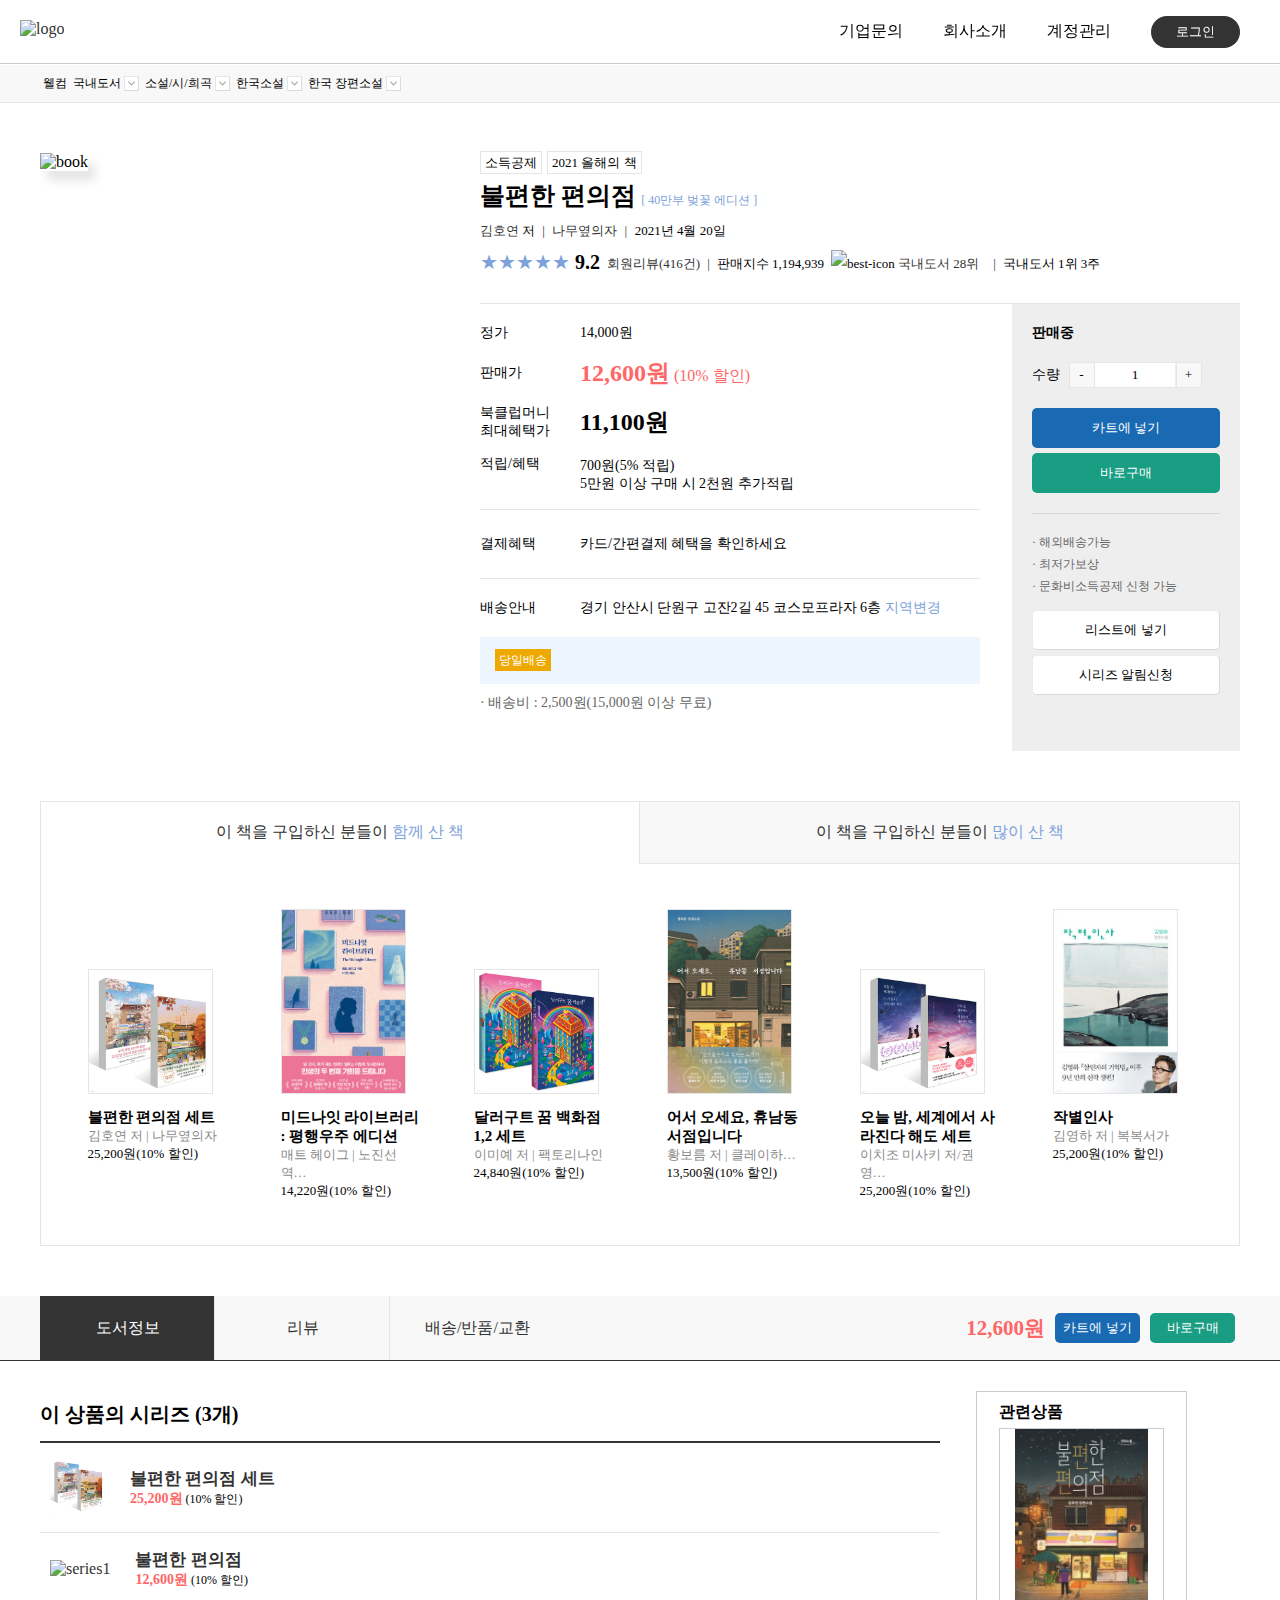
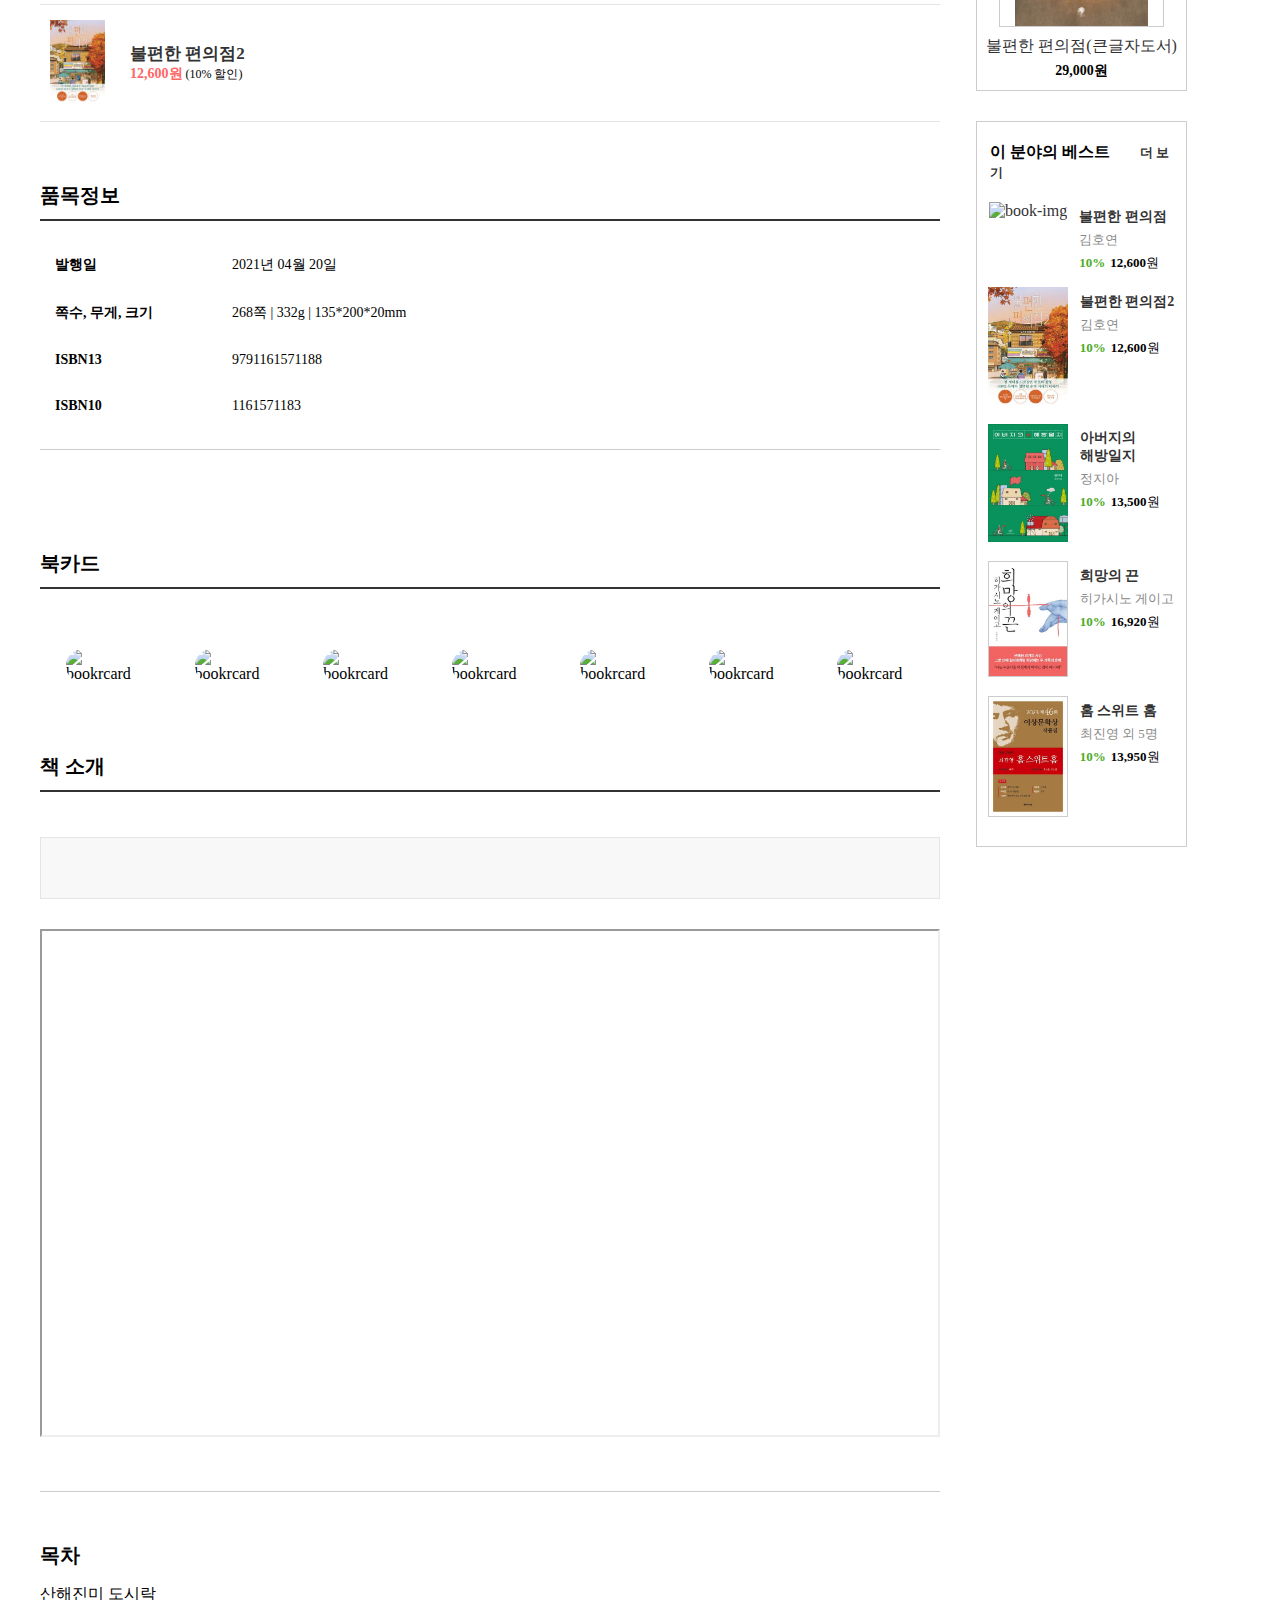
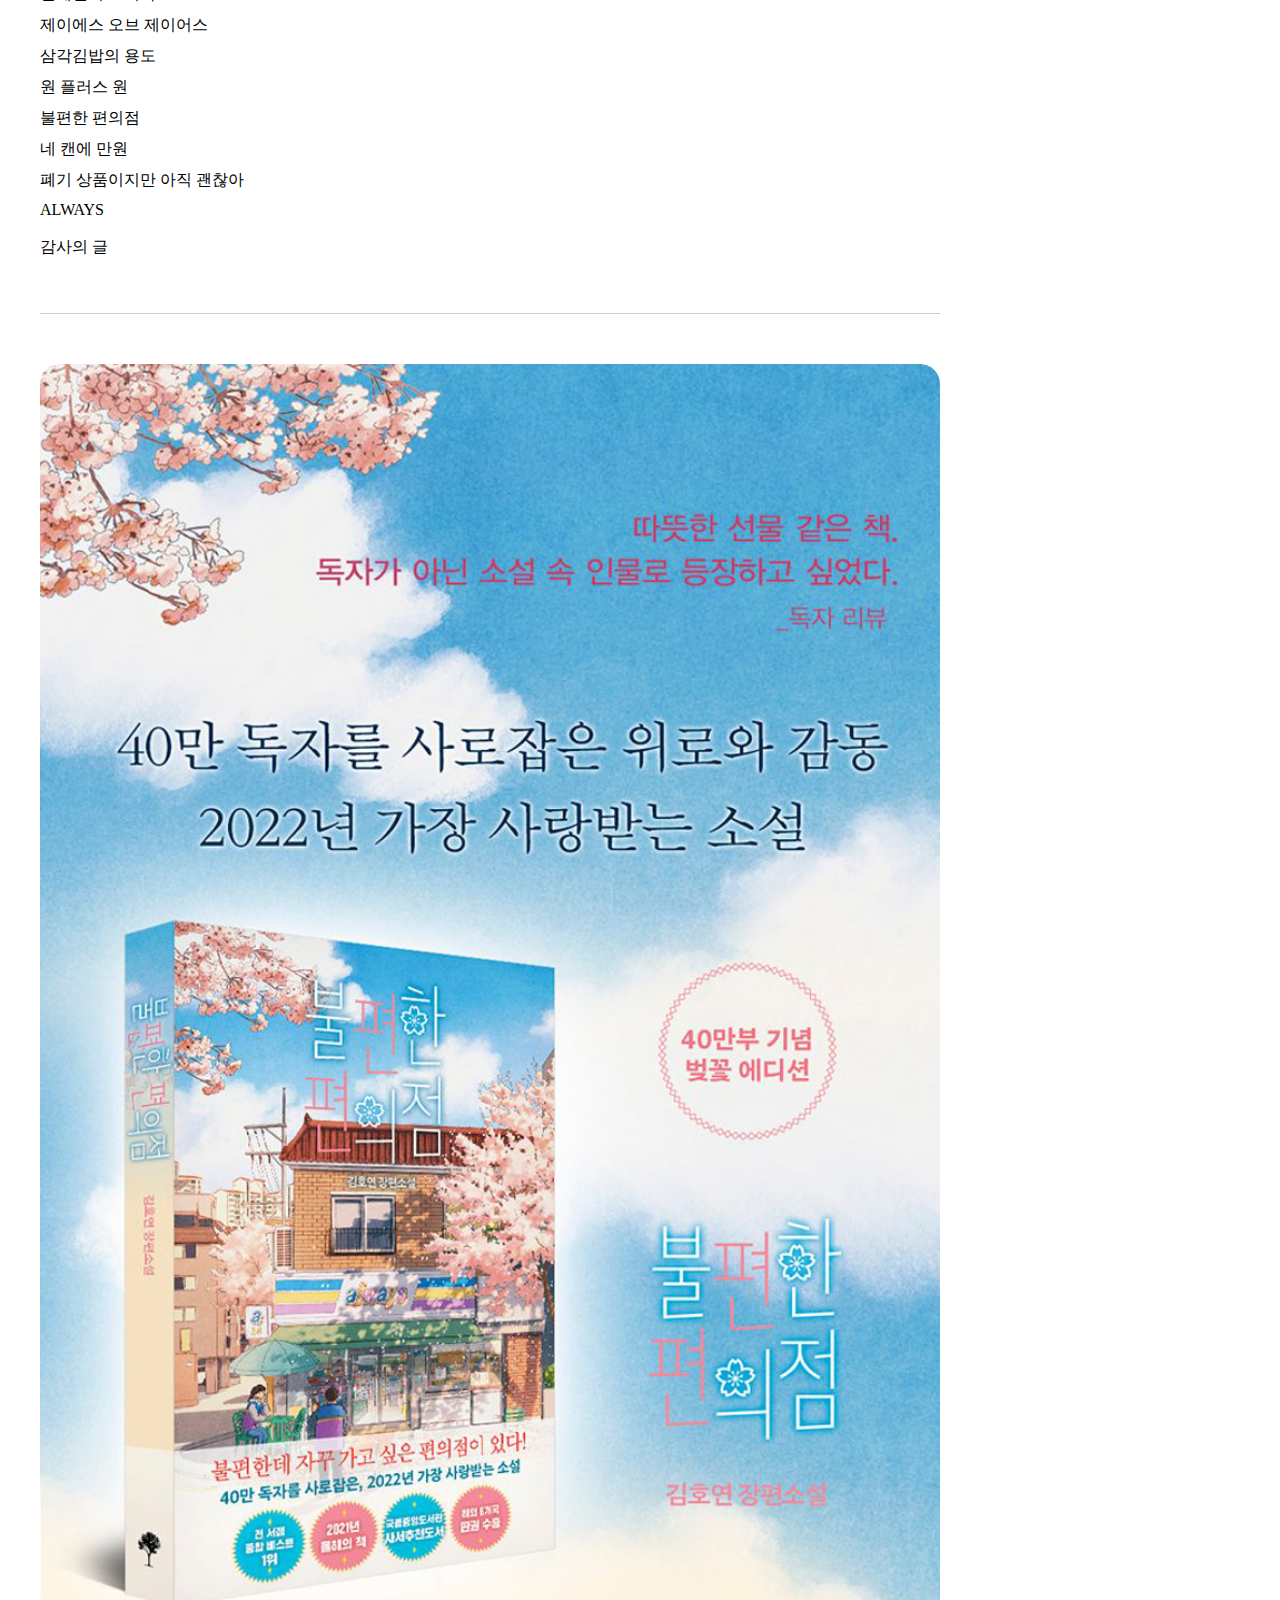
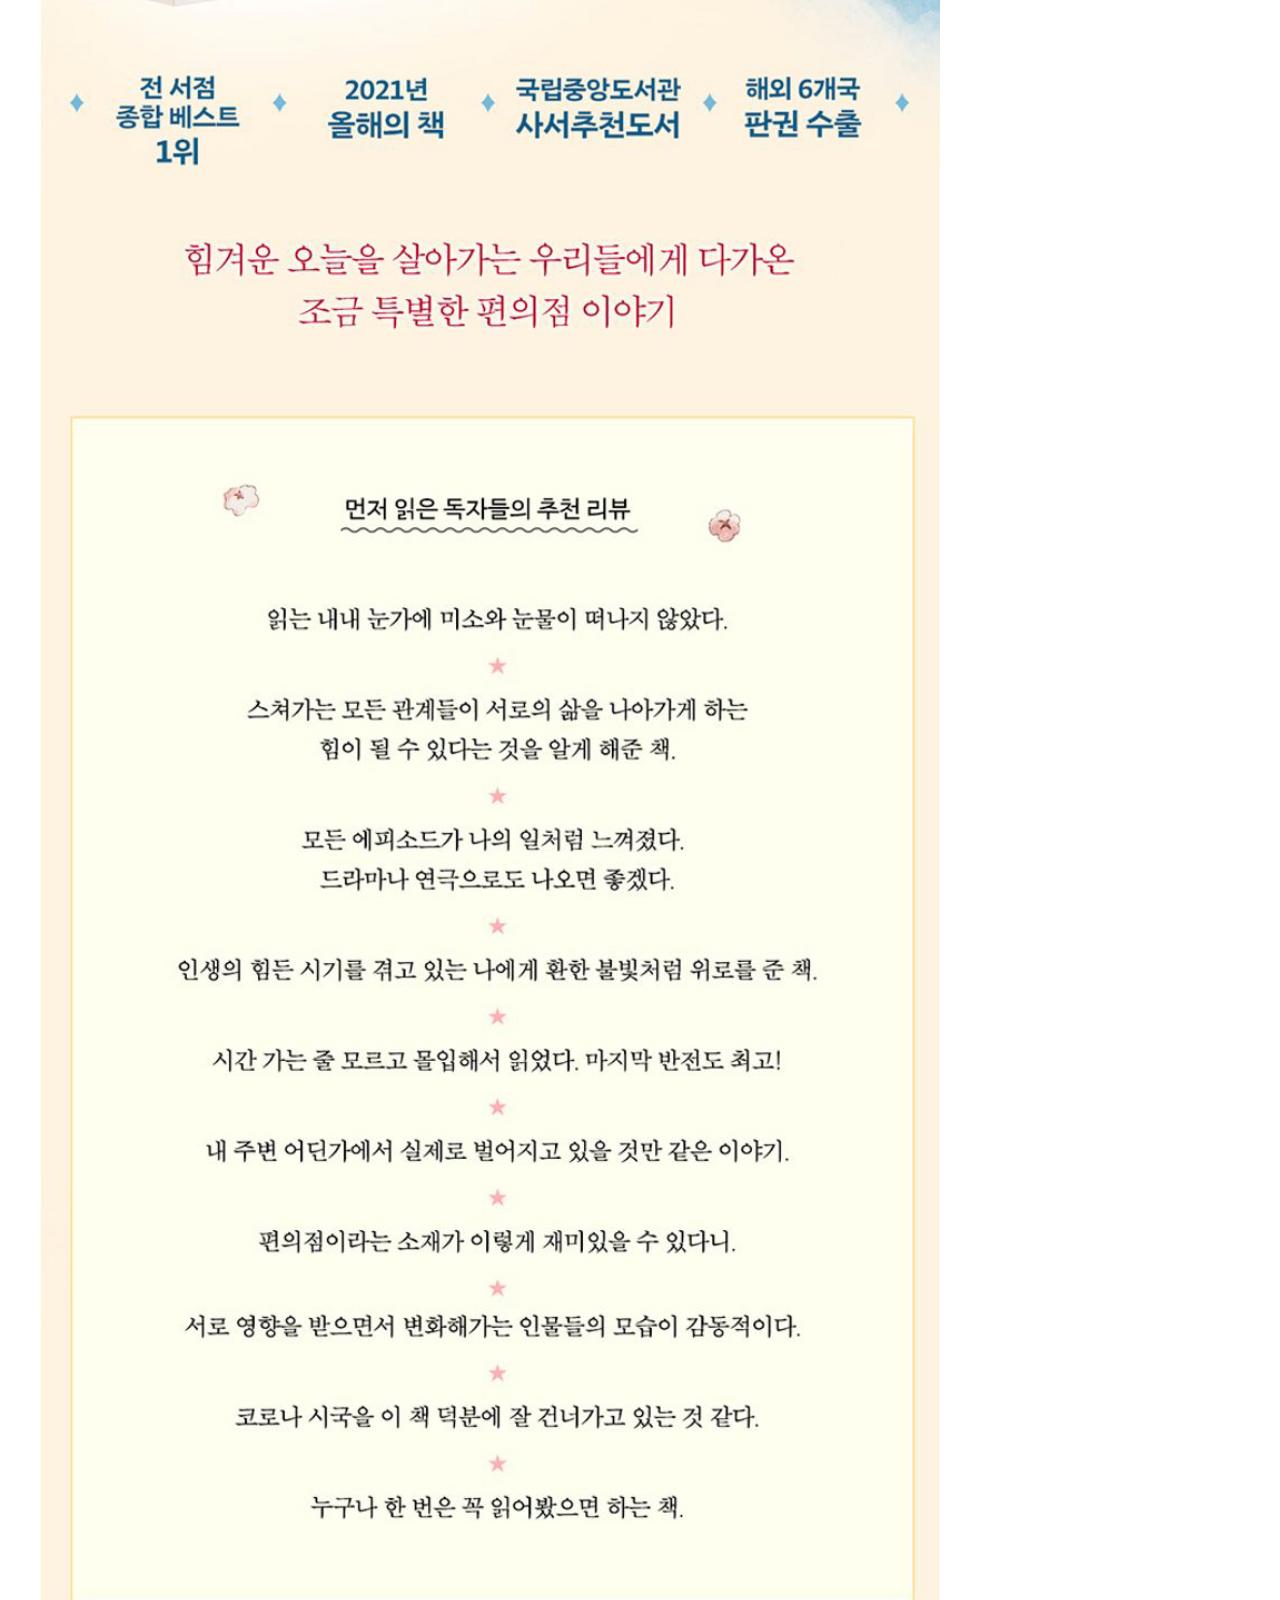
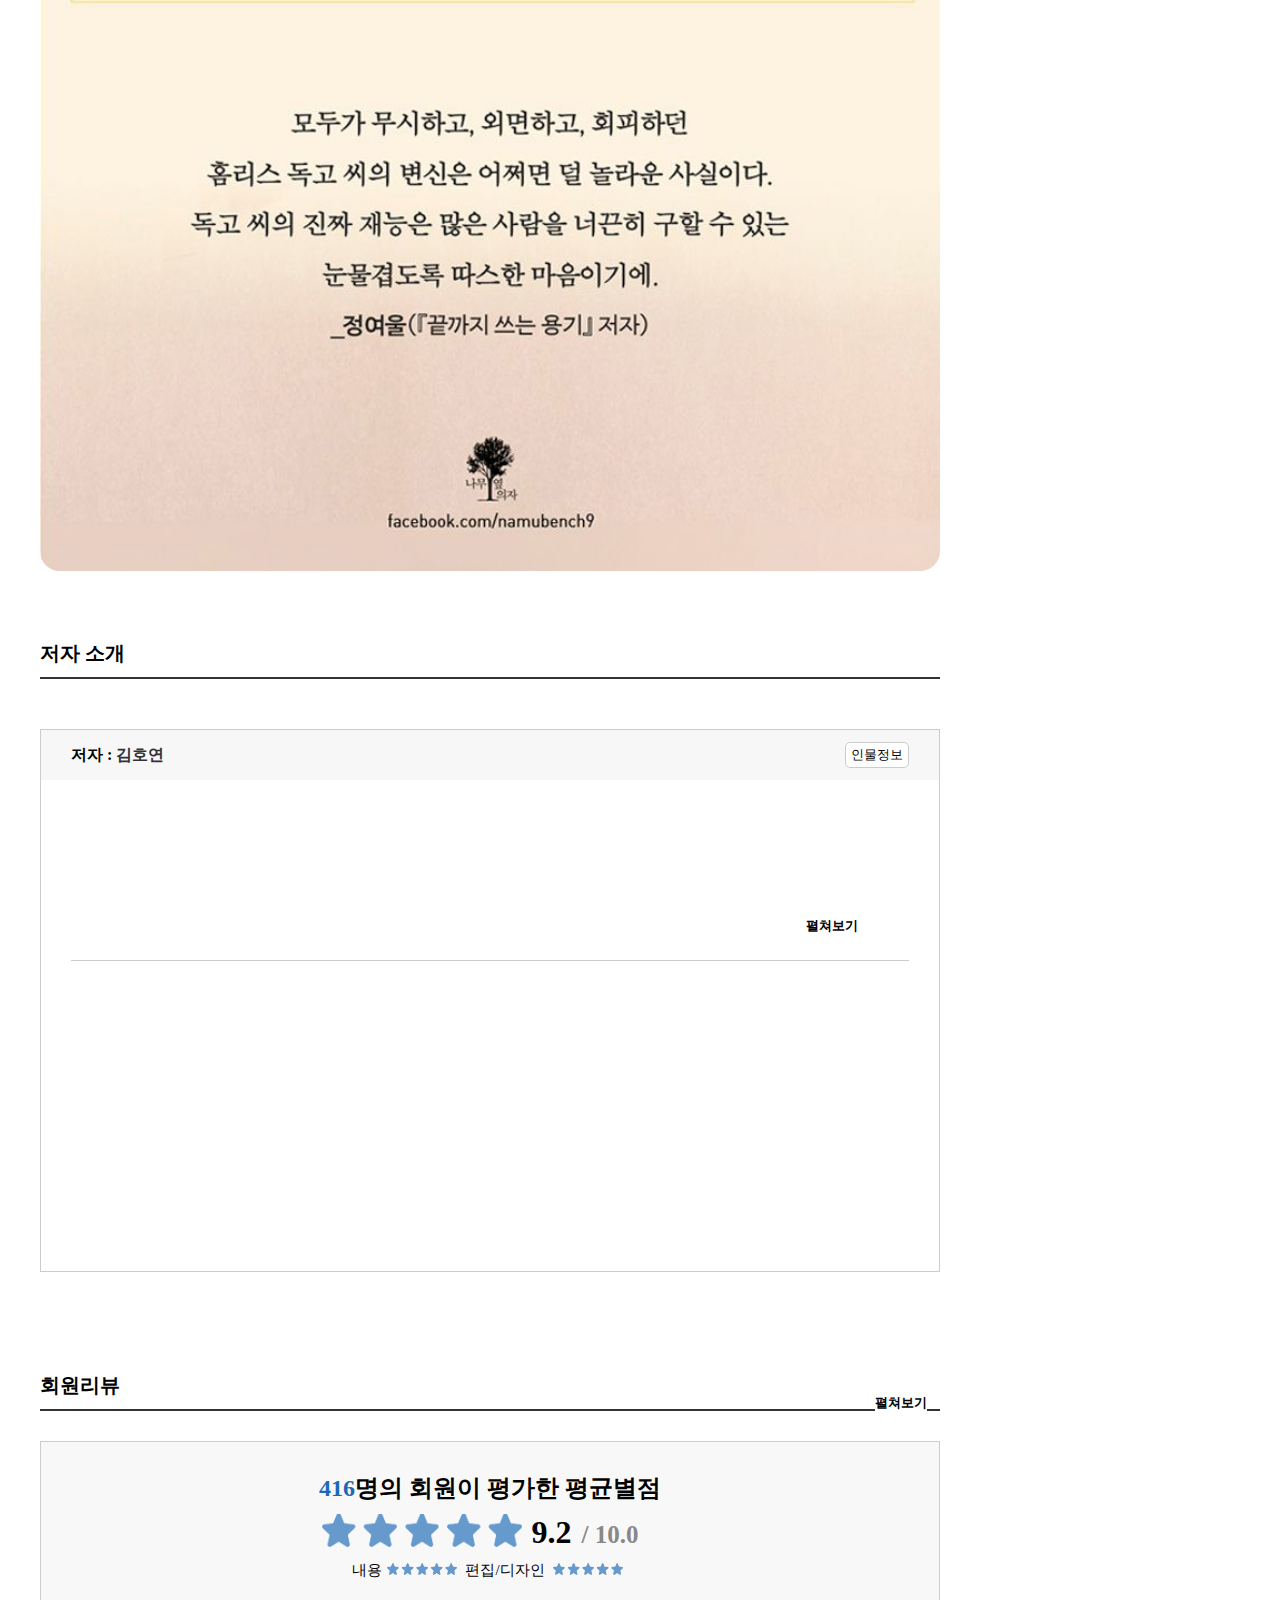
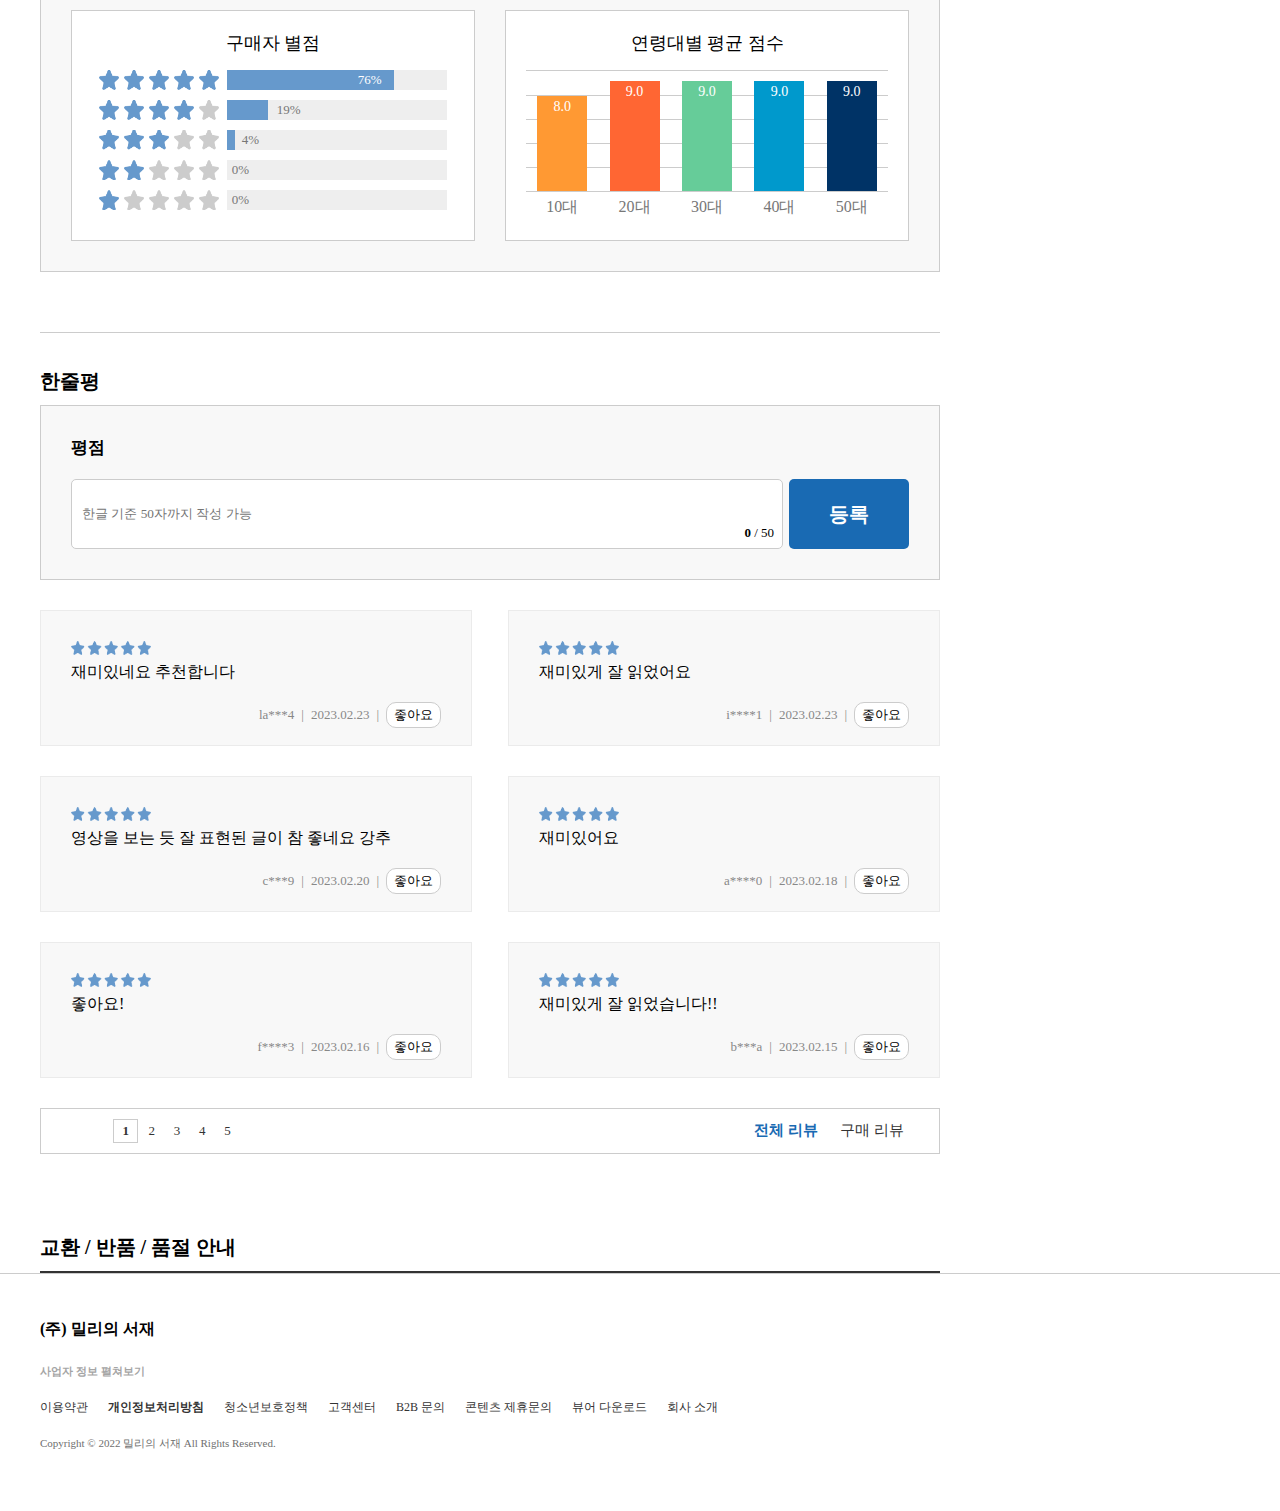
==== commit 08cbf463: "230226-1" ====
--- a/sub.html
+++ b/sub.html
@@ -39,22 +39,22 @@
                     </li>
                     <li>
                         국내도서
-                        <a href="#"><img src="img1/down.png" alt="down-arrow"></a>
+                        <a href="#none"><img src="img1/down.png" alt="down-arrow"></a>
                         <i class="fa-solid fa-chevron-right map-right"></i>
                     </li>
                     <li>
                         소설/시/희곡
-                        <a href="#"><img src="img1/down.png" alt="down-arrow"></a>
+                        <a href="#none"><img src="img1/down.png" alt="down-arrow"></a>
                         <i class="fa-solid fa-chevron-right map-right"></i>
                     </li>
                     <li>
                         한국소설
-                        <a href="#"><img src="img1/down.png" alt="down-arrow"></a>
+                        <a href="#none"><img src="img1/down.png" alt="down-arrow"></a>
                         <i class="fa-solid fa-chevron-right map-right"></i>
                     </li>
                     <li>
                         한국 장편소설
-                        <a href="#"><img src="img1/down.png" alt="down-arrow"></a>
+                        <a href="#none"><img src="img1/down.png" alt="down-arrow"></a>
                     </li>
                 </ul>
             </div>
@@ -89,7 +89,7 @@
                             </li>
                             <li>
                                 <img src="img1/best-icon.png" alt="best-icon">
-                                <a href="#">국내도서 28위</a>
+                                <a href="#none">국내도서 28위</a>
                             </li>
                             <li>국내도서 1위 3주</li>
                         </ul>
@@ -182,7 +182,7 @@
                 <div class="with-buy">
                     <ul>
                         <li>
-                            <a href="#">
+                            <a href="#none">
                                 <img src="img1/withbuy.jpg" alt="manybuy-book">
                             </a>
                             <div class="with_buy_text">
@@ -192,7 +192,7 @@
                             </div>
                         </li>
                         <li>
-                            <a href="#">
+                            <a href="#none">
                                 <img src="img1/withbuy1.jpg" alt="manybuy-book">
                             </a>
                             <div class="with_buy_text">
@@ -202,7 +202,7 @@
                             </div>
                         </li>
                         <li>
-                            <a href="#">
+                            <a href="#none">
                                 <img src="img1/withbuy2.jpg" alt="manybuy-book">
                             </a>
                             <div class="with_buy_text">
@@ -212,7 +212,7 @@
                             </div>
                         </li>
                         <li>
-                            <a href="#">
+                            <a href="#none">
                                 <img src="img1/withbuy3.jpg" alt="manybuy-book">
                             </a>
                             <div class="with_buy_text">
@@ -222,7 +222,7 @@
                             </div>
                         </li>
                         <li>
-                            <a href="#">
+                            <a href="#none">
                                 <img src="img1/withbuy4.jpg" alt="manybuy-book">
                             </a>
                             <div class="with_buy_text">
@@ -232,7 +232,7 @@
                             </div>
                         </li>
                         <li>
-                            <a href="#">
+                            <a href="#none">
                                 <img src="img1/withbuy5.jpg" alt="manybuy-book">
                             </a>
                             <div class="with_buy_text">
@@ -244,7 +244,7 @@
                     </ul>
                     <ul>
                         <li>
-                            <a href="#">
+                            <a href="#none">
                                 <img src="img1/manybuy.jpg" alt="manybuy-book">
                             </a>
                             <div class="with_buy_text">
@@ -254,7 +254,7 @@
                             </div>
                         </li>
                         <li>
-                            <a href="#">
+                            <a href="#none">
                                 <img src="img1/manybuy1.jpg" alt="manybuy-book">
                             </a>
                             <div class="with_buy_text">
@@ -264,7 +264,7 @@
                             </div>
                         </li>
                         <li>
-                            <a href="#">
+                            <a href="#none">
                                 <img src="img1/manybuy2.jpg" alt="manybuy-book">
                             </a>
                             <div class="with_buy_text">
@@ -274,7 +274,7 @@
                             </div>
                         </li>
                         <li>
-                            <a href="#">
+                            <a href="#none">
                                 <img src="img1/manybuy3.jpg" alt="manybuy-book">
                             </a>
                             <div class="with_buy_text">
@@ -284,7 +284,7 @@
                             </div>
                         </li>
                         <li>
-                            <a href="#">
+                            <a href="#none">
                                 <img src="img1/manybuy4.jpg" alt="manybuy-book">
                             </a>
                             <div class="with_buy_text">
@@ -294,7 +294,7 @@
                             </div>
                         </li>
                         <li>
-                            <a href="#">
+                            <a href="#none">
                                 <img src="img1/manybuy5.jpg" alt="manybuy-book">
                             </a>
                             <div class="with_buy_text">
@@ -334,29 +334,29 @@
                         <h3>이 상품의 시리즈 <span>(3개)</span></h3>
                         <div class="seriesbox">
                             <div class="seriesset">
-                                <a href="#">
+                                <a href="#none">
                                     <img src="img1/withbuy.jpg" alt="seriesset">
                                 </a>
                                 <div class="series-text">
-                                    <a href="#">불편한 편의점 세트</a>
+                                    <a href="#none">불편한 편의점 세트</a>
                                     <p><span>25,200원</span> (10% 할인)</p>
                                 </div>
                             </div>
                             <div class="series1">
-                                <a href="#">
+                                <a href="#none">
                                     <img src="img1/series1.jpg" alt="series1">
                                 </a>
                                 <div class="series-text">
-                                    <a href="#">불편한 편의점</a>
+                                    <a href="#none">불편한 편의점</a>
                                     <p><span>12,600원</span> (10% 할인)</p>
                                 </div>
                             </div>
                             <div class="series2">
-                                <a href="#">
+                                <a href="#none">
                                     <img src="img1/series2.jpg" alt="series2">
                                 </a>
                                 <div class="series-text">
-                                    <a href="#">불편한 편의점2</a>
+                                    <a href="#none">불편한 편의점2</a>
                                     <p><span>12,600원</span> (10% 할인)</p>
                                 </div>
                             </div>
@@ -685,54 +685,7 @@
                     </div>
                     <div id="delivery">
                         <h3>교환 / 반품 / 품절 안내</h3>
-                        <ul>
-                            <li>
-                                <b>반품/교환 방법</b>
-                                <ul>
-                                    <li>마이룸 > 주문관리 > 주문/배송내역 > 주문조회 > 반품/교환 신청, [1:1 상담 > 반품/교환/환불] 또는 고객센터 (1544-1900)</li>
-                                    <li>* 오픈마켓, 해외배송 주문, 기프트 주문시 [1:1 상담>반품/교환/환불] 또는 고객센터 (1544-1900)</li>
-                                </ul>
-                            </li>
-                            <li>
-                                <b>반품/교환 가능 기간</b>
-                                <ul>
-                                    <li>변심반품의 경우 수령 후 7일 이내,</li>
-                                    <li>상품의 결함 및 계약내용과 다를 경우 문제점 발견 후 30일 이내</li>
-                                </ul>
-                            </li>
-                            <li>
-                                <b>반품 / 교환 비용</b>
-                                <ul>
-                                    <li>변심 혹은 구매착오로 인한 반품/교환은 반송료 고객 부담</li>
-                                </ul>
-                            </li>
-                            <li>
-                                <b>반품 / 교환 불가 사유</b>
-                                <ul>
-                                    <li>1) 소비자의 책임 있는 사유로 상품 등이 손실 또는 훼손된 경우<br>(단지 확인을 위한 포장 훼손은 제외)</li>
-                                    <li>2) 소비자의 사용, 포장 개봉에 의해 상품 등의 가치가 현저히 감소한 경우<br>예) 화장품, 식품, 가전제품(악세서리 포함) 등</li>
-                                    <li>3) 복제가 가능한 상품 등의 포장을 훼손한 경우<br>예) 음반/DVD/비디오, 소프트웨어, 만화책, 잡지, 영상 화보집</li>
-                                    <li>4) 소비자의 요청에 따라 개별적으로 주문 제작되는 상품의 경우 ((1)해외주문도서)</li>
-                                    <li>5) 디지털 컨텐츠인 eBook, 오디오북 등을 1회 이상 다운로드를 받았을 경우</li>
-                                    <li>6) 시간의 경과에 의해 재판매가 곤란한 정도로 가치가 현저히 감소한 경우</li>
-                                    <li>7) 전자상거래 등에서의 소비자보호에 관한 법률이 정하는 소비자 청약철회 제한 내용에 해당되는 경우</li>
-                                </ul>
-                            </li>
-                            <li>
-                                <b>상품 품절</b>
-                                <ul>
-                                    <li>공급사(출판사) 재고 사정에 의해 품절/지연될 수 있으며, 품절 시 관련 사항에 대해서는 이메일과 문자로 안내드리겠습니다.</li>
-                                </ul>
-                            </li>
-                            <li>
-                                <b>소비자 피해보상 환불 지연에 따른 배상</b>
-                                <ul>
-                                    <li>1) 상품의 불량에 의한 교환, A/S, 환불, 품질보증 및 피해보상 등에 관한 사항은 소비자분쟁 해결 기준 (공정거래위원회 고시)에 준하여 처리됨</li>
-                                    <li>2) 대금 환불 및 환불지연에 따른 배상금 지급 조건, 절차 등은 전자상거래 등에서의 소비자 보호에 관한 법률에 따라 처리함</li>
-                                    <li>상품 설명에 반품/교환 관련한 안내가 있는 경우 그 내용을 우선으로 합니다. (업체 사정에 따라 달라질 수 있습니다.)</li>
-                                </ul>
-                            </li>
-                        </ul>
+                        <div class="deliverybox"></div>
                     </div>
                 </div>
                 <div class="main-right">
@@ -808,6 +761,10 @@
 
         $.get("textbox/book.txt",function(data){
             $(".com-review-textbox").html(data);
+        })
+
+        $.get("textbox/delivery.txt",function(data){
+            $(".deliverybox").html(data);
         })
 
         $.ajax({
@@ -874,28 +831,28 @@
             <div class="third-footer">
                 <ul>
                     <li>
-                        <a href="#">이용약관<i class="fa-solid fa-chevron-right openbtn-right"></i></a>
-                    </li>
-                    <li>
-                        <a href="#"><b>개인정보처리방침<i class="fa-solid fa-chevron-right openbtn-right"></i></b></a>
-                    </li>
-                    <li>
-                        <a href="#">청소년보호정책<i class="fa-solid fa-chevron-right openbtn-right"></i></a>
-                    </li>
-                    <li>
-                        <a href="#">고객센터<i class="fa-solid fa-chevron-right openbtn-right"></i></a>
-                    </li>
-                    <li>
-                        <a href="#">B2B 문의<i class="fa-solid fa-chevron-right openbtn-right"></i></a>
-                    </li>
-                    <li>
-                        <a href="#">콘텐츠 제휴문의<i class="fa-solid fa-chevron-right openbtn-right"></i></a>
-                    </li>
-                    <li>
-                        <a href="#">뷰어 다운로드<i class="fa-solid fa-chevron-right openbtn-right"></i></a>
-                    </li>
-                    <li>
-                        <a href="#">회사 소개<i class="fa-solid fa-chevron-right openbtn-right"></i></a>
+                        <a href="#none">이용약관 <i class="fa-solid fa-chevron-right openbtn-right"></i></a>
+                    </li>
+                    <li>
+                        <a href="#none"><b>개인정보처리방침 <i class="fa-solid fa-chevron-right openbtn-right"></i></b></a>
+                    </li>
+                    <li>
+                        <a href="#none">청소년보호정책 <i class="fa-solid fa-chevron-right openbtn-right"></i></a>
+                    </li>
+                    <li>
+                        <a href="#none">고객센터 <i class="fa-solid fa-chevron-right openbtn-right"></i></a>
+                    </li>
+                    <li>
+                        <a href="#none">B2B 문의 <i class="fa-solid fa-chevron-right openbtn-right"></i></a>
+                    </li>
+                    <li>
+                        <a href="#none">콘텐츠 제휴문의 <i class="fa-solid fa-chevron-right openbtn-right"></i></a>
+                    </li>
+                    <li>
+                        <a href="#none">뷰어 다운로드 <i class="fa-solid fa-chevron-right openbtn-right"></i></a>
+                    </li>
+                    <li>
+                        <a href="#none">회사 소개 <i class="fa-solid fa-chevron-right openbtn-right"></i></a>
                     </li>
                 </ul>
                 <p>Copyright © 2022 밀리의 서재 All Rights Reserved.</p>
--- a/css/sub.css
+++ b/css/sub.css
@@ -1248,29 +1248,28 @@
   padding-bottom: 10px;
   border-bottom: 2px solid #333;
 }
-#main .main-wrap .main-left #delivery > ul {
+#main .main-wrap .main-left #delivery .deliverybox > ul {
   margin-bottom: 35px;
 }
-#main .main-wrap .main-left #delivery > ul > li {
+#main .main-wrap .main-left #delivery .deliverybox > ul > li {
   padding: 30px 0;
 }
-#main .main-wrap .main-left #delivery > ul > li:not(:last-child) {
+#main .main-wrap .main-left #delivery .deliverybox > ul > li:not(:last-child) {
   border-bottom: 1px solid #ccc;
 }
-#main .main-wrap .main-left #delivery > ul > li b {
+#main .main-wrap .main-left #delivery .deliverybox > ul > li b {
   margin-bottom: 10px;
   display: inline-block;
-  font-family: "NanumSquare";
   font-size: 15px;
 }
-#main .main-wrap .main-left #delivery > ul > li:last-child > ul > li:last-child {
+#main .main-wrap .main-left #delivery .deliverybox > ul > li:last-child > ul > li:last-child {
   margin-top: 20px;
   padding: 20px;
   background-color: #f7f7f7;
   border-radius: 5px;
   color: #888;
 }
-#main .main-wrap .main-left #delivery ul li {
+#main .main-wrap .main-left #delivery .deliverybox ul li {
   font-family: "NanumSquare";
   font-size: 14px;
 }
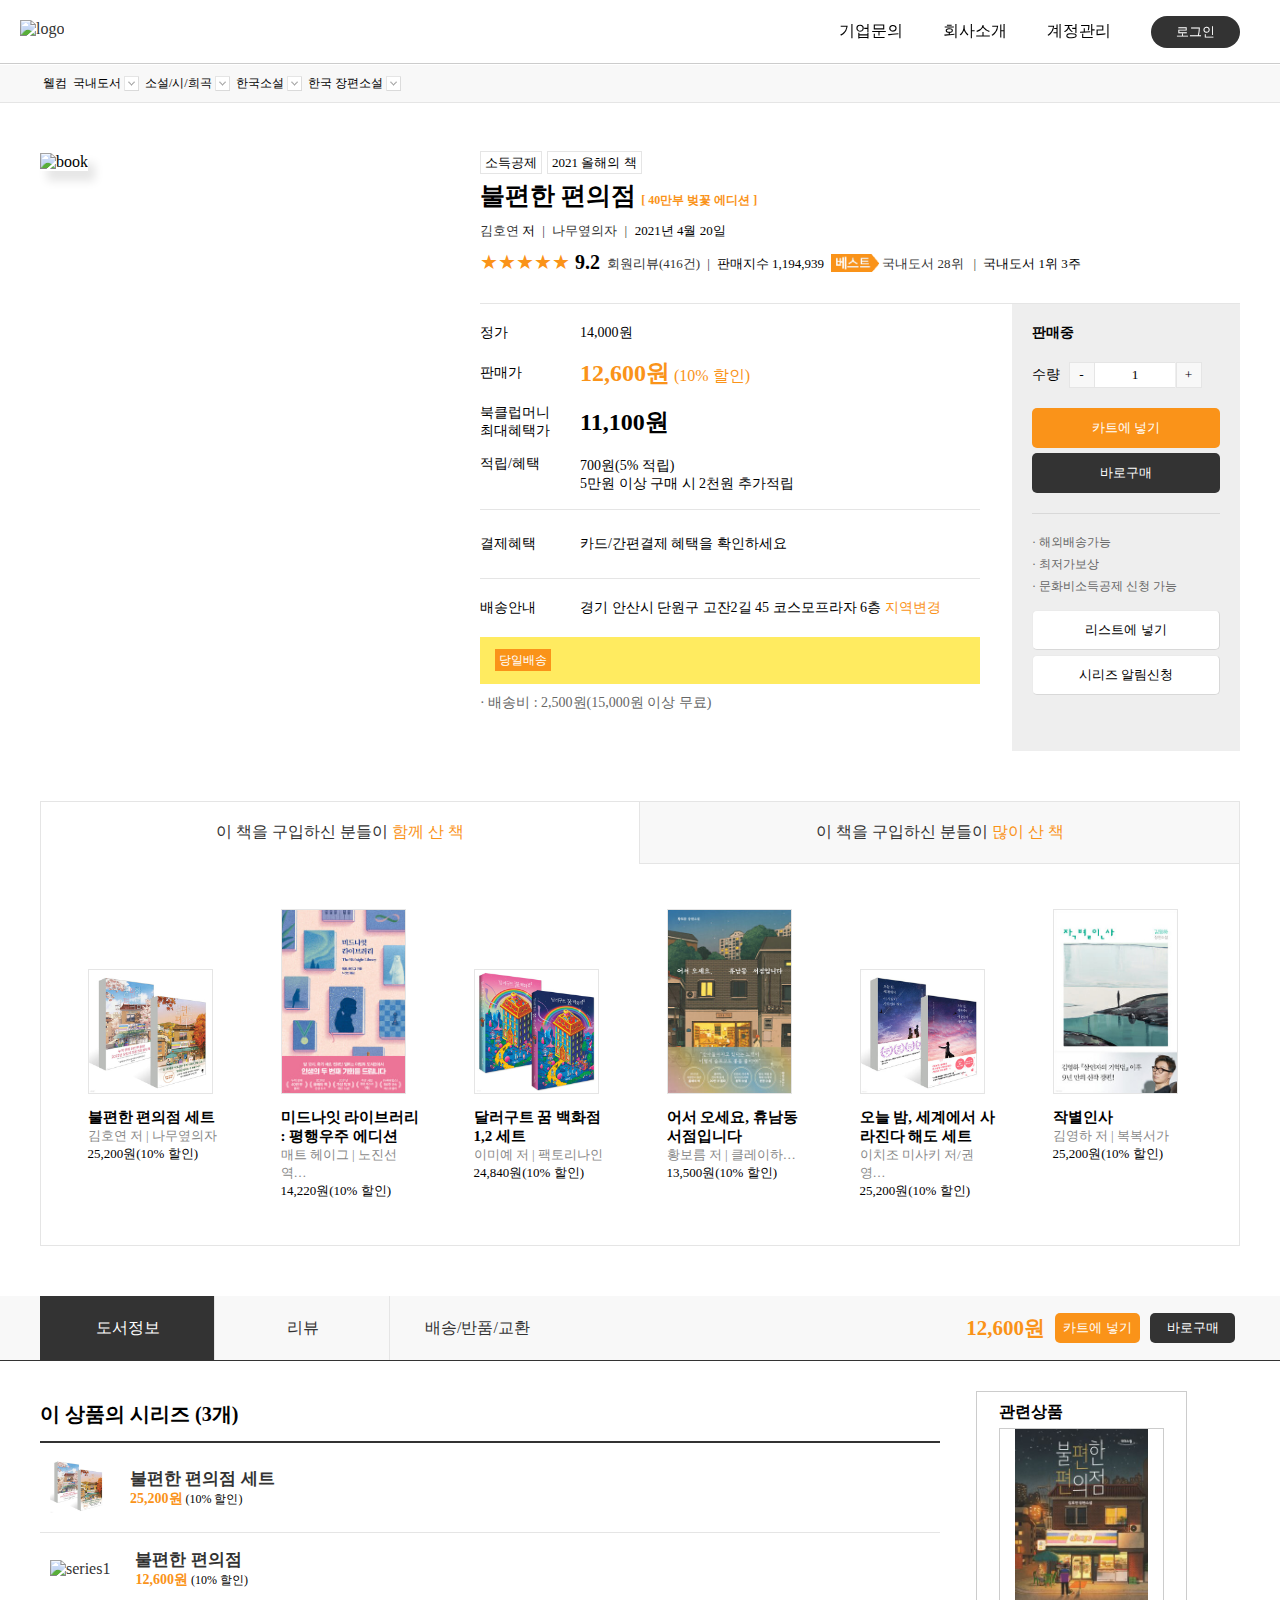
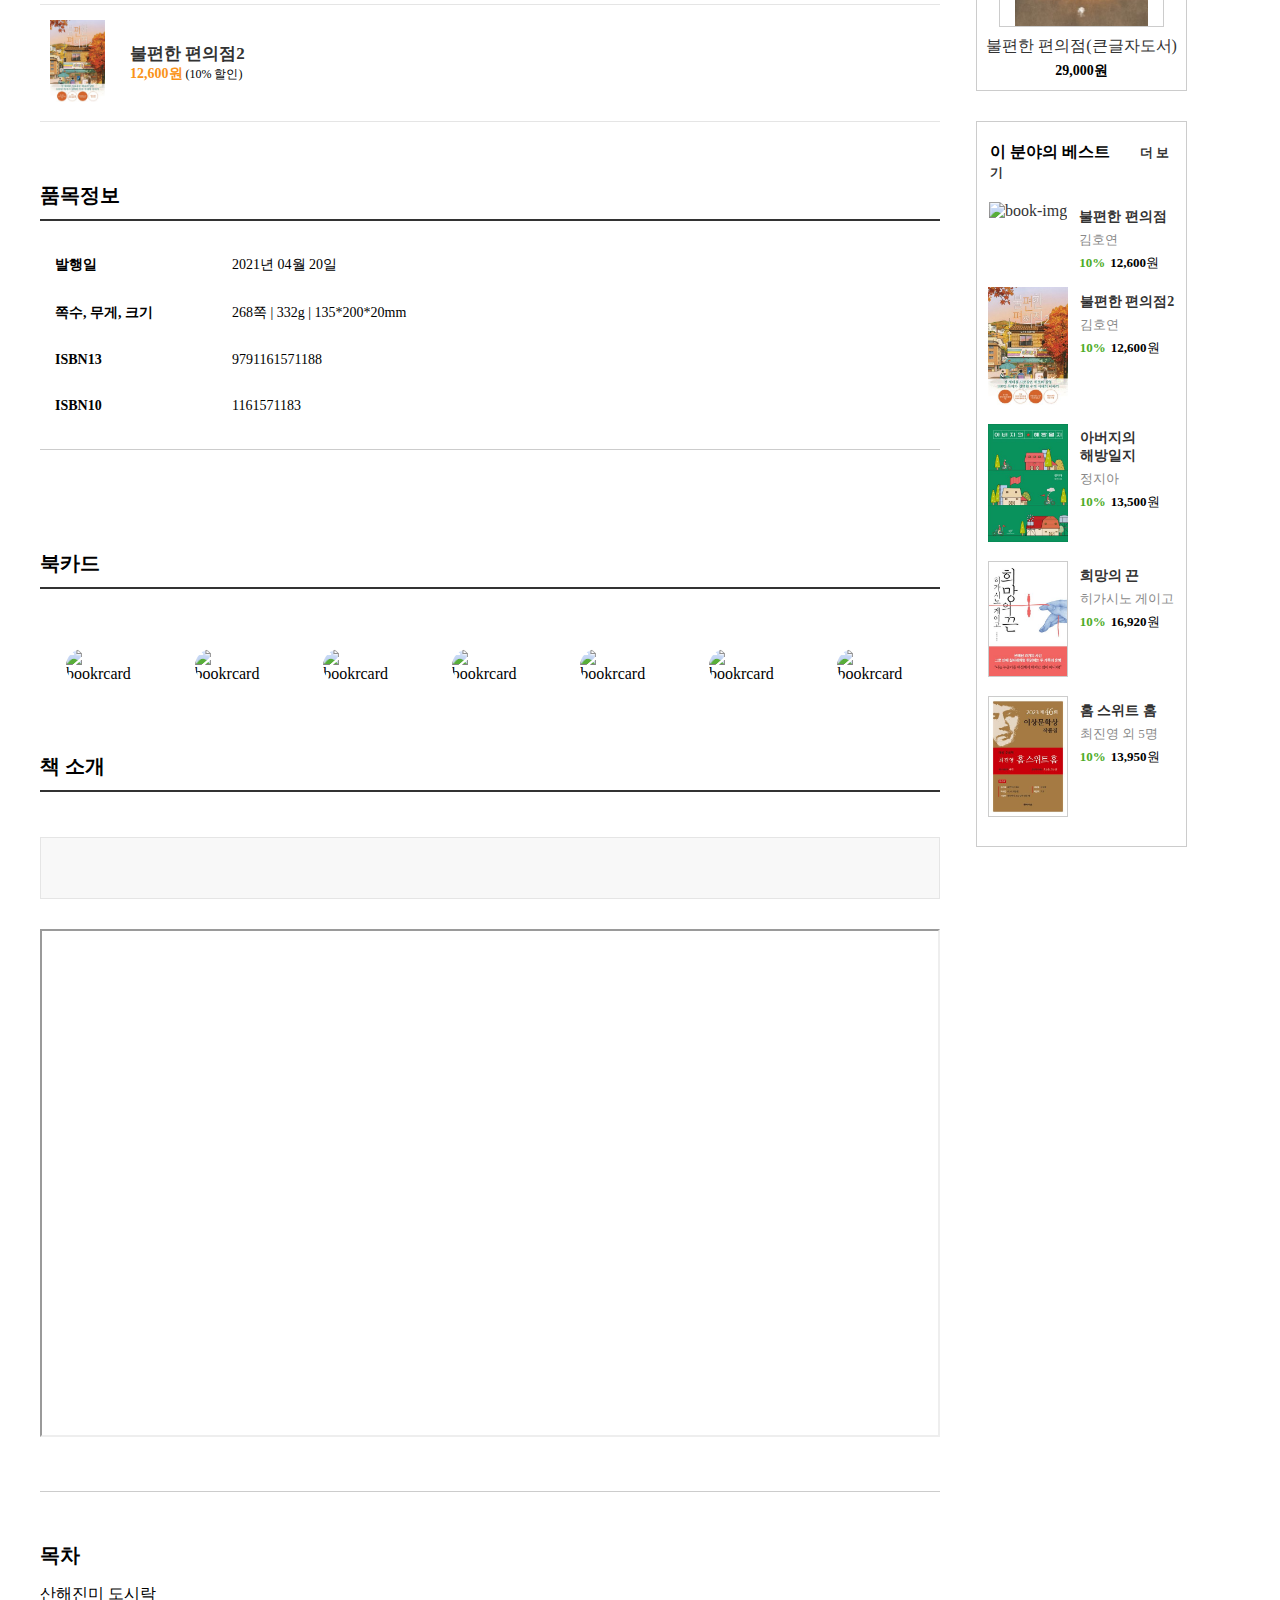
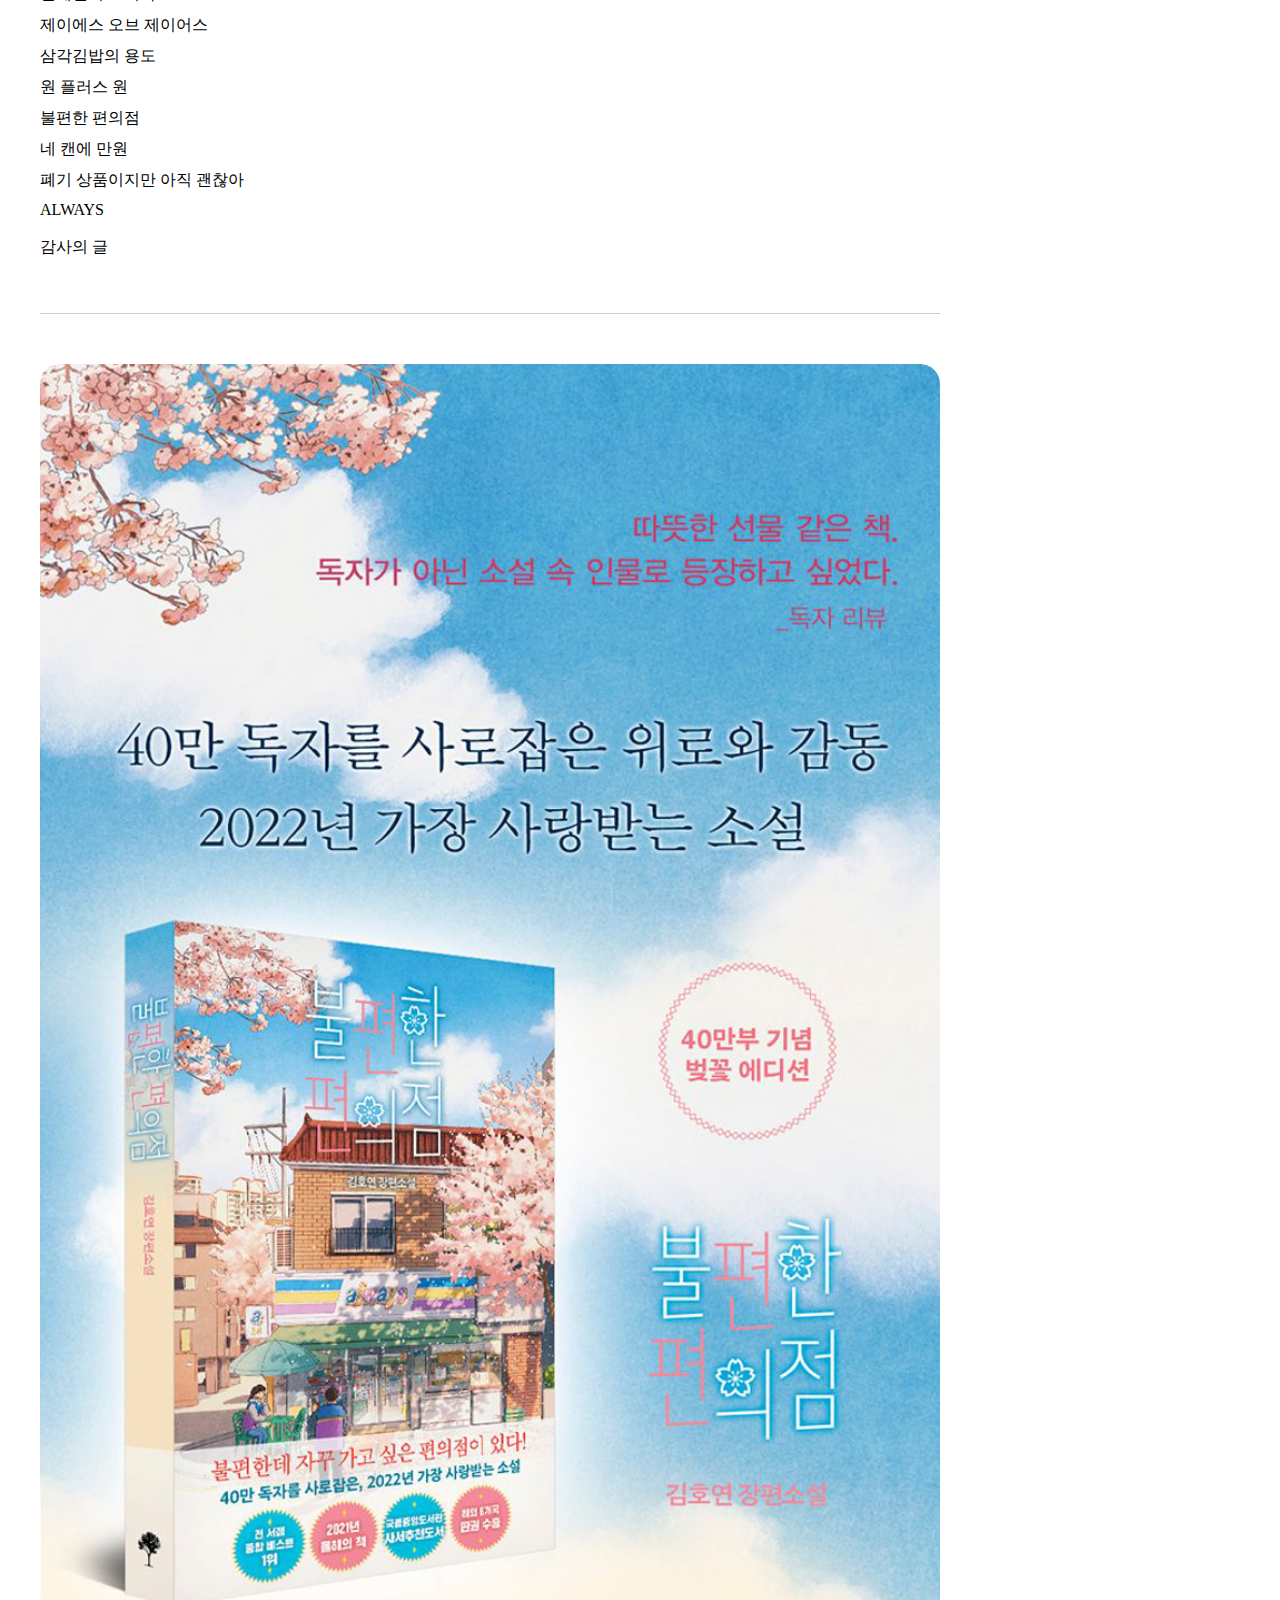
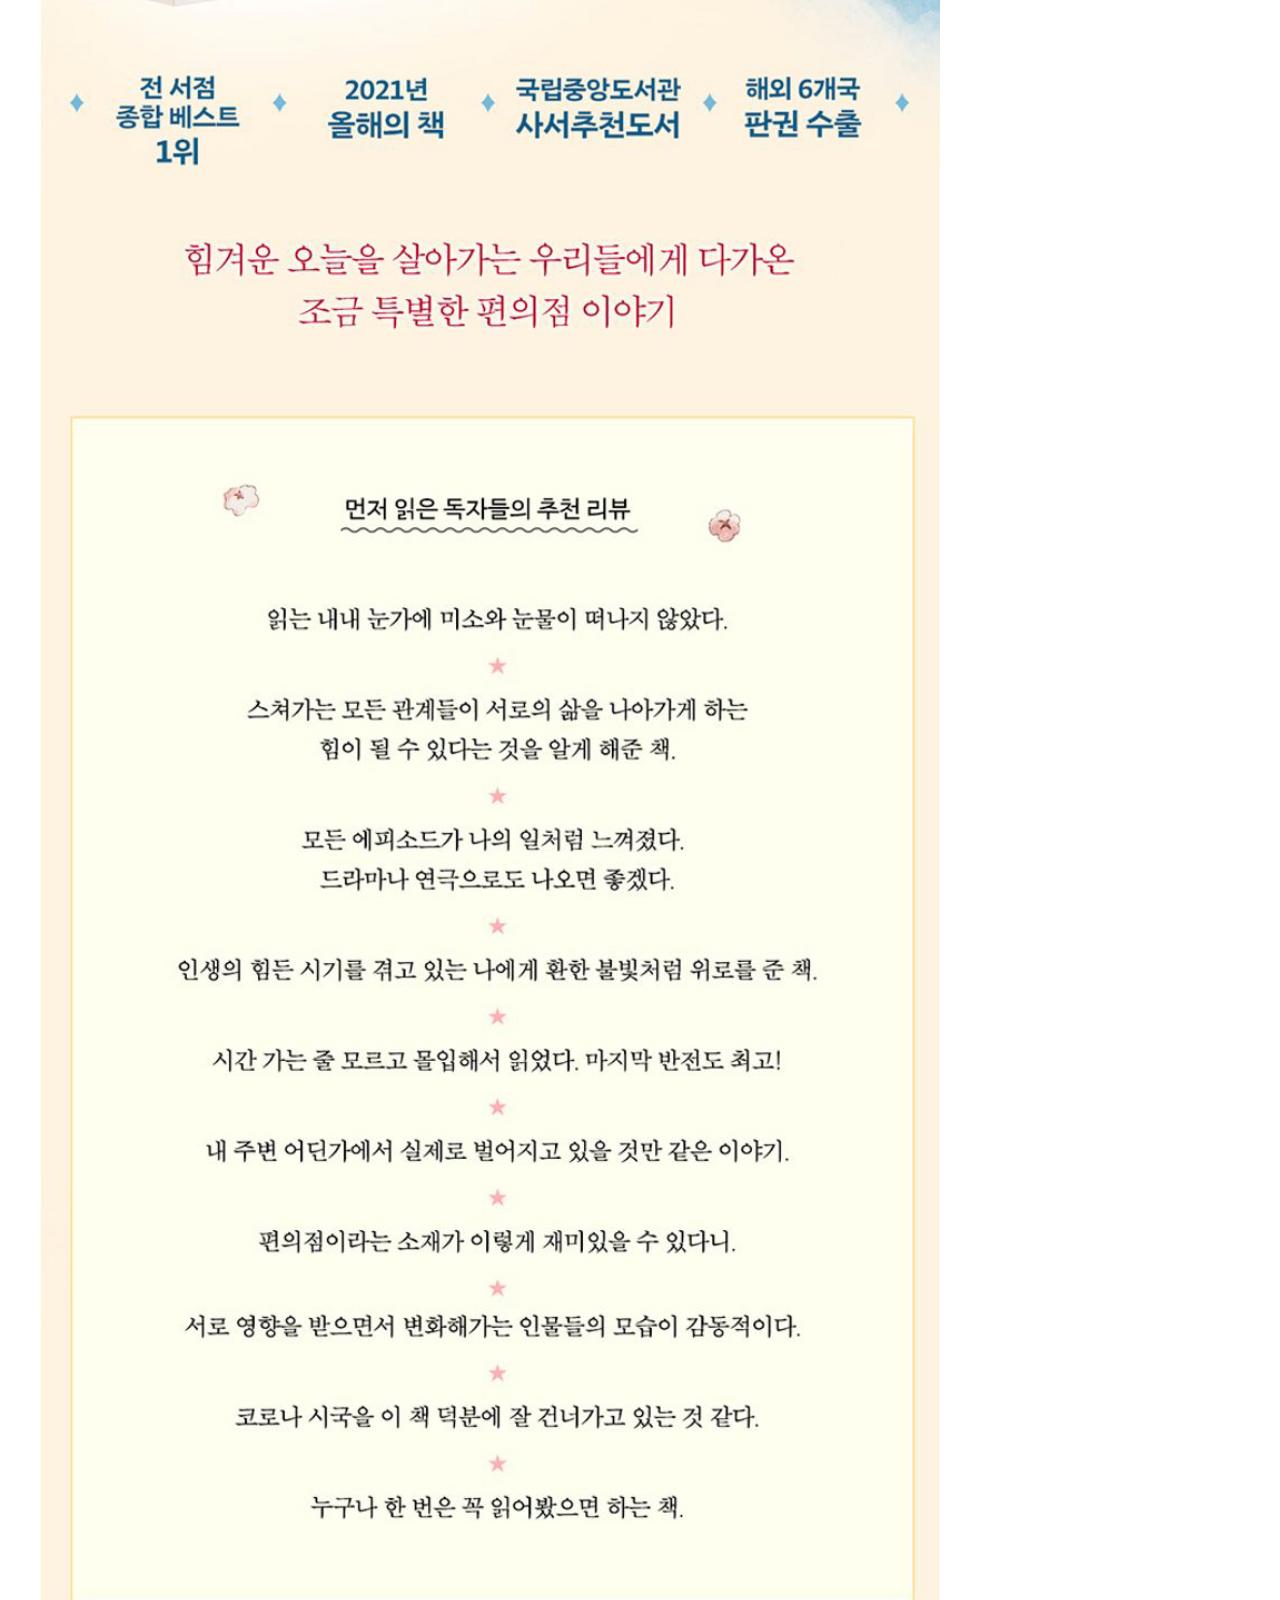
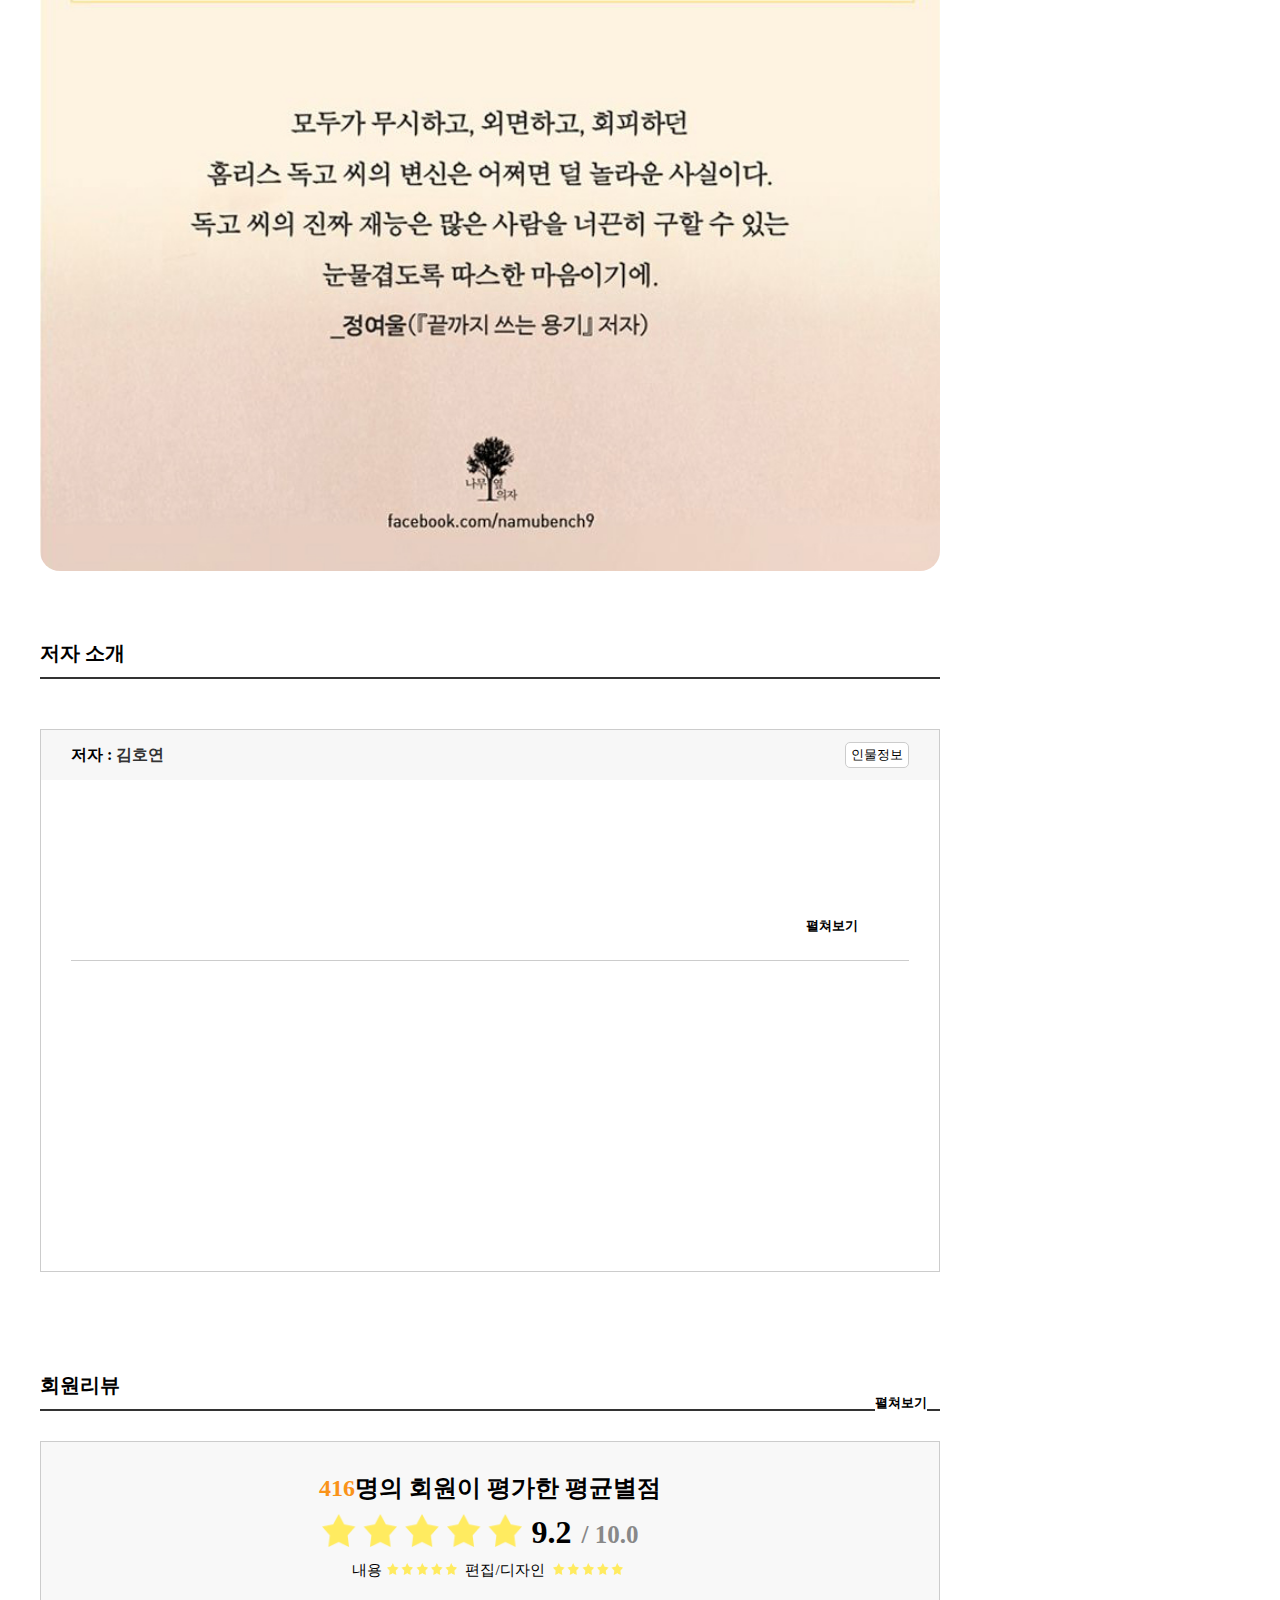
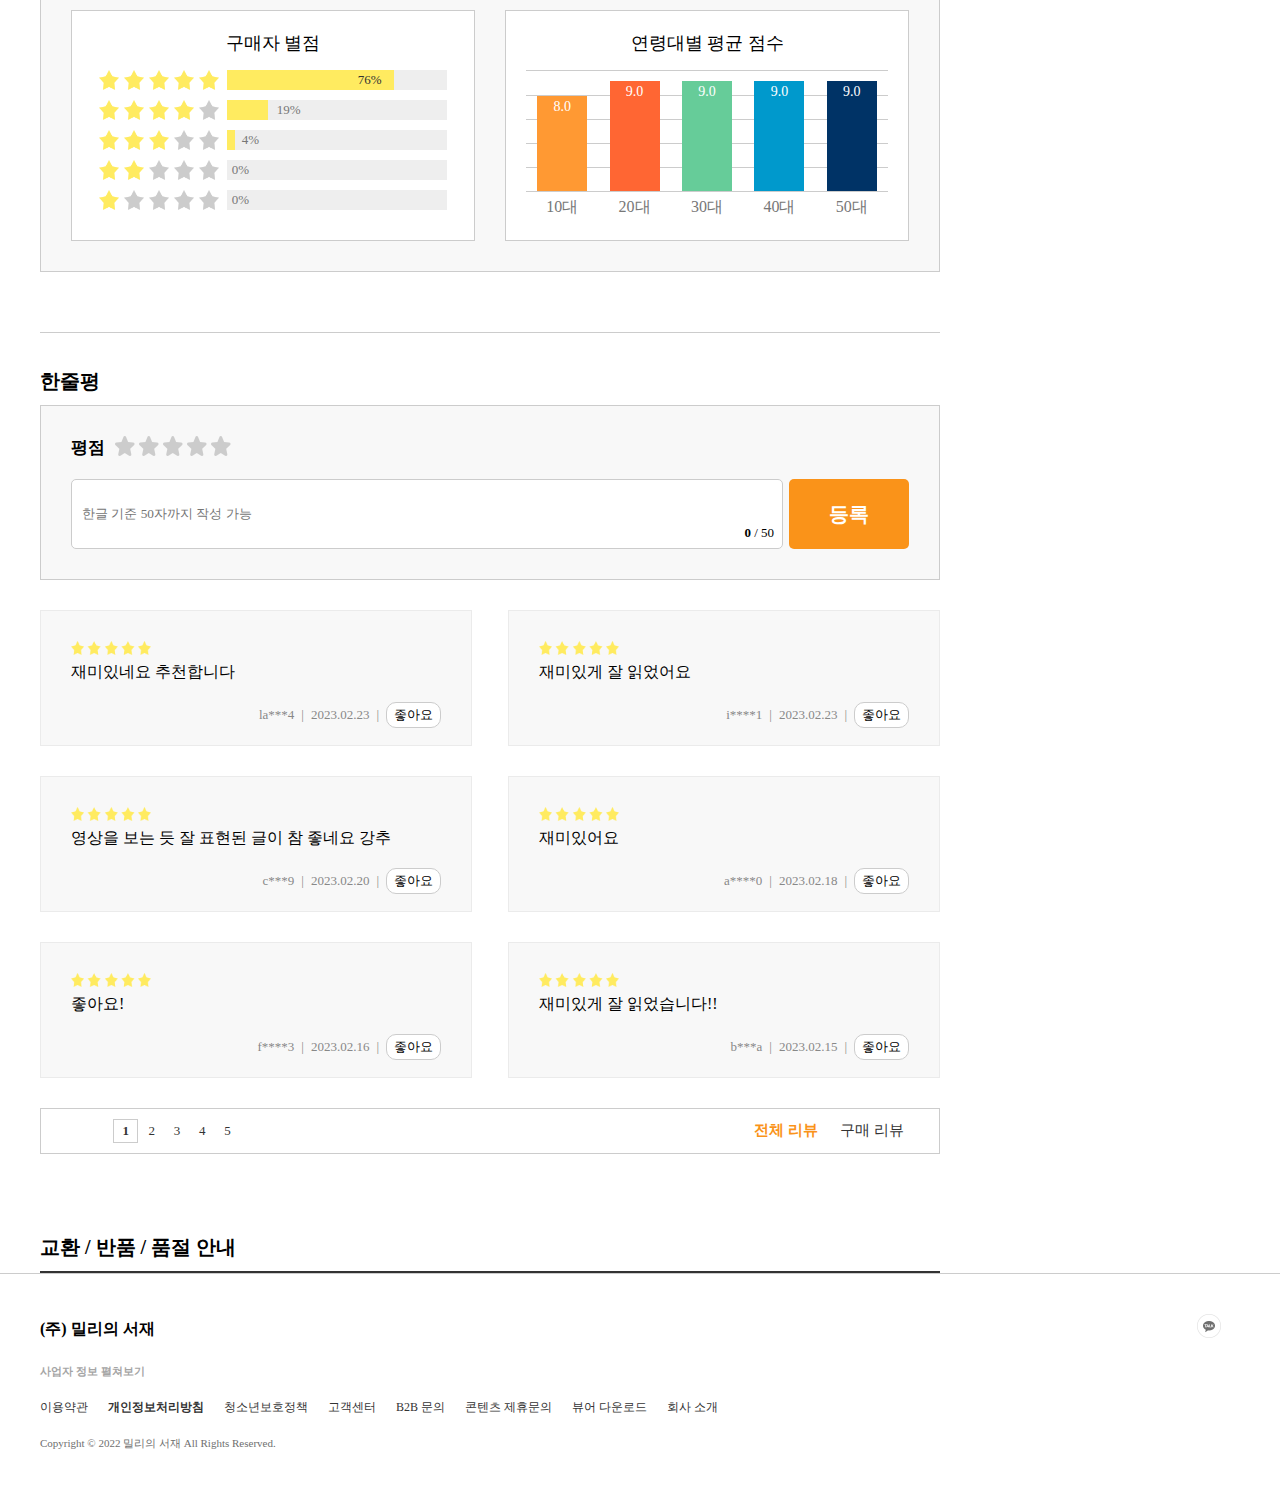
==== commit a1154b92: "230509" ====
--- a/sub.html
+++ b/sub.html
@@ -61,11 +61,11 @@
         </div>
         <div id="title">
             <div class="title-wrap">
-                <div class="title-one">
+                <div class="title-img">
                     <img src="img1/book.jpg" alt="book">
                 </div>
-                <div class="title-two">
-                    <div class="title2-1">
+                <div class="title-main">
+                    <div class="title-top">
                         <ul>
                             <li><span>소득공제</span></li>
                             <li><span>2021 올해의 책</span></li>
@@ -94,9 +94,9 @@
                             <li>국내도서 1위 3주</li>
                         </ul>
                     </div>
-                    <div class="title2-2">
-                        <div class="sec1">
-                            <div class="sec1-1">
+                    <div class="title-middle">
+                        <div class="middle-price">
+                            <div class="middle-price-table">
                                 <table>
                                     <tr>
                                         <th>정가</th>
@@ -117,7 +117,7 @@
                                     </tr>
                                 </table>
                             </div>
-                            <div class="sec1-2">
+                            <div class="middle-price-card">
                                 <table>
                                     <tr>
                                         <th>결제혜택</th>
@@ -125,24 +125,24 @@
                                     </tr>
                                 </table>
                             </div>
-                            <div class="sec1-3">
+                            <div class="middle-price-delivery">
                                 <table>
                                     <tr>
                                         <th>배송안내</th>
                                         <td>경기 안산시 단원구 고잔2길 45 코스모프라자 6층 <a href="#none">지역변경</a></td>
                                     </tr>
                                 </table>
-                                <div class="sec1-3-1">
+                                <div class="delivery-1">
                                     <span>당일배송</span>
                                     <span></span>
                                 </div>
-                                <div class="sec1-3-2">
+                                <div class="delivery-2">
                                     <p>&#183; 배송비 : 2,500원(15,000원 이상 무료)</p>
                                 </div>
                             </div>
                         </div>
-                        <div class="sec2">
-                            <div class="sec2-1">
+                        <div class="title-middle-right">
+                            <div class="middle-right-buy">
                                 <p>판매중</p>
                                 <div class="count">
                                     <span>수량</span>
@@ -153,7 +153,7 @@
                                 <button>카트에 넣기</button><br>
                                 <button>바로구매</button>
                             </div>
-                            <div class="sec2-2">
+                            <div class="middle-right-btn">
                                 <ul>
                                     <li>&#183; 해외배송가능</li>
                                     <li>&#183; 최저가보상</li>
--- a/css/common.css
+++ b/css/common.css
@@ -22,6 +22,7 @@
   -webkit-user-select: none;
   -moz-user-select: none;
   user-select: none;
+  position: relative;
 }
 
 @font-face {
@@ -68,11 +69,28 @@
   cursor: pointer;
 }
 
+#topbtn {
+  width: 55px;
+  height: 55px;
+  background-color: #fff;
+  color: #999;
+  box-shadow: 0px 0px 10px #ccc;
+  border-radius: 40px;
+  position: fixed;
+  bottom: 30px;
+  right: 35px;
+  cursor: pointer;
+  text-align: center;
+  font-size: 25px;
+  line-height: 53px;
+  display: none;
+}
+
 footer {
   width: 100%;
 }
 footer .footer-wrap {
-  width: 1400px;
+  width: 1300px;
   margin: 0 auto;
   padding: 40px;
 }
--- a/css/sub.css
+++ b/css/sub.css
@@ -59,57 +59,58 @@
   display: flex;
   justify-content: space-between;
 }
-#title .title-wrap .title-one img {
+#title .title-wrap .title-img img {
   width: 400px;
   height: 600px;
   box-shadow: 7px 10px 10px rgba(0, 0, 0, 0.1);
 }
-#title .title-wrap .title-two ul {
-  display: flex;
-}
-#title .title-wrap .title-two .title2-1 {
+#title .title-wrap .title-main ul {
+  display: flex;
+}
+#title .title-wrap .title-main .title-top {
   width: 760px;
   padding-bottom: 25px;
   border-bottom: 1px solid #e5e5e5;
 }
-#title .title-wrap .title-two .title2-1 ul:nth-of-type(1) {
+#title .title-wrap .title-main .title-top ul:nth-of-type(1) {
   margin-bottom: 7px;
 }
-#title .title-wrap .title-two .title2-1 ul:nth-of-type(1) li span {
+#title .title-wrap .title-main .title-top ul:nth-of-type(1) li span {
   padding: 3px 4px;
   font-size: 13px;
   border: 1px solid #e5e5e5;
   background-color: #fff;
   margin-right: 5px;
 }
-#title .title-wrap .title-two .title2-1 p {
+#title .title-wrap .title-main .title-top p {
   margin-bottom: 10px;
 }
-#title .title-wrap .title-two .title2-1 p b {
+#title .title-wrap .title-main .title-top p b {
   font-size: 25px;
 }
-#title .title-wrap .title-two .title2-1 p span {
+#title .title-wrap .title-main .title-top p span {
   padding: 0 5px;
   font-size: 12px;
-  color: #7da2da;
-}
-#title .title-wrap .title-two .title2-1 ul:nth-of-type(2) {
+  color: #fa9319;
+  font-weight: bold;
+}
+#title .title-wrap .title-main .title-top ul:nth-of-type(2) {
   margin-bottom: 10px;
 }
-#title .title-wrap .title-two .title2-1 ul:nth-of-type(2) li {
+#title .title-wrap .title-main .title-top ul:nth-of-type(2) li {
   padding-right: 7px;
   font-size: 13px;
 }
-#title .title-wrap .title-two .title2-1 ul:nth-of-type(2) li a {
-  font-size: 13px;
-}
-#title .title-wrap .title-two .title2-1 ul:nth-of-type(2) li a:hover {
+#title .title-wrap .title-main .title-top ul:nth-of-type(2) li a {
+  font-size: 13px;
+}
+#title .title-wrap .title-main .title-top ul:nth-of-type(2) li a:hover {
   text-decoration: underline;
 }
-#title .title-wrap .title-two .title2-1 ul:nth-of-type(2) li span {
-  font-size: 13px;
-}
-#title .title-wrap .title-two .title2-1 ul:nth-of-type(2) li span:after {
+#title .title-wrap .title-main .title-top ul:nth-of-type(2) li span {
+  font-size: 13px;
+}
+#title .title-wrap .title-main .title-top ul:nth-of-type(2) li span:after {
   content: "|";
   color: #333;
   margin-left: 7px;
@@ -117,7 +118,7 @@
   width: 3.24px;
   height: 17.14px;
 }
-#title .title-wrap .title-two .title2-1 ul:nth-of-type(2) li:nth-of-type(2) span:after {
+#title .title-wrap .title-main .title-top ul:nth-of-type(2) li:nth-of-type(2) span:after {
   content: "|";
   color: #333;
   margin-left: 7px;
@@ -125,178 +126,176 @@
   width: 3.24px;
   height: 17.14px;
 }
-#title .title-wrap .title-two .title2-1 ul:nth-of-type(3) li:nth-of-type(1) {
+#title .title-wrap .title-main .title-top ul:nth-of-type(3) li:nth-of-type(1) {
   font-size: 20px;
   margin-right: 7px;
 }
-#title .title-wrap .title-two .title2-1 ul:nth-of-type(3) li:nth-of-type(1) span {
-  color: #7da2da;
-}
-#title .title-wrap .title-two .title2-1 ul:nth-of-type(3) li:nth-child(2) {
+#title .title-wrap .title-main .title-top ul:nth-of-type(3) li:nth-of-type(1) span {
+  color: #fa9319;
+}
+#title .title-wrap .title-main .title-top ul:nth-of-type(3) li:nth-child(2) {
   font-size: 13px;
   line-height: 28px;
 }
-#title .title-wrap .title-two .title2-1 ul:nth-of-type(3) li:nth-child(2) a:hover {
+#title .title-wrap .title-main .title-top ul:nth-of-type(3) li:nth-child(2) a:hover {
   text-decoration: underline;
 }
-#title .title-wrap .title-two .title2-1 ul:nth-of-type(3) li:nth-child(3) {
+#title .title-wrap .title-main .title-top ul:nth-of-type(3) li:nth-child(3) {
   font-size: 13px;
   margin-right: 7px;
   line-height: 28px;
 }
-#title .title-wrap .title-two .title2-1 ul:nth-of-type(3) li:nth-child(3) span:before {
+#title .title-wrap .title-main .title-top ul:nth-of-type(3) li:nth-child(3) span:before {
   content: "|";
   color: #333;
   margin-left: 7px;
   margin-right: 7px;
   display: inline-block;
 }
-#title .title-wrap .title-two .title2-1 ul:nth-of-type(3) li:nth-of-type(4) {
+#title .title-wrap .title-main .title-top ul:nth-of-type(3) li:nth-of-type(4) {
   margin-right: 7px;
   font-size: 13px;
   line-height: 28px;
 }
-#title .title-wrap .title-two .title2-1 ul:nth-of-type(3) li:nth-of-type(4) img {
+#title .title-wrap .title-main .title-top ul:nth-of-type(3) li:nth-of-type(4) img {
   width: 48px;
   height: 18px;
   margin-bottom: -4px;
 }
-#title .title-wrap .title-two .title2-1 ul:nth-of-type(3) li:nth-of-type(4) a:hover {
+#title .title-wrap .title-main .title-top ul:nth-of-type(3) li:nth-of-type(4) a:hover {
   text-decoration: underline;
 }
-#title .title-wrap .title-two .title2-1 ul:nth-of-type(3) li:nth-of-type(5) {
+#title .title-wrap .title-main .title-top ul:nth-of-type(3) li:nth-of-type(5) {
   font-size: 13px;
   line-height: 28px;
 }
-#title .title-wrap .title-two .title2-1 ul:nth-of-type(3) li:nth-of-type(5):before {
+#title .title-wrap .title-main .title-top ul:nth-of-type(3) li:nth-of-type(5):before {
   content: "|";
   color: #333;
-  margin-left: 7px;
+  margin-left: 3px;
   margin-right: 7px;
   display: inline-block;
 }
-#title .title-wrap .title-two .title2-2 {
+#title .title-wrap .title-main .title-middle {
   display: flex;
   font-size: 14px;
 }
-#title .title-wrap .title-two .title2-2 .sec1 {
+#title .title-wrap .title-main .title-middle .middle-price {
   width: 70%;
   padding: 20px 0;
 }
-#title .title-wrap .title-two .title2-2 .sec1 .sec1-1 {
+#title .title-wrap .title-main .title-middle .middle-price .middle-price-table {
   width: 500px;
   font-size: 14px;
   border-bottom: 1px solid #e5e5e5;
 }
-#title .title-wrap .title-two .title2-2 .sec1 .sec1-1 table {
+#title .title-wrap .title-main .title-middle .middle-price .middle-price-table table {
   border-collapse: collapse;
 }
-#title .title-wrap .title-two .title2-2 .sec1 .sec1-1 table th {
+#title .title-wrap .title-main .title-middle .middle-price .middle-price-table table th {
   width: 100px;
   text-align: left;
   padding-bottom: 15px;
   font-weight: normal;
 }
-#title .title-wrap .title-two .title2-2 .sec1 .sec1-1 table td {
+#title .title-wrap .title-main .title-middle .middle-price .middle-price-table table td {
   padding-bottom: 15px;
 }
-#title .title-wrap .title-two .title2-2 .sec1 .sec1-1 table tr:nth-of-type(1) th {
+#title .title-wrap .title-main .title-middle .middle-price .middle-price-table table tr:nth-of-type(1) th {
   font-weight: normal;
 }
-#title .title-wrap .title-two .title2-2 .sec1 .sec1-1 table tr:nth-of-type(2) td {
+#title .title-wrap .title-main .title-middle .middle-price .middle-price-table table tr:nth-of-type(2) td {
   font-size: 24px;
-  color: #ff6666;
-}
-#title .title-wrap .title-two .title2-2 .sec1 .sec1-1 table tr:nth-of-type(2) td span {
+  color: #fa9319;
+}
+#title .title-wrap .title-main .title-middle .middle-price .middle-price-table table tr:nth-of-type(2) td span {
   font-size: 16px;
 }
-#title .title-wrap .title-two .title2-2 .sec1 .sec1-1 table tr:nth-of-type(3) td {
+#title .title-wrap .title-main .title-middle .middle-price .middle-price-table table tr:nth-of-type(3) td {
   font-size: 24px;
   font-weight: bold;
 }
-#title .title-wrap .title-two .title2-2 .sec1 .sec1-1 table tr:nth-of-type(4) th {
+#title .title-wrap .title-main .title-middle .middle-price .middle-price-table table tr:nth-of-type(4) th {
   padding-bottom: 36px;
   font-weight: normal;
 }
-#title .title-wrap .title-two .title2-2 .sec1 .sec1-2 {
+#title .title-wrap .title-main .title-middle .middle-price .middle-price-card {
   width: 500px;
   border-bottom: 1px solid #e5e5e5;
 }
-#title .title-wrap .title-two .title2-2 .sec1 .sec1-2 table {
+#title .title-wrap .title-main .title-middle .middle-price .middle-price-card table {
   border-collapse: collapse;
 }
-#title .title-wrap .title-two .title2-2 .sec1 .sec1-2 table th {
+#title .title-wrap .title-main .title-middle .middle-price .middle-price-card table th {
   width: 100px;
   text-align: left;
-  padding-top: 15px 0;
   font-weight: normal;
 }
-#title .title-wrap .title-two .title2-2 .sec1 .sec1-2 table td {
+#title .title-wrap .title-main .title-middle .middle-price .middle-price-card table td {
   padding: 25px 0;
 }
-#title .title-wrap .title-two .title2-2 .sec1 .sec1-3 table {
+#title .title-wrap .title-main .title-middle .middle-price .middle-price-delivery table {
   border-collapse: collapse;
 }
-#title .title-wrap .title-two .title2-2 .sec1 .sec1-3 table th {
+#title .title-wrap .title-main .title-middle .middle-price .middle-price-delivery table th {
   width: 100px;
   text-align: left;
-  padding-top: 15px 0;
   font-weight: normal;
 }
-#title .title-wrap .title-two .title2-2 .sec1 .sec1-3 table td {
+#title .title-wrap .title-main .title-middle .middle-price .middle-price-delivery table td {
   padding: 20px 0;
 }
-#title .title-wrap .title-two .title2-2 .sec1 .sec1-3 table td a {
-  color: #7da2da;
-}
-#title .title-wrap .title-two .title2-2 .sec1 .sec1-3 table td a:hover {
+#title .title-wrap .title-main .title-middle .middle-price .middle-price-delivery table td a {
+  color: #fa9319;
+}
+#title .title-wrap .title-main .title-middle .middle-price .middle-price-delivery table td a:hover {
   text-decoration: underline;
 }
-#title .title-wrap .title-two .title2-2 .sec1 .sec1-3 .sec1-3-1 {
+#title .title-wrap .title-main .title-middle .middle-price .middle-price-delivery .delivery-1 {
   width: 500px;
-  background-color: #edf5fe;
+  background-color: #ffeb60;
   padding: 15px;
 }
-#title .title-wrap .title-two .title2-2 .sec1 .sec1-3 .sec1-3-1 span:first-child {
+#title .title-wrap .title-main .title-middle .middle-price .middle-price-delivery .delivery-1 span:first-child {
   margin-right: 7px;
   padding: 4px;
   font-size: 12px;
-  background-color: #eea900;
+  background-color: #fa9319;
   color: #fff;
 }
-#title .title-wrap .title-two .title2-2 .sec1 .sec1-3 .sec1-3-1 span:nth-child(2) {
+#title .title-wrap .title-main .title-middle .middle-price .middle-price-delivery .delivery-1 span:nth-child(2) {
   font-size: 14px;
 }
-#title .title-wrap .title-two .title2-2 .sec1 .sec1-3 .sec1-3-2 {
+#title .title-wrap .title-main .title-middle .middle-price .middle-price-delivery .delivery-2 {
   margin-top: 10px;
   color: #666;
 }
-#title .title-wrap .title-two .title2-2 .sec2 {
+#title .title-wrap .title-main .title-middle .title-middle-right {
   width: 30%;
   height: 447px;
   padding: 20px;
   background-color: #eeeeee;
 }
-#title .title-wrap .title-two .title2-2 .sec2 .sec2-1 {
+#title .title-wrap .title-main .title-middle .title-middle-right .middle-right-buy {
   border-bottom: 1px solid #d8d8d8;
 }
-#title .title-wrap .title-two .title2-2 .sec2 .sec2-1 p {
+#title .title-wrap .title-main .title-middle .title-middle-right .middle-right-buy p {
   font-weight: bold;
   margin-bottom: 20px;
 }
-#title .title-wrap .title-two .title2-2 .sec2 .sec2-1 .count {
+#title .title-wrap .title-main .title-middle .title-middle-right .middle-right-buy .count {
   margin-bottom: 20px;
 }
-#title .title-wrap .title-two .title2-2 .sec2 .sec2-1 .count span {
+#title .title-wrap .title-main .title-middle .title-middle-right .middle-right-buy .count span {
   margin-right: 5px;
 }
-#title .title-wrap .title-two .title2-2 .sec2 .sec2-1 .count button {
+#title .title-wrap .title-main .title-middle .title-middle-right .middle-right-buy .count button {
   width: 26px;
   height: 26px;
   background-color: #f8f8f8;
   border: 1px solid #e5e5e5;
 }
-#title .title-wrap .title-two .title2-2 .sec2 .sec2-1 .count #result {
+#title .title-wrap .title-main .title-middle .title-middle-right .middle-right-buy .count #result {
   width: 80px;
   height: 26px;
   margin: 0 -3px;
@@ -306,37 +305,37 @@
   border-right: none;
   text-align: center;
 }
-#title .title-wrap .title-two .title2-2 .sec2 .sec2-1 > button:nth-of-type(1) {
+#title .title-wrap .title-main .title-middle .title-middle-right .middle-right-buy > button:nth-of-type(1) {
   width: 100%;
   height: 40px;
   margin-bottom: 5px;
   border: none;
   border-radius: 5px;
-  background-color: #196ab3;
+  background-color: #fa9319;
   color: #fff;
   cursor: pointer;
 }
-#title .title-wrap .title-two .title2-2 .sec2 .sec2-1 > button:nth-of-type(2) {
+#title .title-wrap .title-main .title-middle .title-middle-right .middle-right-buy > button:nth-of-type(2) {
   width: 100%;
   height: 40px;
   border: none;
   border-radius: 5px;
   margin-bottom: 20px;
-  background-color: #199d83;
+  background-color: #333;
   color: #fff;
   cursor: pointer;
 }
-#title .title-wrap .title-two .title2-2 .sec2 .sec2-2 > ul {
+#title .title-wrap .title-main .title-middle .title-middle-right .middle-right-btn > ul {
   display: flex;
   flex-direction: column;
   margin: 15px 0;
 }
-#title .title-wrap .title-two .title2-2 .sec2 .sec2-2 > ul li {
+#title .title-wrap .title-main .title-middle .title-middle-right .middle-right-btn > ul li {
   padding-top: 5px;
   font-size: 12px;
   color: #666;
 }
-#title .title-wrap .title-two .title2-2 .sec2 .sec2-2 button {
+#title .title-wrap .title-main .title-middle .title-middle-right .middle-right-btn button {
   width: 100%;
   height: 40px;
   border: none;
@@ -347,7 +346,7 @@
   border-right-color: #d8d8d8;
   cursor: pointer;
 }
-#title .title-wrap .title-two .title2-2 .sec2 .sec2-2 button:nth-of-type(1) {
+#title .title-wrap .title-main .title-middle .title-middle-right .middle-right-btn button:nth-of-type(1) {
   margin-bottom: 5px;
 }
 
@@ -376,7 +375,7 @@
   border-right: 1px solid #e5e5e5;
 }
 #manybuy .manybuy-wrap .manybuy-list ul li span {
-  color: #7da2da;
+  color: #fa9319;
 }
 #manybuy .manybuy-wrap .manybuy-list ul .mb-click {
   background-color: #fff;
@@ -514,7 +513,7 @@
   padding: 17px 5px;
 }
 #choice-nav .choice-nav-wrap ul:last-child li:first-child {
-  color: #ff6666;
+  color: #fa9319;
   font-weight: bold;
   font-size: 21px;
 }
@@ -523,7 +522,7 @@
   height: 30px;
   border: none;
   border-radius: 5px;
-  background-color: #196ab3;
+  background-color: #fa9319;
   color: #fff;
   cursor: pointer;
 }
@@ -532,7 +531,7 @@
   height: 30px;
   border: none;
   border-radius: 5px;
-  background-color: #199d83;
+  background-color: #333;
   color: #fff;
   cursor: pointer;
 }
@@ -585,7 +584,7 @@
 #main .main-wrap .main-left #series > div > div .series-text p span {
   font-size: 14px;
   font-weight: bold;
-  color: #ff6666;
+  color: #fa9319;
 }
 #main .main-wrap .main-left #aboutbook {
   width: 100%;
@@ -884,7 +883,7 @@
   padding-bottom: 10px;
 }
 #main .main-wrap .main-left #review .review-box-graph .review-header h3 span {
-  color: #196ab3;
+  color: #fa9319;
 }
 #main .main-wrap .main-left #review .review-box-graph .review-header .rv-header-box > div {
   margin: 0 0 10px;
@@ -936,7 +935,7 @@
 }
 #main .main-wrap .main-left #review .review-box-graph .review-bottom .rv-bottom-stargraph .star-graphbox:nth-of-type(1) > div > span {
   right: 65px;
-  color: #fff;
+  color: #333;
 }
 #main .main-wrap .main-left #review .review-box-graph .review-bottom .rv-bottom-stargraph .star-graphbox:nth-of-type(2) > div > span {
   left: 50px;
@@ -965,17 +964,17 @@
 #main .main-wrap .main-left #review .review-box-graph .review-bottom .rv-bottom-stargraph .star-graphbox .all-graph .graph-gray .graph-blue1 {
   width: 76%;
   height: 20px;
-  background-color: #6699cc;
+  background-color: #ffeb60;
 }
 #main .main-wrap .main-left #review .review-box-graph .review-bottom .rv-bottom-stargraph .star-graphbox .all-graph .graph-gray .graph-blue2 {
   width: 19%;
   height: 20px;
-  background-color: #6699cc;
+  background-color: #ffeb60;
 }
 #main .main-wrap .main-left #review .review-box-graph .review-bottom .rv-bottom-stargraph .star-graphbox .all-graph .graph-gray .graph-blue3 {
   width: 4%;
   height: 20px;
-  background-color: #6699cc;
+  background-color: #ffeb60;
 }
 #main .main-wrap .main-left #review .review-box-graph .review-bottom .rv-bottom-stargraph .star-graphbox .all-graph span {
   font-size: 13px;
@@ -1153,7 +1152,7 @@
 #main .main-wrap .main-left #review .review-box-input > div:last-child button {
   height: 70px;
   padding: 0px 40px;
-  background-color: #196ab3;
+  background-color: #fa9319;
   color: #fff;
   font-size: 20px;
   font-weight: bold;
@@ -1237,7 +1236,7 @@
 }
 #main .main-wrap .main-left #review .review-list .rv-list-bottom div:nth-of-type(2) li:first-child a {
   font-weight: bold;
-  color: #196ab3;
+  color: #fa9319;
 }
 #main .main-wrap .main-left #review .review-list .rv-list-bottom div ul {
   display: flex;
@@ -1358,23 +1357,6 @@
   font-weight: bold;
 }
 
-#topbtn {
-  width: 55px;
-  height: 55px;
-  background-color: #fff;
-  color: #999;
-  box-shadow: 0px 0px 10px #ccc;
-  border-radius: 40px;
-  position: fixed;
-  bottom: 30px;
-  right: 35px;
-  cursor: pointer;
-  text-align: center;
-  font-size: 25px;
-  line-height: 53px;
-  display: none;
-}
-
 footer {
   border-top: 1px solid #ccc;
 }